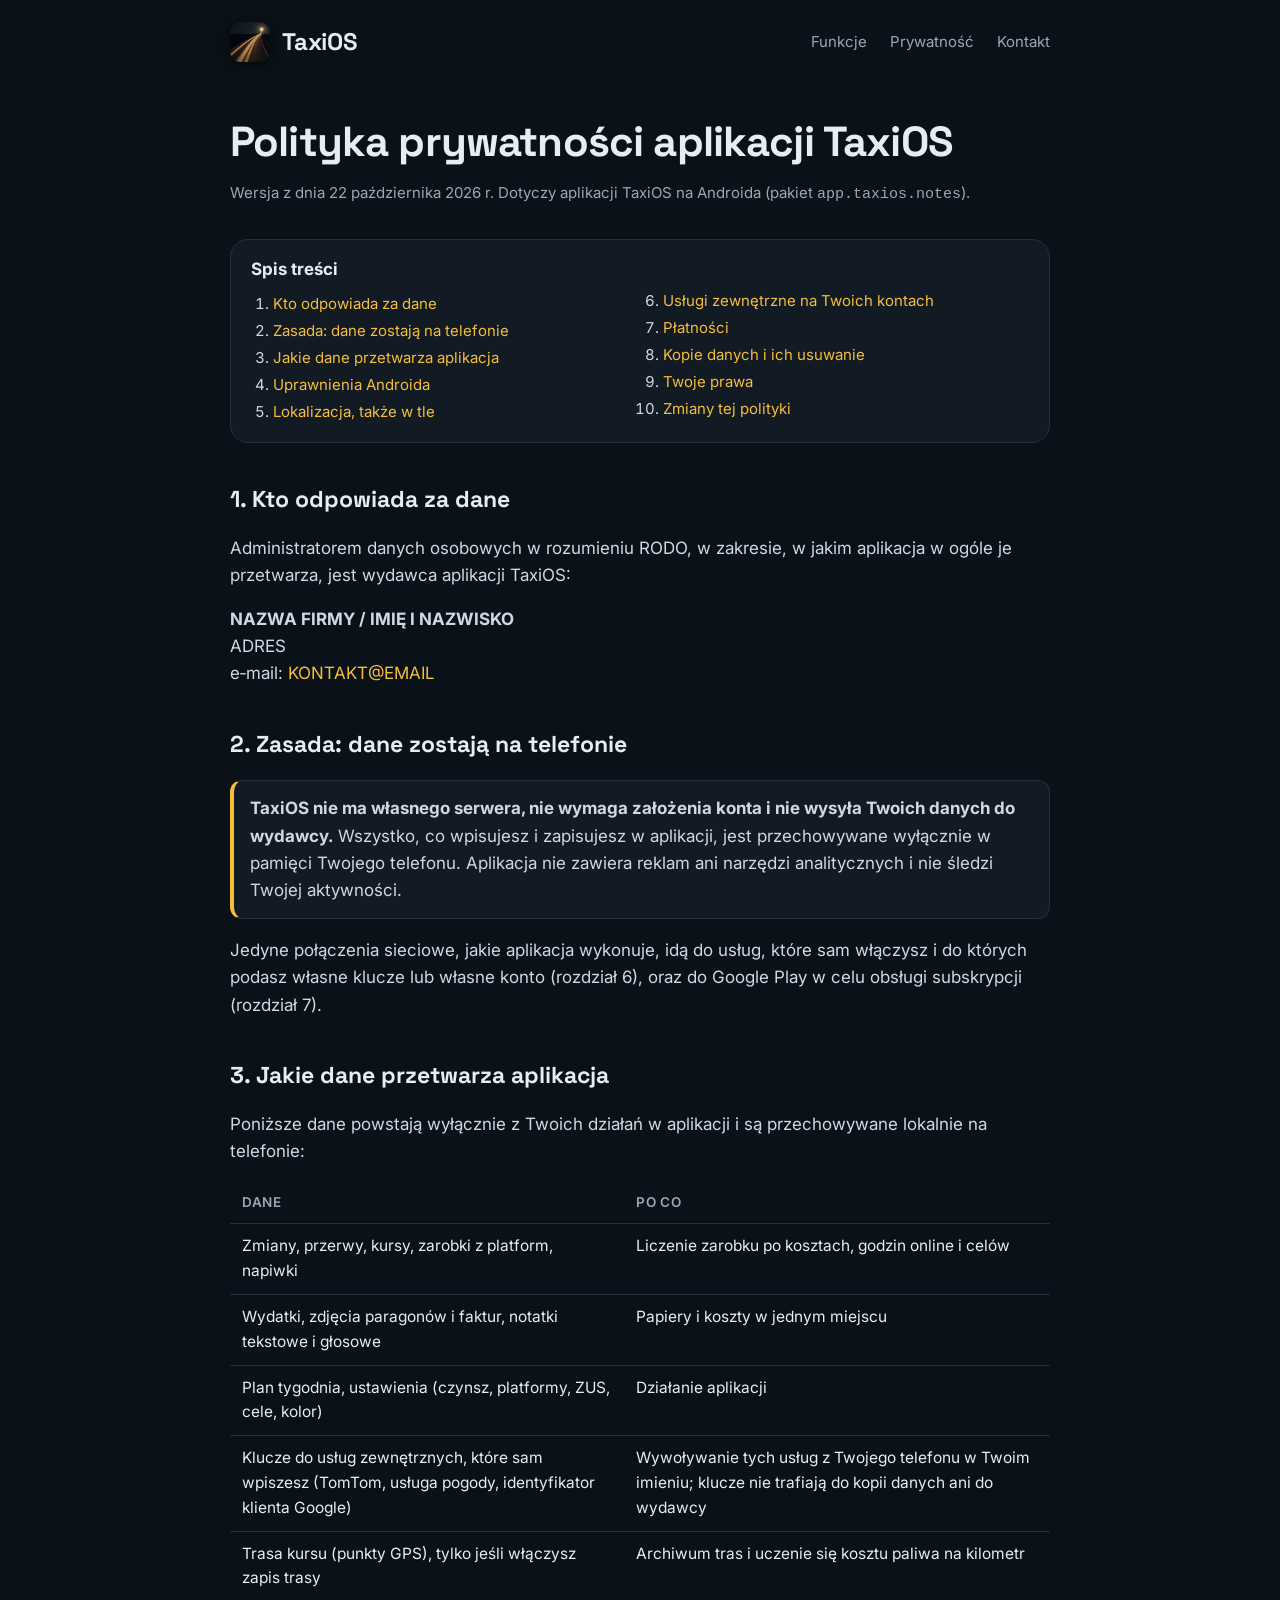
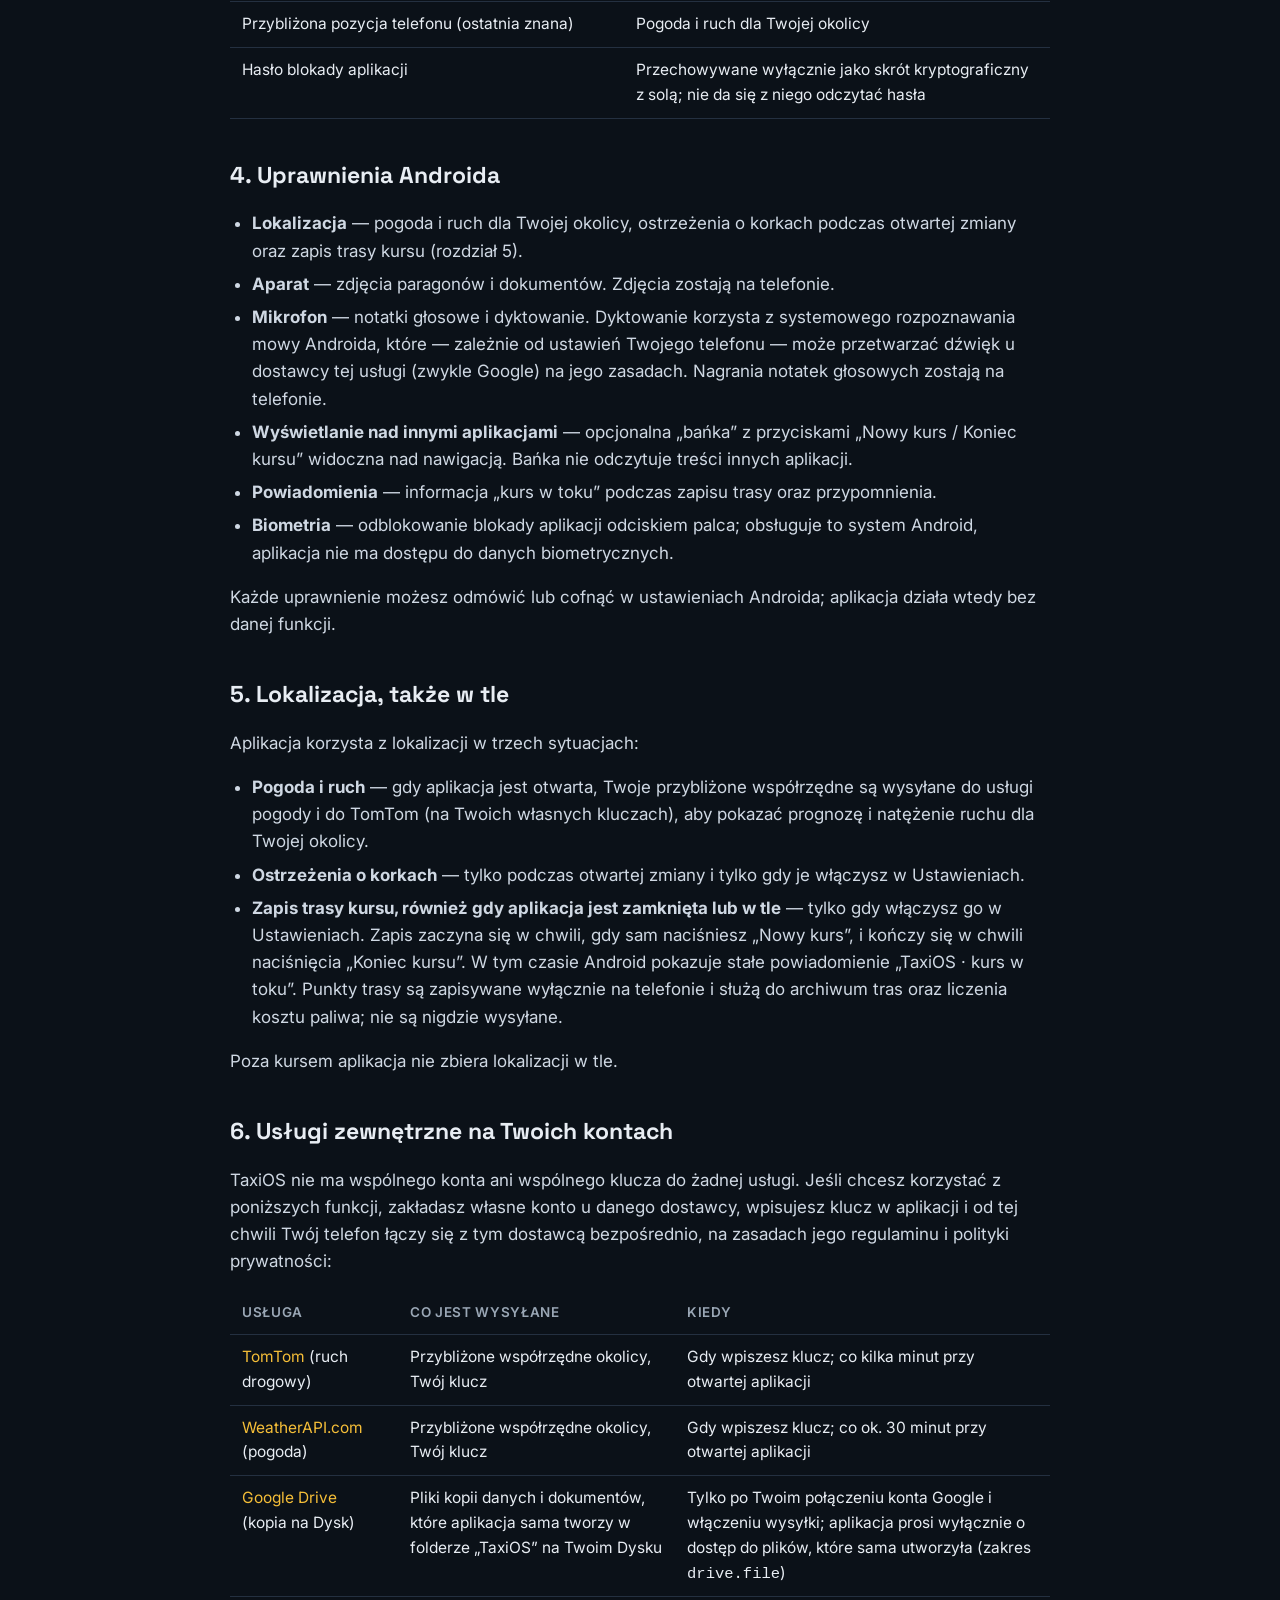
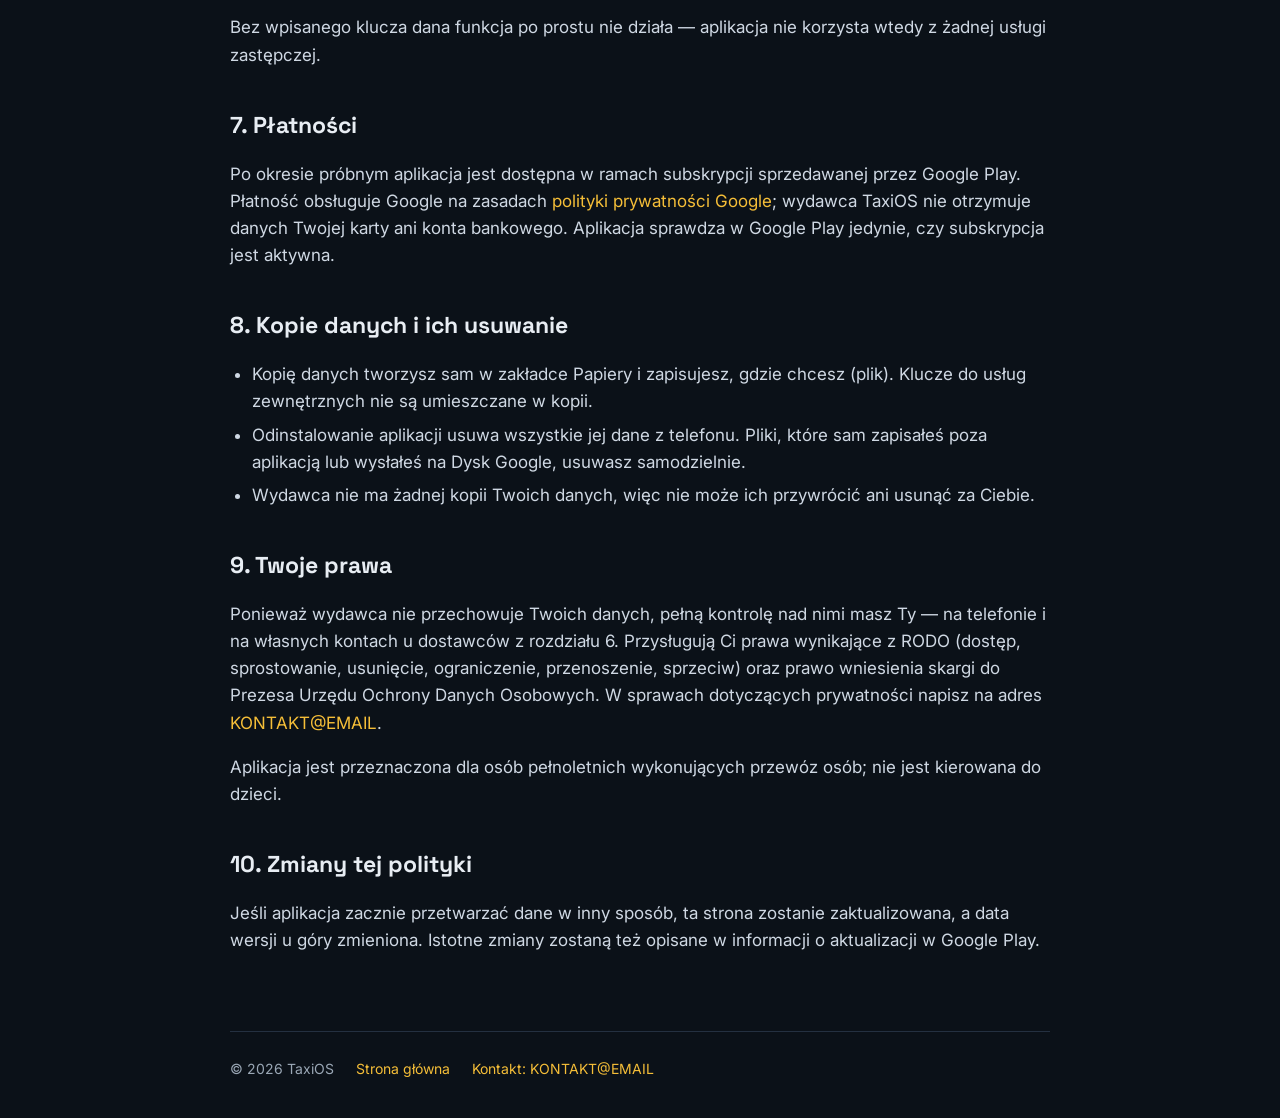
==== polityka-prywatnosci.html @ 8d8b5600 "TaxiOS site: landing page and privacy policy" ====
<!doctype html>
<html lang="pl">
<head>
  <meta charset="utf-8">
  <meta name="viewport" content="width=device-width, initial-scale=1">
  <title>Polityka prywatności — TaxiOS</title>
  <meta name="description" content="Polityka prywatności aplikacji TaxiOS: jakie dane przetwarza aplikacja, gdzie są przechowywane i z jakich usług zewnętrznych korzysta.">
  <link rel="icon" href="icon.png" type="image/png">
  <link rel="preconnect" href="https://fonts.googleapis.com">
  <link rel="preconnect" href="https://fonts.gstatic.com" crossorigin>
  <link href="https://fonts.googleapis.com/css2?family=Inter:wght@400;600&family=Space+Grotesk:wght@500;700&display=swap" rel="stylesheet">
  <link rel="stylesheet" href="style.css">
</head>
<body>
  <div class="wrap">
    <header class="top">
      <a class="brand" href="./"><img src="icon.png" alt="" width="40" height="40">TaxiOS</a>
      <nav>
        <a href="./#funkcje">Funkcje</a>
        <a href="polityka-prywatnosci.html">Prywatność</a>
        <a href="./#kontakt">Kontakt</a>
      </nav>
    </header>

    <article>
      <h1>Polityka prywatności aplikacji TaxiOS</h1>
      <p class="meta">Wersja z dnia 22 października 2026 r. Dotyczy aplikacji TaxiOS na Androida (pakiet <code>app.taxios.notes</code>).</p>

      <div class="toc">
        <strong>Spis treści</strong>
        <ol>
          <li><a href="#kto">Kto odpowiada za dane</a></li>
          <li><a href="#zasada">Zasada: dane zostają na telefonie</a></li>
          <li><a href="#jakie">Jakie dane przetwarza aplikacja</a></li>
          <li><a href="#uprawnienia">Uprawnienia Androida</a></li>
          <li><a href="#lokalizacja">Lokalizacja, także w tle</a></li>
          <li><a href="#uslugi">Usługi zewnętrzne na Twoich kontach</a></li>
          <li><a href="#platnosci">Płatności</a></li>
          <li><a href="#kopie">Kopie danych i ich usuwanie</a></li>
          <li><a href="#prawa">Twoje prawa</a></li>
          <li><a href="#zmiany">Zmiany tej polityki</a></li>
        </ol>
      </div>

      <h2 id="kto">1. Kto odpowiada za dane</h2>
      <p>Administratorem danych osobowych w rozumieniu RODO, w zakresie, w jakim aplikacja w ogóle je przetwarza, jest wydawca aplikacji TaxiOS:</p>
      <p><strong>NAZWA FIRMY / IMIĘ I NAZWISKO</strong><br>ADRES<br>e‑mail: <a href="mailto:KONTAKT@EMAIL">KONTAKT@EMAIL</a></p>

      <h2 id="zasada">2. Zasada: dane zostają na telefonie</h2>
      <div class="note">
        <p style="margin:0"><strong>TaxiOS nie ma własnego serwera, nie wymaga założenia konta i nie wysyła Twoich danych do wydawcy.</strong> Wszystko, co wpisujesz i zapisujesz w aplikacji, jest przechowywane wyłącznie w pamięci Twojego telefonu. Aplikacja nie zawiera reklam ani narzędzi analitycznych i nie śledzi Twojej aktywności.</p>
      </div>
      <p>Jedyne połączenia sieciowe, jakie aplikacja wykonuje, idą do usług, które sam włączysz i do których podasz własne klucze lub własne konto (rozdział 6), oraz do Google Play w celu obsługi subskrypcji (rozdział 7).</p>

      <h2 id="jakie">3. Jakie dane przetwarza aplikacja</h2>
      <p>Poniższe dane powstają wyłącznie z Twoich działań w aplikacji i są przechowywane lokalnie na telefonie:</p>
      <table>
        <tr><th>Dane</th><th>Po co</th></tr>
        <tr><td>Zmiany, przerwy, kursy, zarobki z platform, napiwki</td><td>Liczenie zarobku po kosztach, godzin online i celów</td></tr>
        <tr><td>Wydatki, zdjęcia paragonów i faktur, notatki tekstowe i głosowe</td><td>Papiery i koszty w jednym miejscu</td></tr>
        <tr><td>Plan tygodnia, ustawienia (czynsz, platformy, ZUS, cele, kolor)</td><td>Działanie aplikacji</td></tr>
        <tr><td>Klucze do usług zewnętrznych, które sam wpiszesz (TomTom, usługa pogody, identyfikator klienta Google)</td><td>Wywoływanie tych usług z Twojego telefonu w Twoim imieniu; klucze nie trafiają do kopii danych ani do wydawcy</td></tr>
        <tr><td>Trasa kursu (punkty GPS), tylko jeśli włączysz zapis trasy</td><td>Archiwum tras i uczenie się kosztu paliwa na kilometr</td></tr>
        <tr><td>Przybliżona pozycja telefonu (ostatnia znana)</td><td>Pogoda i ruch dla Twojej okolicy</td></tr>
        <tr><td>Hasło blokady aplikacji</td><td>Przechowywane wyłącznie jako skrót kryptograficzny z solą; nie da się z niego odczytać hasła</td></tr>
      </table>

      <h2 id="uprawnienia">4. Uprawnienia Androida</h2>
      <ul>
        <li><strong>Lokalizacja</strong> — pogoda i ruch dla Twojej okolicy, ostrzeżenia o korkach podczas otwartej zmiany oraz zapis trasy kursu (rozdział 5).</li>
        <li><strong>Aparat</strong> — zdjęcia paragonów i dokumentów. Zdjęcia zostają na telefonie.</li>
        <li><strong>Mikrofon</strong> — notatki głosowe i dyktowanie. Dyktowanie korzysta z systemowego rozpoznawania mowy Androida, które — zależnie od ustawień Twojego telefonu — może przetwarzać dźwięk u dostawcy tej usługi (zwykle Google) na jego zasadach. Nagrania notatek głosowych zostają na telefonie.</li>
        <li><strong>Wyświetlanie nad innymi aplikacjami</strong> — opcjonalna „bańka” z przyciskami „Nowy kurs / Koniec kursu” widoczna nad nawigacją. Bańka nie odczytuje treści innych aplikacji.</li>
        <li><strong>Powiadomienia</strong> — informacja „kurs w toku” podczas zapisu trasy oraz przypomnienia.</li>
        <li><strong>Biometria</strong> — odblokowanie blokady aplikacji odciskiem palca; obsługuje to system Android, aplikacja nie ma dostępu do danych biometrycznych.</li>
      </ul>
      <p>Każde uprawnienie możesz odmówić lub cofnąć w ustawieniach Androida; aplikacja działa wtedy bez danej funkcji.</p>

      <h2 id="lokalizacja">5. Lokalizacja, także w tle</h2>
      <p>Aplikacja korzysta z lokalizacji w trzech sytuacjach:</p>
      <ul>
        <li><strong>Pogoda i ruch</strong> — gdy aplikacja jest otwarta, Twoje przybliżone współrzędne są wysyłane do usługi pogody i do TomTom (na Twoich własnych kluczach), aby pokazać prognozę i natężenie ruchu dla Twojej okolicy.</li>
        <li><strong>Ostrzeżenia o korkach</strong> — tylko podczas otwartej zmiany i tylko gdy je włączysz w Ustawieniach.</li>
        <li><strong>Zapis trasy kursu, również gdy aplikacja jest zamknięta lub w tle</strong> — tylko gdy włączysz go w Ustawieniach. Zapis zaczyna się w chwili, gdy sam naciśniesz „Nowy kurs”, i kończy się w chwili naciśnięcia „Koniec kursu”. W tym czasie Android pokazuje stałe powiadomienie „TaxiOS · kurs w toku”. Punkty trasy są zapisywane wyłącznie na telefonie i służą do archiwum tras oraz liczenia kosztu paliwa; nie są nigdzie wysyłane.</li>
      </ul>
      <p>Poza kursem aplikacja nie zbiera lokalizacji w tle.</p>

      <h2 id="uslugi">6. Usługi zewnętrzne na Twoich kontach</h2>
      <p>TaxiOS nie ma wspólnego konta ani wspólnego klucza do żadnej usługi. Jeśli chcesz korzystać z poniższych funkcji, zakładasz własne konto u danego dostawcy, wpisujesz klucz w aplikacji i od tej chwili Twój telefon łączy się z tym dostawcą bezpośrednio, na zasadach jego regulaminu i polityki prywatności:</p>
      <table>
        <tr><th>Usługa</th><th>Co jest wysyłane</th><th>Kiedy</th></tr>
        <tr><td><a href="https://www.tomtom.com/privacy/" rel="noopener">TomTom</a> (ruch drogowy)</td><td>Przybliżone współrzędne okolicy, Twój klucz</td><td>Gdy wpiszesz klucz; co kilka minut przy otwartej aplikacji</td></tr>
        <tr><td><a href="https://www.weatherapi.com/privacy.aspx" rel="noopener">WeatherAPI.com</a> (pogoda)</td><td>Przybliżone współrzędne okolicy, Twój klucz</td><td>Gdy wpiszesz klucz; co ok. 30 minut przy otwartej aplikacji</td></tr>
        <tr><td><a href="https://policies.google.com/privacy" rel="noopener">Google Drive</a> (kopia na Dysk)</td><td>Pliki kopii danych i dokumentów, które aplikacja sama tworzy w folderze „TaxiOS” na Twoim Dysku</td><td>Tylko po Twoim połączeniu konta Google i włączeniu wysyłki; aplikacja prosi wyłącznie o dostęp do plików, które sama utworzyła (zakres <code>drive.file</code>)</td></tr>
      </table>
      <p>Bez wpisanego klucza dana funkcja po prostu nie działa — aplikacja nie korzysta wtedy z żadnej usługi zastępczej.</p>

      <h2 id="platnosci">7. Płatności</h2>
      <p>Po okresie próbnym aplikacja jest dostępna w ramach subskrypcji sprzedawanej przez Google Play. Płatność obsługuje Google na zasadach <a href="https://policies.google.com/privacy" rel="noopener">polityki prywatności Google</a>; wydawca TaxiOS nie otrzymuje danych Twojej karty ani konta bankowego. Aplikacja sprawdza w Google Play jedynie, czy subskrypcja jest aktywna.</p>

      <h2 id="kopie">8. Kopie danych i ich usuwanie</h2>
      <ul>
        <li>Kopię danych tworzysz sam w zakładce Papiery i zapisujesz, gdzie chcesz (plik). Klucze do usług zewnętrznych nie są umieszczane w kopii.</li>
        <li>Odinstalowanie aplikacji usuwa wszystkie jej dane z telefonu. Pliki, które sam zapisałeś poza aplikacją lub wysłałeś na Dysk Google, usuwasz samodzielnie.</li>
        <li>Wydawca nie ma żadnej kopii Twoich danych, więc nie może ich przywrócić ani usunąć za Ciebie.</li>
      </ul>

      <h2 id="prawa">9. Twoje prawa</h2>
      <p>Ponieważ wydawca nie przechowuje Twoich danych, pełną kontrolę nad nimi masz Ty — na telefonie i na własnych kontach u dostawców z rozdziału 6. Przysługują Ci prawa wynikające z RODO (dostęp, sprostowanie, usunięcie, ograniczenie, przenoszenie, sprzeciw) oraz prawo wniesienia skargi do Prezesa Urzędu Ochrony Danych Osobowych. W sprawach dotyczących prywatności napisz na adres <a href="mailto:KONTAKT@EMAIL">KONTAKT@EMAIL</a>.</p>
      <p>Aplikacja jest przeznaczona dla osób pełnoletnich wykonujących przewóz osób; nie jest kierowana do dzieci.</p>

      <h2 id="zmiany">10. Zmiany tej polityki</h2>
      <p>Jeśli aplikacja zacznie przetwarzać dane w inny sposób, ta strona zostanie zaktualizowana, a data wersji u góry zmieniona. Istotne zmiany zostaną też opisane w informacji o aktualizacji w Google Play.</p>
    </article>

    <footer>
      <span>© 2026 TaxiOS</span>
      <a href="./">Strona główna</a>
      <a href="mailto:KONTAKT@EMAIL">Kontakt: KONTAKT@EMAIL</a>
    </footer>
  </div>
</body>
</html>
---- style.css ----
:root {
  --bg: #0b1118;
  --surface: #121a24;
  --surface-2: #19232f;
  --line: #243040;
  --text: #e8edf3;
  --muted: #9aa7b5;
  --sign: #f5be38;
  --sign-ink: #0c131a;
  --green: #34d186;
  --radius: 18px;
  --display: 'Space Grotesk', 'Segoe UI', system-ui, sans-serif;
  --body: 'Inter', 'Segoe UI', system-ui, -apple-system, sans-serif;
}
* { box-sizing: border-box; }
html { color-scheme: dark; }
body {
  margin: 0;
  background: var(--bg);
  color: var(--text);
  font-family: var(--body);
  font-size: 17px;
  line-height: 1.6;
  -webkit-font-smoothing: antialiased;
}
a { color: var(--sign); text-decoration: none; }
a:hover { text-decoration: underline; }
.wrap { max-width: 860px; margin: 0 auto; padding: 0 20px; }
header.top { display: flex; align-items: center; justify-content: space-between; gap: 16px; padding: 22px 0; }
.brand { display: flex; align-items: center; gap: 12px; font-family: var(--display); font-weight: 700; font-size: 24px; color: var(--text); letter-spacing: -0.01em; }
.brand img { width: 40px; height: 40px; border-radius: 11px; box-shadow: 0 2px 12px rgba(0, 0, 0, 0.5); }
nav a { color: var(--muted); font-size: 15px; margin-left: 18px; }
nav a:hover { color: var(--text); text-decoration: none; }
.hero { padding: 48px 0 32px; display: grid; grid-template-columns: 1.3fr 1fr; gap: 32px; align-items: center; }
.hero h1 { font-family: var(--display); font-size: clamp(34px, 6vw, 54px); line-height: 1.05; margin: 0 0 18px; letter-spacing: -0.02em; }
.hero h1 em { font-style: normal; color: var(--sign); }
.hero p { color: var(--muted); font-size: 19px; margin: 0 0 26px; }
.hero img { width: 100%; max-width: 360px; border-radius: 28%; box-shadow: 0 20px 60px rgba(0, 0, 0, 0.6); justify-self: center; }
.btn { display: inline-flex; align-items: center; gap: 10px; padding: 14px 22px; border-radius: 999px; background: var(--sign); color: var(--sign-ink); font-weight: 700; font-family: var(--display); font-size: 17px; }
.btn:hover { text-decoration: none; filter: brightness(1.06); }
.btn.ghost { background: transparent; color: var(--text); border: 1.5px solid var(--line); }
.pill { display: inline-block; padding: 5px 12px; border-radius: 999px; background: rgba(245, 190, 56, 0.12); color: var(--sign); font-size: 13px; font-weight: 600; letter-spacing: 0.06em; text-transform: uppercase; margin-bottom: 16px; }
.grid { display: grid; grid-template-columns: repeat(auto-fit, minmax(230px, 1fr)); gap: 14px; margin: 24px 0 48px; }
.card { background: var(--surface); border: 1.5px solid var(--line); border-radius: var(--radius); padding: 20px 20px 18px; }
.card h3 { font-family: var(--display); margin: 10px 0 6px; font-size: 19px; }
.card p { margin: 0; color: var(--muted); font-size: 15.5px; }
.card .ico { width: 42px; height: 42px; border-radius: 12px; display: grid; place-items: center; background: rgba(245, 190, 56, 0.12); color: var(--sign); }
.promise { background: linear-gradient(135deg, rgba(52, 209, 134, 0.12), rgba(245, 190, 56, 0.08)); border: 1.5px solid rgba(52, 209, 134, 0.35); border-radius: var(--radius); padding: 26px 24px; margin: 0 0 48px; }
.promise h2 { margin: 0 0 8px; font-family: var(--display); }
.promise p { margin: 0; color: var(--muted); }
footer { border-top: 1px solid var(--line); padding: 26px 0 40px; color: var(--muted); font-size: 14px; display: flex; flex-wrap: wrap; gap: 8px 22px; }
article { padding: 24px 0 60px; }
article h1 { font-family: var(--display); font-size: clamp(30px, 5vw, 42px); letter-spacing: -0.02em; margin: 0 0 6px; }
article .meta { color: var(--muted); margin: 0 0 32px; font-size: 15px; }
article h2 { font-family: var(--display); font-size: 23px; margin: 38px 0 10px; }
article h3 { font-family: var(--display); font-size: 18px; margin: 22px 0 6px; }
article p, article li { color: #cfd8e3; }
article ul { padding-left: 22px; }
article li { margin: 6px 0; }
article table { width: 100%; border-collapse: collapse; font-size: 15.5px; margin: 14px 0; }
article th, article td { text-align: left; padding: 10px 12px; border-bottom: 1px solid var(--line); vertical-align: top; }
article th { color: var(--muted); font-weight: 600; font-size: 13.5px; letter-spacing: 0.05em; text-transform: uppercase; }
article .note { background: var(--surface); border: 1.5px solid var(--line); border-left: 4px solid var(--sign); border-radius: 12px; padding: 14px 16px; margin: 18px 0; }
.toc { background: var(--surface); border: 1.5px solid var(--line); border-radius: var(--radius); padding: 16px 20px; margin: 0 0 8px; }
.toc ol { margin: 6px 0 0; padding-left: 22px; columns: 2; column-gap: 24px; }
.toc li { margin: 3px 0; font-size: 15px; }
@media (max-width: 720px) {
  .hero { grid-template-columns: 1fr; padding-top: 24px; }
  .hero img { max-width: 220px; order: -1; }
  .toc ol { columns: 1; }
  nav a { margin-left: 12px; }
}
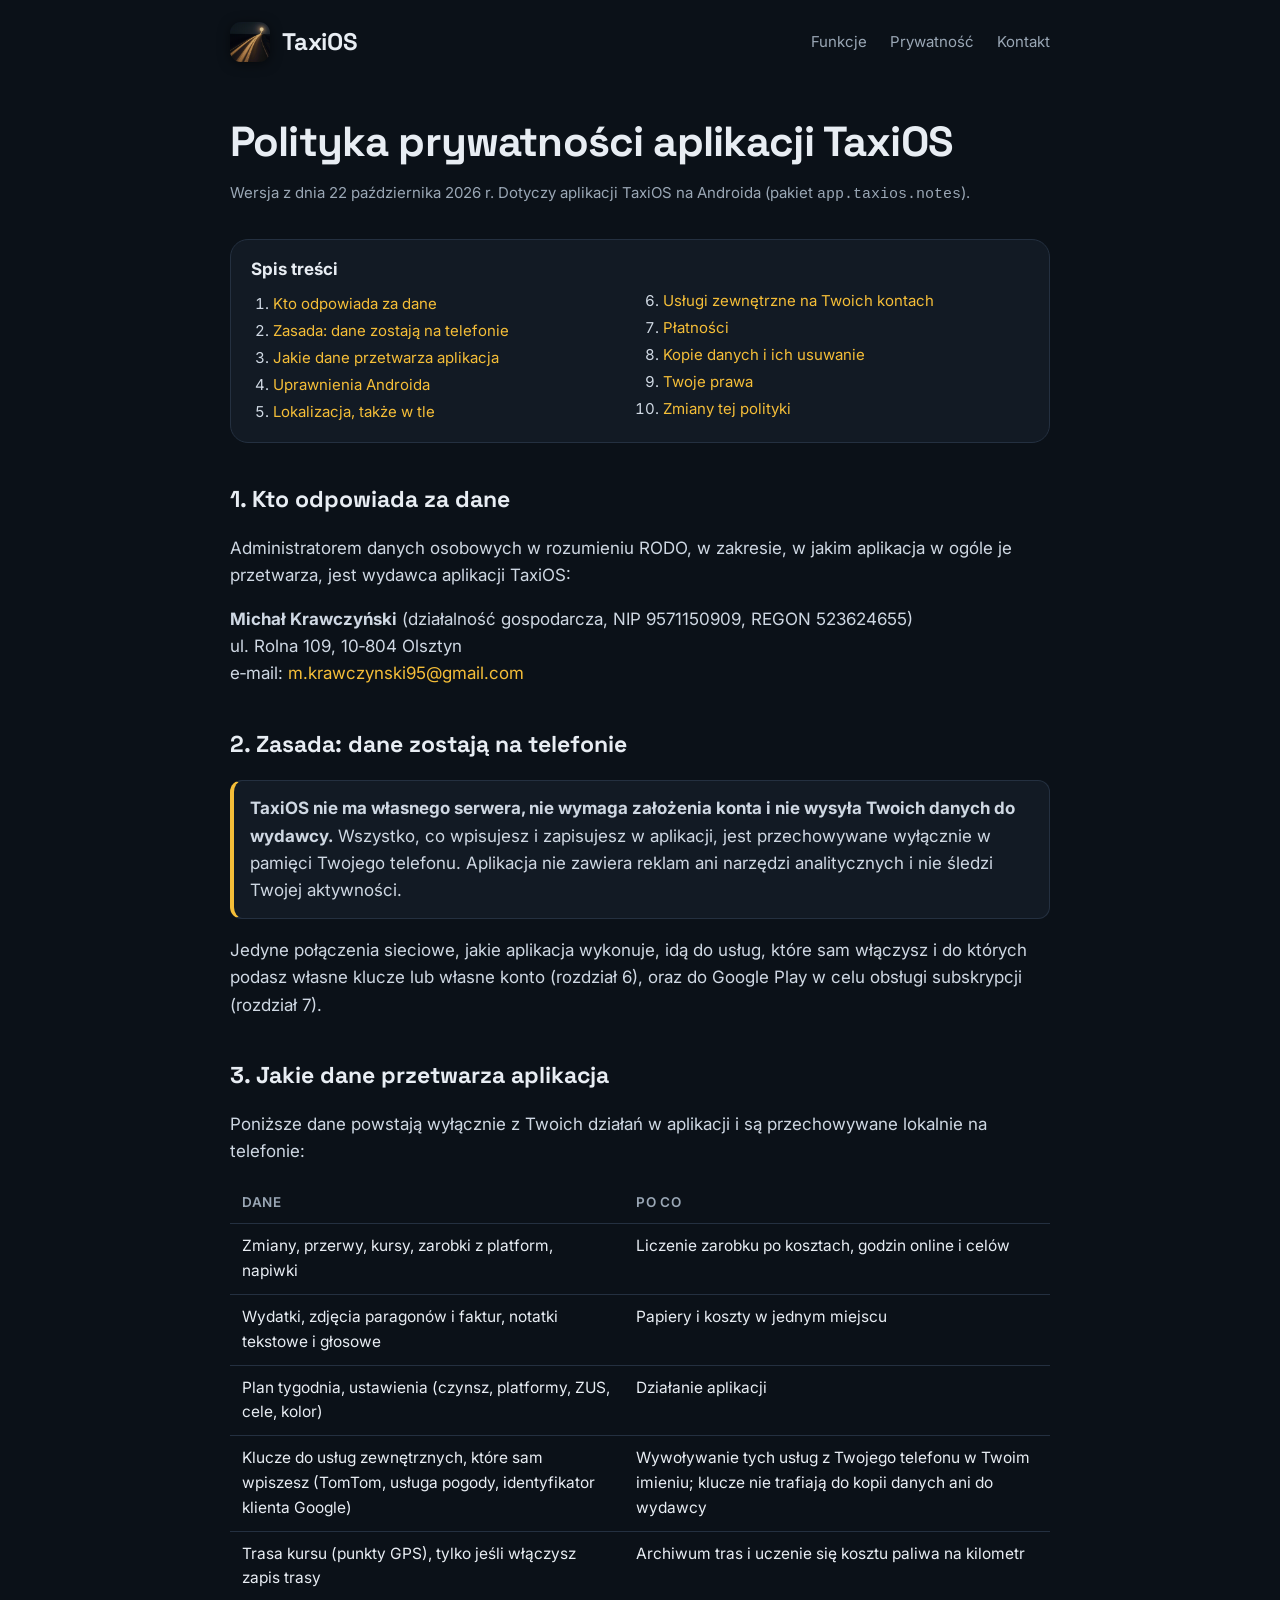
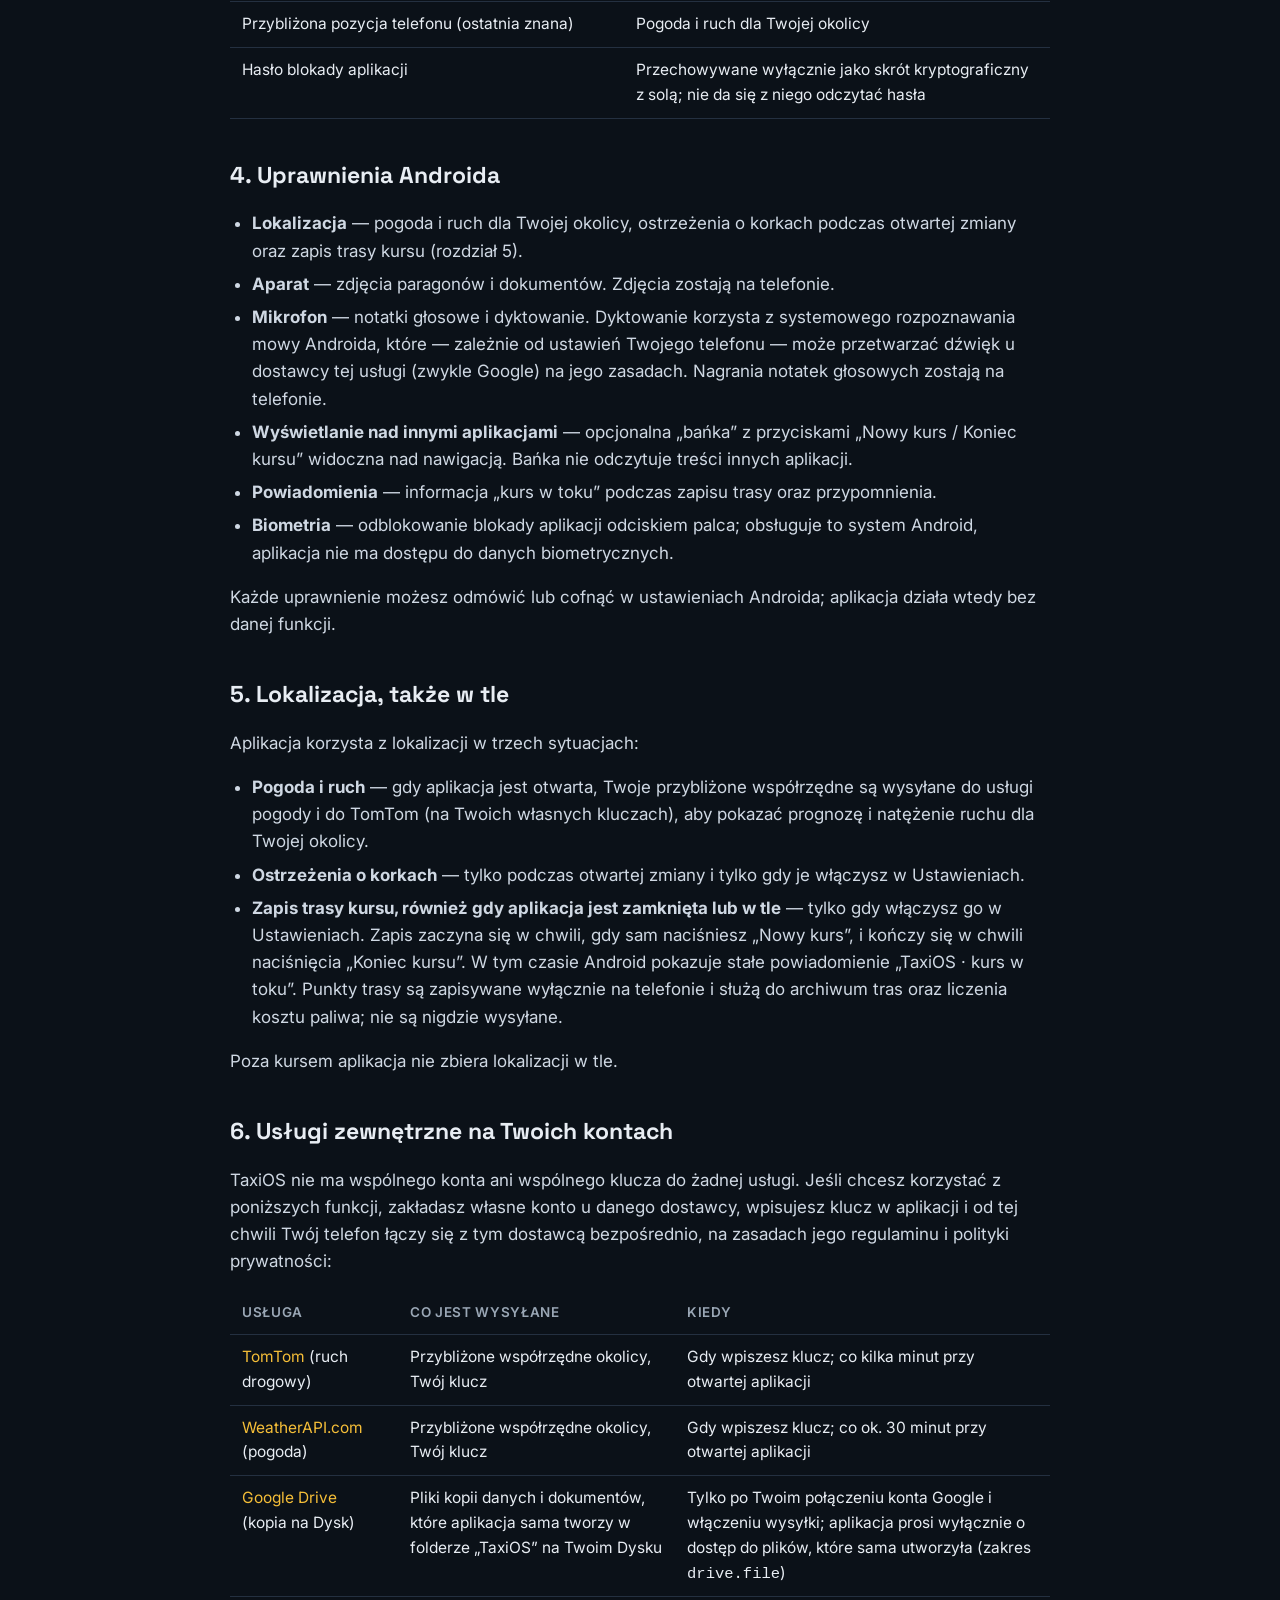
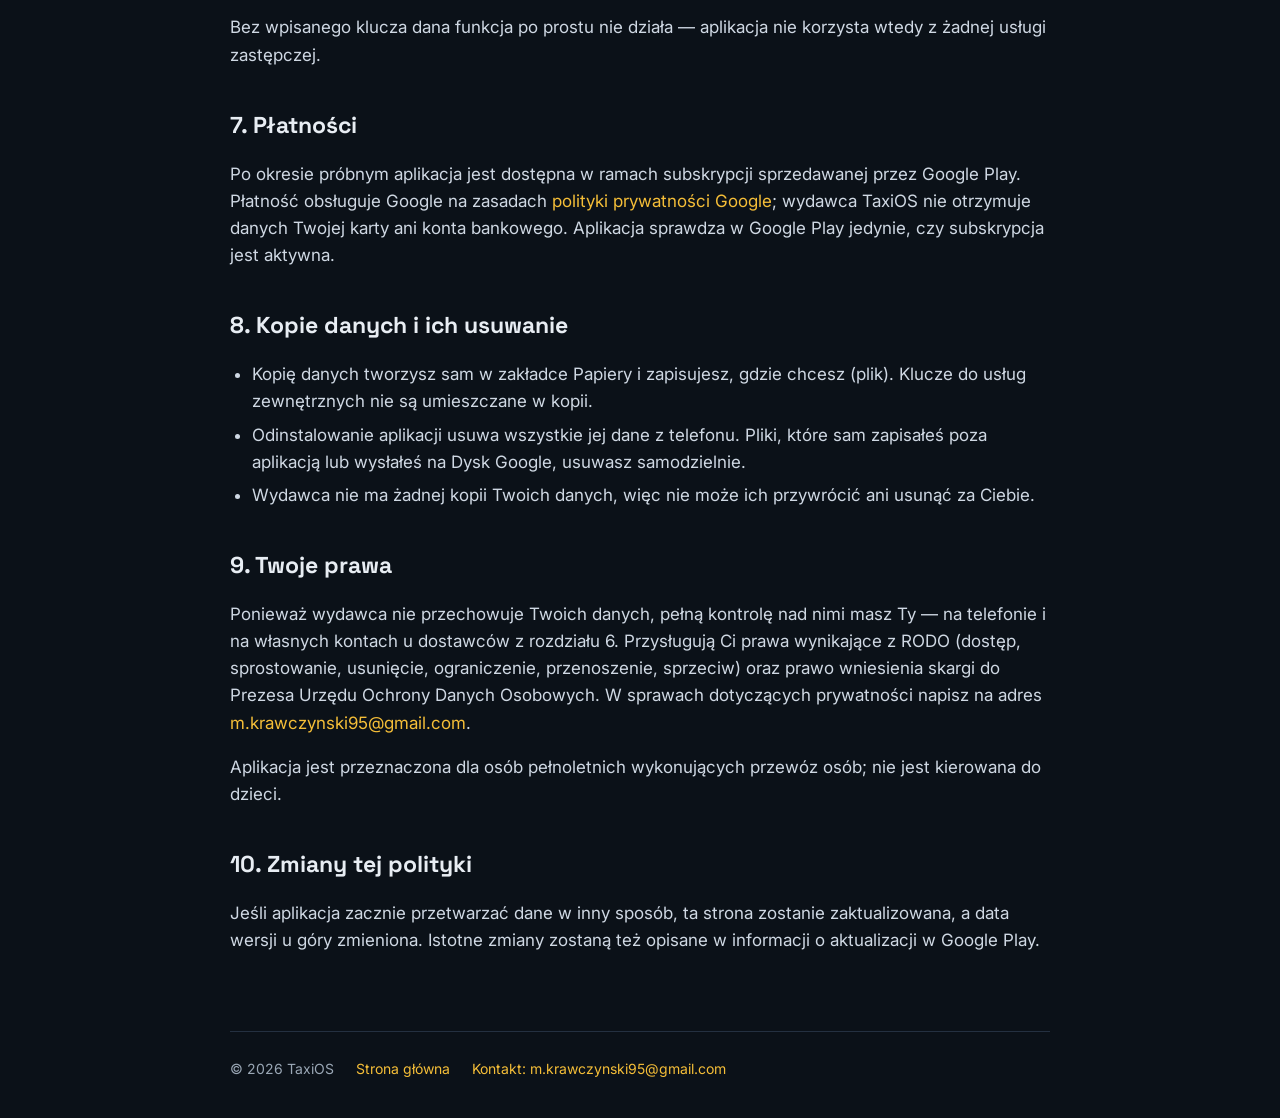
==== commit 607c0a82: "Dane wydawcy i e-mail kontaktowy" ====
--- a/polityka-prywatnosci.html
+++ b/polityka-prywatnosci.html
@@ -44,7 +44,7 @@
 
       <h2 id="kto">1. Kto odpowiada za dane</h2>
       <p>Administratorem danych osobowych w rozumieniu RODO, w zakresie, w jakim aplikacja w ogóle je przetwarza, jest wydawca aplikacji TaxiOS:</p>
-      <p><strong>NAZWA FIRMY / IMIĘ I NAZWISKO</strong><br>ADRES<br>e‑mail: <a href="mailto:KONTAKT@EMAIL">KONTAKT@EMAIL</a></p>
+      <p><strong>Michał Krawczyński</strong> (działalność gospodarcza, NIP 9571150909, REGON 523624655)<br>ul. Rolna 109, 10‑804 Olsztyn<br>e‑mail: <a href="mailto:m.krawczynski95@gmail.com">m.krawczynski95@gmail.com</a></p>
 
       <h2 id="zasada">2. Zasada: dane zostają na telefonie</h2>
       <div class="note">
@@ -106,7 +106,7 @@
       </ul>
 
       <h2 id="prawa">9. Twoje prawa</h2>
-      <p>Ponieważ wydawca nie przechowuje Twoich danych, pełną kontrolę nad nimi masz Ty — na telefonie i na własnych kontach u dostawców z rozdziału 6. Przysługują Ci prawa wynikające z RODO (dostęp, sprostowanie, usunięcie, ograniczenie, przenoszenie, sprzeciw) oraz prawo wniesienia skargi do Prezesa Urzędu Ochrony Danych Osobowych. W sprawach dotyczących prywatności napisz na adres <a href="mailto:KONTAKT@EMAIL">KONTAKT@EMAIL</a>.</p>
+      <p>Ponieważ wydawca nie przechowuje Twoich danych, pełną kontrolę nad nimi masz Ty — na telefonie i na własnych kontach u dostawców z rozdziału 6. Przysługują Ci prawa wynikające z RODO (dostęp, sprostowanie, usunięcie, ograniczenie, przenoszenie, sprzeciw) oraz prawo wniesienia skargi do Prezesa Urzędu Ochrony Danych Osobowych. W sprawach dotyczących prywatności napisz na adres <a href="mailto:m.krawczynski95@gmail.com">m.krawczynski95@gmail.com</a>.</p>
       <p>Aplikacja jest przeznaczona dla osób pełnoletnich wykonujących przewóz osób; nie jest kierowana do dzieci.</p>
 
       <h2 id="zmiany">10. Zmiany tej polityki</h2>
@@ -116,7 +116,7 @@
     <footer>
       <span>© 2026 TaxiOS</span>
       <a href="./">Strona główna</a>
-      <a href="mailto:KONTAKT@EMAIL">Kontakt: KONTAKT@EMAIL</a>
+      <a href="mailto:m.krawczynski95@gmail.com">Kontakt: m.krawczynski95@gmail.com</a>
     </footer>
   </div>
 </body>
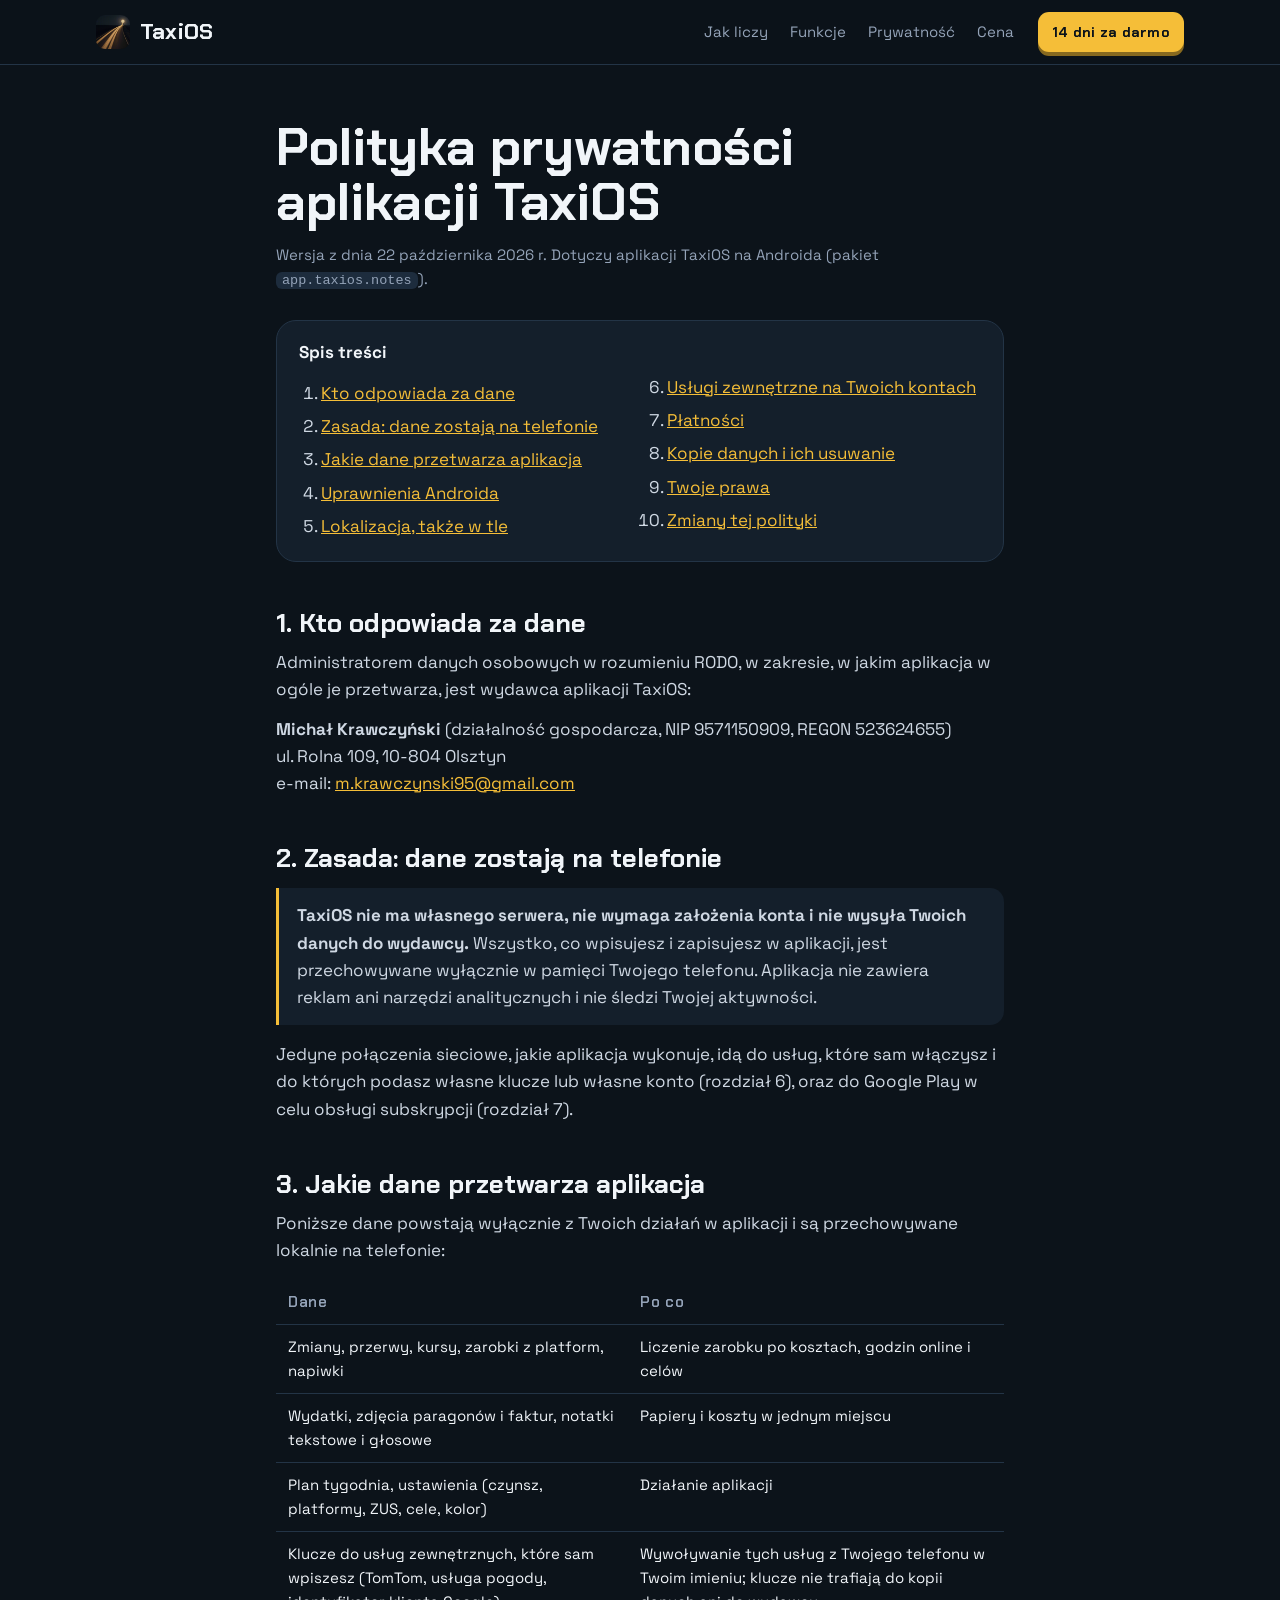
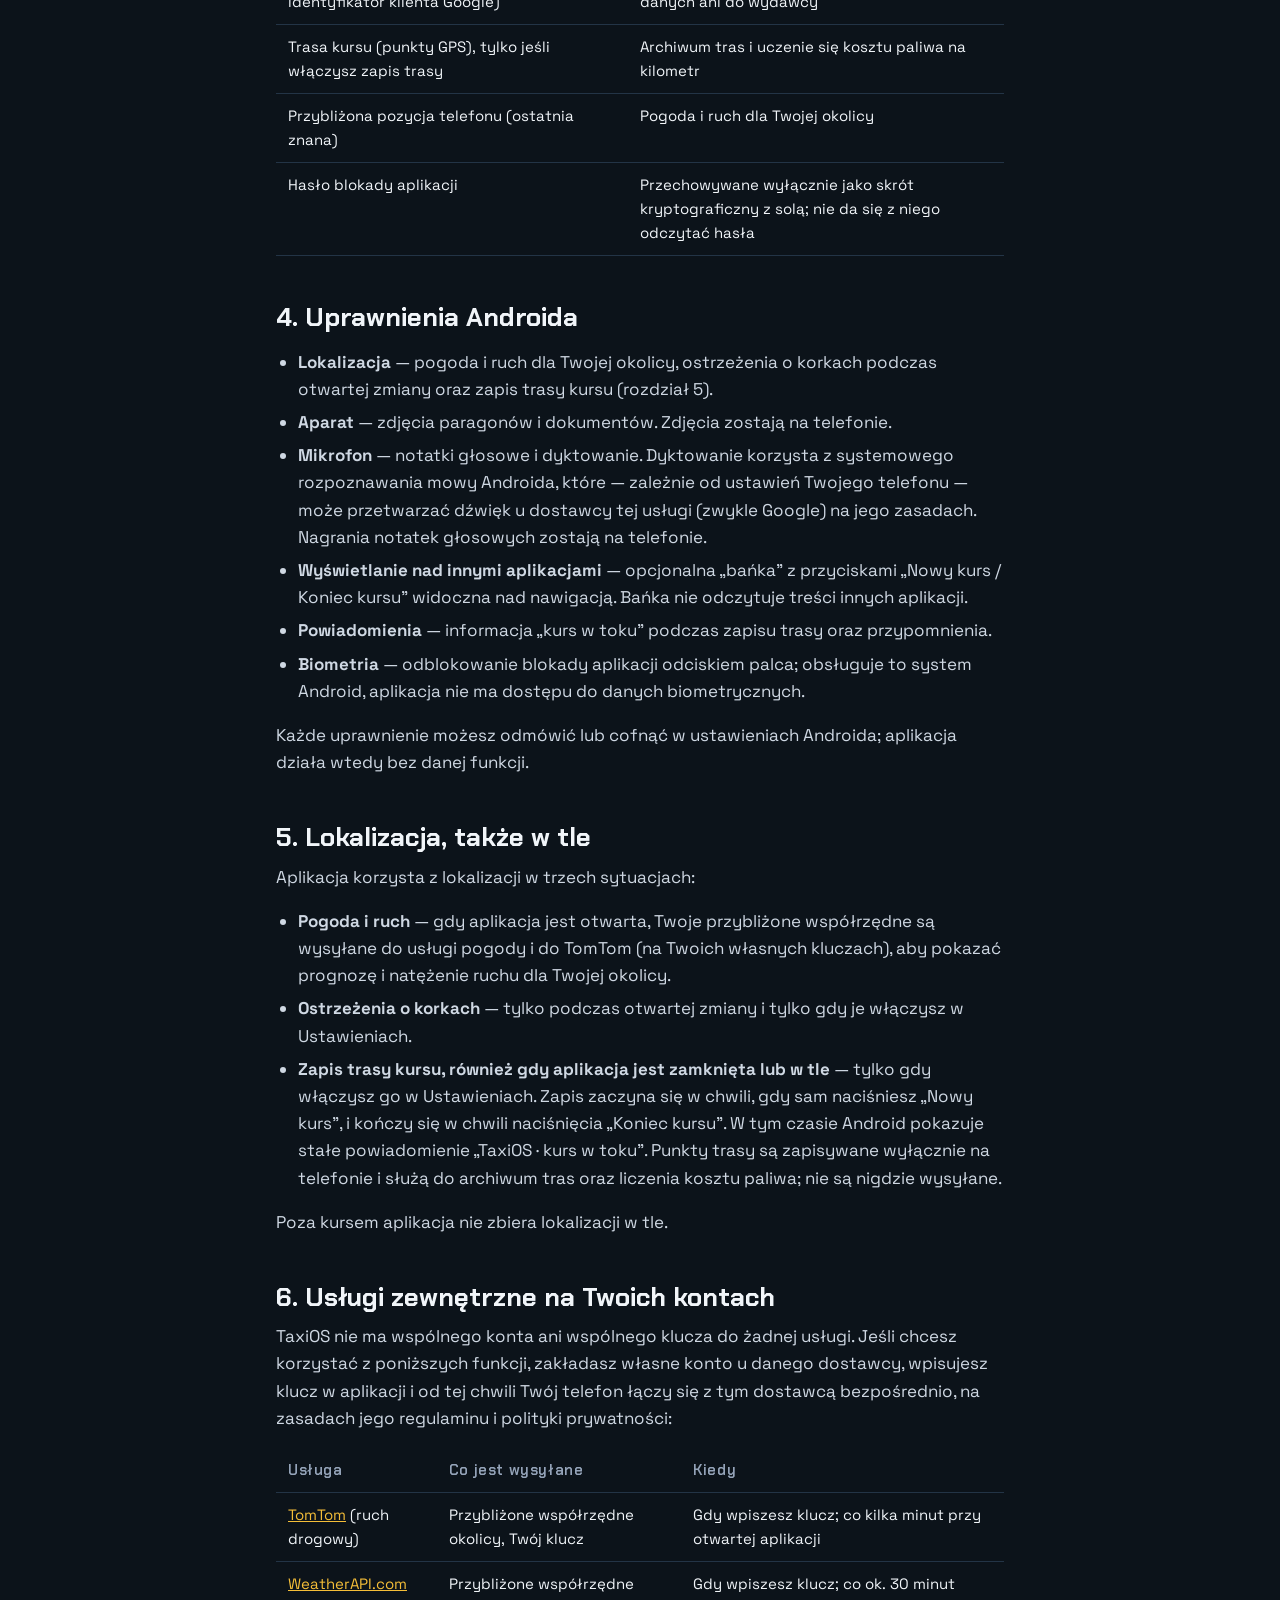
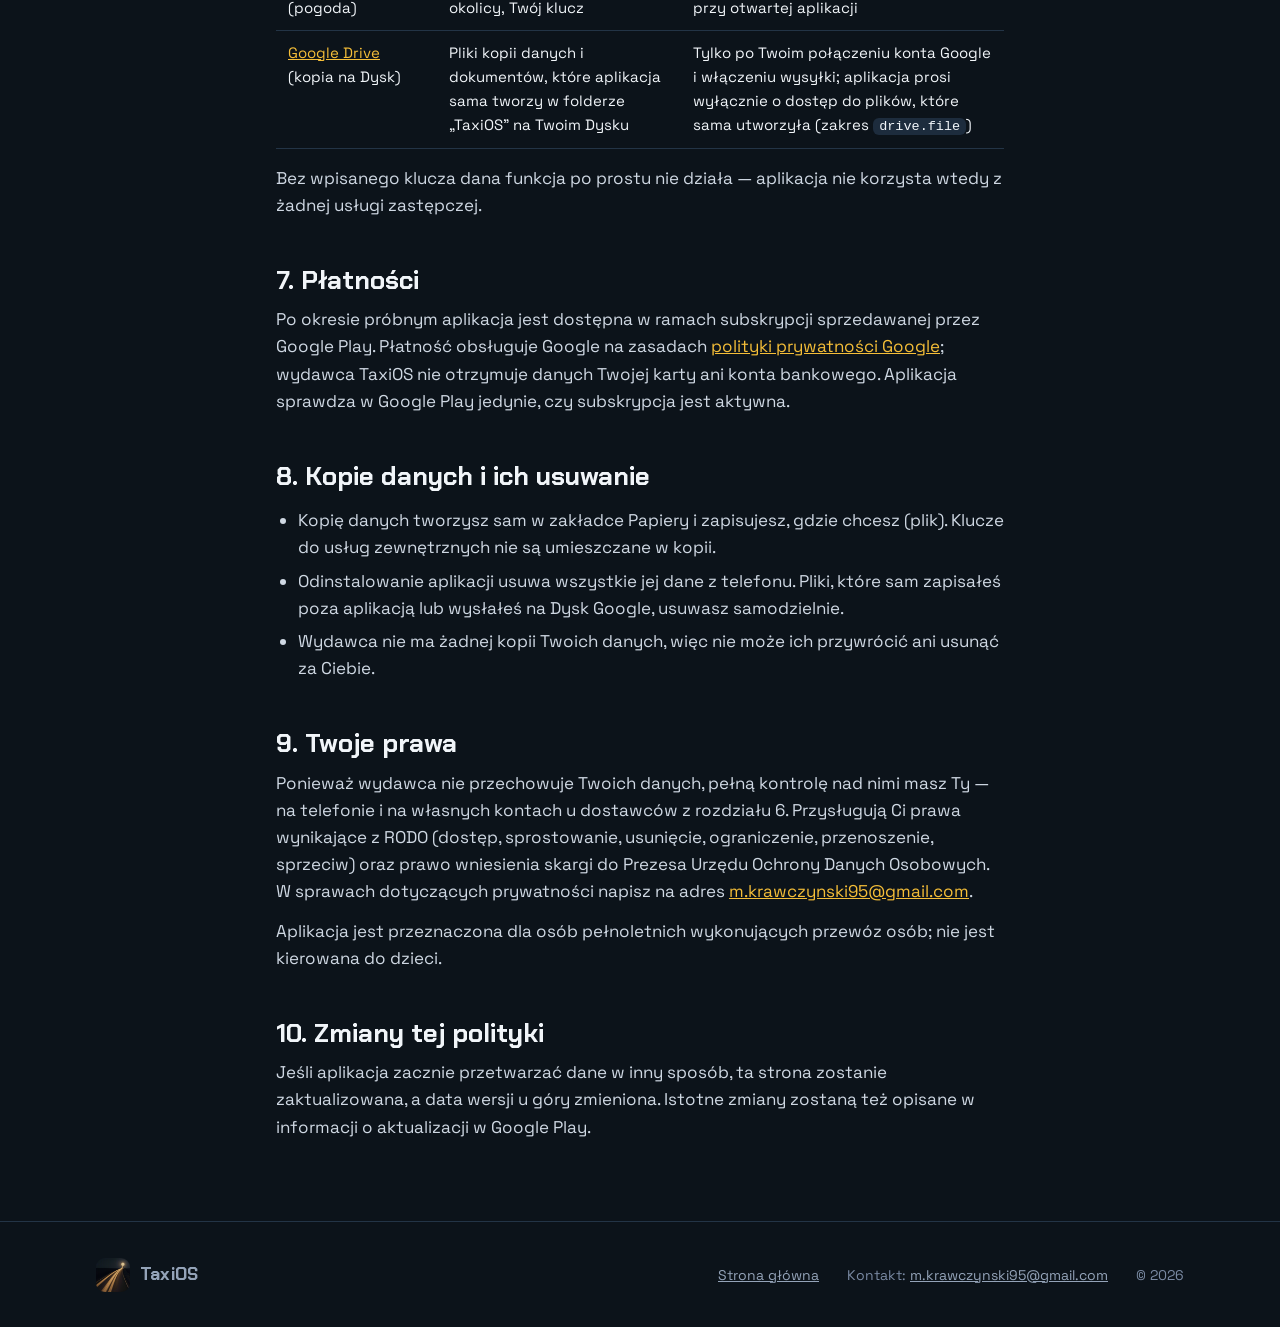
==== commit 9c2479c5: "Nowa strona: przewijane sceny (nocna droga, licznik, funkcje, bańka), polityka w nowym wyglądzie Co-" ====
--- a/polityka-prywatnosci.html
+++ b/polityka-prywatnosci.html
@@ -2,27 +2,31 @@
 <html lang="pl">
 <head>
   <meta charset="utf-8">
-  <meta name="viewport" content="width=device-width, initial-scale=1">
+  <meta name="viewport" content="width=device-width, initial-scale=1, viewport-fit=cover">
   <title>Polityka prywatności — TaxiOS</title>
   <meta name="description" content="Polityka prywatności aplikacji TaxiOS: jakie dane przetwarza aplikacja, gdzie są przechowywane i z jakich usług zewnętrznych korzysta.">
-  <link rel="icon" href="icon.png" type="image/png">
+  <meta name="theme-color" content="#0c131a">
+  <link rel="icon" href="img/favicon.png" type="image/png">
   <link rel="preconnect" href="https://fonts.googleapis.com">
   <link rel="preconnect" href="https://fonts.gstatic.com" crossorigin>
-  <link href="https://fonts.googleapis.com/css2?family=Inter:wght@400;600&family=Space+Grotesk:wght@500;700&display=swap" rel="stylesheet">
+  <link href="https://fonts.googleapis.com/css2?family=Chakra+Petch:wght@500;600;700&family=Space+Grotesk:wght@400;500;700&display=swap" rel="stylesheet">
   <link rel="stylesheet" href="style.css">
 </head>
 <body>
-  <div class="wrap">
-    <header class="top">
-      <a class="brand" href="./"><img src="icon.png" alt="" width="40" height="40">TaxiOS</a>
-      <nav>
+  <header class="top solid" id="top">
+    <div class="wrap">
+      <a class="brand" href="./"><img src="img/favicon.png" alt="" width="34" height="34">TaxiOS</a>
+      <nav aria-label="Strona główna">
+        <a href="./#licznik">Jak liczy</a>
         <a href="./#funkcje">Funkcje</a>
-        <a href="polityka-prywatnosci.html">Prywatność</a>
-        <a href="./#kontakt">Kontakt</a>
+        <a href="./#prywatnosc">Prywatność</a>
+        <a href="./#cena">Cena</a>
       </nav>
-    </header>
+      <a class="btn small" href="./#cena">14 dni za darmo</a>
+    </div>
+  </header>
 
-    <article>
+    <article class="doc">
       <h1>Polityka prywatności aplikacji TaxiOS</h1>
       <p class="meta">Wersja z dnia 22 października 2026 r. Dotyczy aplikacji TaxiOS na Androida (pakiet <code>app.taxios.notes</code>).</p>
 
@@ -54,7 +58,7 @@
 
       <h2 id="jakie">3. Jakie dane przetwarza aplikacja</h2>
       <p>Poniższe dane powstają wyłącznie z Twoich działań w aplikacji i są przechowywane lokalnie na telefonie:</p>
-      <table>
+      <div class="tbl"><table>
         <tr><th>Dane</th><th>Po co</th></tr>
         <tr><td>Zmiany, przerwy, kursy, zarobki z platform, napiwki</td><td>Liczenie zarobku po kosztach, godzin online i celów</td></tr>
         <tr><td>Wydatki, zdjęcia paragonów i faktur, notatki tekstowe i głosowe</td><td>Papiery i koszty w jednym miejscu</td></tr>
@@ -63,7 +67,7 @@
         <tr><td>Trasa kursu (punkty GPS), tylko jeśli włączysz zapis trasy</td><td>Archiwum tras i uczenie się kosztu paliwa na kilometr</td></tr>
         <tr><td>Przybliżona pozycja telefonu (ostatnia znana)</td><td>Pogoda i ruch dla Twojej okolicy</td></tr>
         <tr><td>Hasło blokady aplikacji</td><td>Przechowywane wyłącznie jako skrót kryptograficzny z solą; nie da się z niego odczytać hasła</td></tr>
-      </table>
+      </table></div>
 
       <h2 id="uprawnienia">4. Uprawnienia Androida</h2>
       <ul>
@@ -87,12 +91,12 @@
 
       <h2 id="uslugi">6. Usługi zewnętrzne na Twoich kontach</h2>
       <p>TaxiOS nie ma wspólnego konta ani wspólnego klucza do żadnej usługi. Jeśli chcesz korzystać z poniższych funkcji, zakładasz własne konto u danego dostawcy, wpisujesz klucz w aplikacji i od tej chwili Twój telefon łączy się z tym dostawcą bezpośrednio, na zasadach jego regulaminu i polityki prywatności:</p>
-      <table>
+      <div class="tbl"><table>
         <tr><th>Usługa</th><th>Co jest wysyłane</th><th>Kiedy</th></tr>
         <tr><td><a href="https://www.tomtom.com/privacy/" rel="noopener">TomTom</a> (ruch drogowy)</td><td>Przybliżone współrzędne okolicy, Twój klucz</td><td>Gdy wpiszesz klucz; co kilka minut przy otwartej aplikacji</td></tr>
         <tr><td><a href="https://www.weatherapi.com/privacy.aspx" rel="noopener">WeatherAPI.com</a> (pogoda)</td><td>Przybliżone współrzędne okolicy, Twój klucz</td><td>Gdy wpiszesz klucz; co ok. 30 minut przy otwartej aplikacji</td></tr>
         <tr><td><a href="https://policies.google.com/privacy" rel="noopener">Google Drive</a> (kopia na Dysk)</td><td>Pliki kopii danych i dokumentów, które aplikacja sama tworzy w folderze „TaxiOS” na Twoim Dysku</td><td>Tylko po Twoim połączeniu konta Google i włączeniu wysyłki; aplikacja prosi wyłącznie o dostęp do plików, które sama utworzyła (zakres <code>drive.file</code>)</td></tr>
-      </table>
+      </table></div>
       <p>Bez wpisanego klucza dana funkcja po prostu nie działa — aplikacja nie korzysta wtedy z żadnej usługi zastępczej.</p>
 
       <h2 id="platnosci">7. Płatności</h2>
@@ -113,11 +117,13 @@
       <p>Jeśli aplikacja zacznie przetwarzać dane w inny sposób, ta strona zostanie zaktualizowana, a data wersji u góry zmieniona. Istotne zmiany zostaną też opisane w informacji o aktualizacji w Google Play.</p>
     </article>
 
-    <footer>
-      <span>© 2026 TaxiOS</span>
+    <footer class="foot" id="kontakt">
+    <div class="wrap">
+      <a class="brand" href="./"><img src="img/favicon.png" alt="" width="28" height="28">TaxiOS</a>
       <a href="./">Strona główna</a>
-      <a href="mailto:m.krawczynski95@gmail.com">Kontakt: m.krawczynski95@gmail.com</a>
-    </footer>
-  </div>
+      <span>Kontakt: <a href="mailto:m.krawczynski95@gmail.com">m.krawczynski95@gmail.com</a></span>
+      <span>© 2026</span>
+    </div>
+  </footer>
 </body>
 </html>
--- a/style.css
+++ b/style.css
@@ -1,19 +1,33 @@
+/* Układ: nocna jazda. Sekcje „przypięte” (sticky) i sterowane przewijaniem, jedna kolumna treści 1120 px.
+   Kolory i kroje z systemu aplikacji (DESIGN.md w repo TaxiOS). Strona celowo tylko ciemna. */
 :root {
-  --bg: #0b1118;
-  --surface: #121a24;
-  --surface-2: #19232f;
-  --line: #243040;
-  --text: #e8edf3;
-  --muted: #9aa7b5;
+  --bg: #0c131a;
+  --bg-deep: #070c11;
+  --surface: #141f2b;
+  --surface-2: #1d2c3d;
+  --line: #233446;
+  --line-strong: #56708a;
+  --text: #f1f5f9;
+  --muted: #94a3b8;
+  --faint: #7a8aa3;
   --sign: #f5be38;
   --sign-ink: #0c131a;
-  --green: #34d186;
-  --radius: 18px;
-  --display: 'Space Grotesk', 'Segoe UI', system-ui, sans-serif;
-  --body: 'Inter', 'Segoe UI', system-ui, -apple-system, sans-serif;
-}
+  --meter: #72f0c6;
+  --meter-bg: #08100f;
+  --green: #34d399;
+  --red: #f87171;
+  --blue: #7cb8ff;
+  --display: 'Chakra Petch', 'Barlow Condensed', system-ui, sans-serif;
+  --body: 'Space Grotesk', system-ui, sans-serif;
+  --radius: 20px;
+  --max: 1120px;
+  --gutter-l: max(16px, env(safe-area-inset-left, 0px));
+  --gutter-r: max(16px, env(safe-area-inset-right, 0px));
+  color-scheme: dark;
+}
+
 * { box-sizing: border-box; }
-html { color-scheme: dark; }
+html { -webkit-text-size-adjust: 100%; }
 body {
   margin: 0;
   background: var(--bg);
@@ -21,52 +35,251 @@
   font-family: var(--body);
   font-size: 17px;
   line-height: 1.6;
-  -webkit-font-smoothing: antialiased;
-}
-a { color: var(--sign); text-decoration: none; }
-a:hover { text-decoration: underline; }
-.wrap { max-width: 860px; margin: 0 auto; padding: 0 20px; }
-header.top { display: flex; align-items: center; justify-content: space-between; gap: 16px; padding: 22px 0; }
-.brand { display: flex; align-items: center; gap: 12px; font-family: var(--display); font-weight: 700; font-size: 24px; color: var(--text); letter-spacing: -0.01em; }
-.brand img { width: 40px; height: 40px; border-radius: 11px; box-shadow: 0 2px 12px rgba(0, 0, 0, 0.5); }
-nav a { color: var(--muted); font-size: 15px; margin-left: 18px; }
-nav a:hover { color: var(--text); text-decoration: none; }
-.hero { padding: 48px 0 32px; display: grid; grid-template-columns: 1.3fr 1fr; gap: 32px; align-items: center; }
-.hero h1 { font-family: var(--display); font-size: clamp(34px, 6vw, 54px); line-height: 1.05; margin: 0 0 18px; letter-spacing: -0.02em; }
-.hero h1 em { font-style: normal; color: var(--sign); }
-.hero p { color: var(--muted); font-size: 19px; margin: 0 0 26px; }
-.hero img { width: 100%; max-width: 360px; border-radius: 28%; box-shadow: 0 20px 60px rgba(0, 0, 0, 0.6); justify-self: center; }
-.btn { display: inline-flex; align-items: center; gap: 10px; padding: 14px 22px; border-radius: 999px; background: var(--sign); color: var(--sign-ink); font-weight: 700; font-family: var(--display); font-size: 17px; }
-.btn:hover { text-decoration: none; filter: brightness(1.06); }
-.btn.ghost { background: transparent; color: var(--text); border: 1.5px solid var(--line); }
-.pill { display: inline-block; padding: 5px 12px; border-radius: 999px; background: rgba(245, 190, 56, 0.12); color: var(--sign); font-size: 13px; font-weight: 600; letter-spacing: 0.06em; text-transform: uppercase; margin-bottom: 16px; }
-.grid { display: grid; grid-template-columns: repeat(auto-fit, minmax(230px, 1fr)); gap: 14px; margin: 24px 0 48px; }
-.card { background: var(--surface); border: 1.5px solid var(--line); border-radius: var(--radius); padding: 20px 20px 18px; }
-.card h3 { font-family: var(--display); margin: 10px 0 6px; font-size: 19px; }
-.card p { margin: 0; color: var(--muted); font-size: 15.5px; }
-.card .ico { width: 42px; height: 42px; border-radius: 12px; display: grid; place-items: center; background: rgba(245, 190, 56, 0.12); color: var(--sign); }
-.promise { background: linear-gradient(135deg, rgba(52, 209, 134, 0.12), rgba(245, 190, 56, 0.08)); border: 1.5px solid rgba(52, 209, 134, 0.35); border-radius: var(--radius); padding: 26px 24px; margin: 0 0 48px; }
-.promise h2 { margin: 0 0 8px; font-family: var(--display); }
-.promise p { margin: 0; color: var(--muted); }
-footer { border-top: 1px solid var(--line); padding: 26px 0 40px; color: var(--muted); font-size: 14px; display: flex; flex-wrap: wrap; gap: 8px 22px; }
-article { padding: 24px 0 60px; }
-article h1 { font-family: var(--display); font-size: clamp(30px, 5vw, 42px); letter-spacing: -0.02em; margin: 0 0 6px; }
-article .meta { color: var(--muted); margin: 0 0 32px; font-size: 15px; }
-article h2 { font-family: var(--display); font-size: 23px; margin: 38px 0 10px; }
-article h3 { font-family: var(--display); font-size: 18px; margin: 22px 0 6px; }
-article p, article li { color: #cfd8e3; }
-article ul { padding-left: 22px; }
-article li { margin: 6px 0; }
-article table { width: 100%; border-collapse: collapse; font-size: 15.5px; margin: 14px 0; }
-article th, article td { text-align: left; padding: 10px 12px; border-bottom: 1px solid var(--line); vertical-align: top; }
-article th { color: var(--muted); font-weight: 600; font-size: 13.5px; letter-spacing: 0.05em; text-transform: uppercase; }
-article .note { background: var(--surface); border: 1.5px solid var(--line); border-left: 4px solid var(--sign); border-radius: 12px; padding: 14px 16px; margin: 18px 0; }
-.toc { background: var(--surface); border: 1.5px solid var(--line); border-radius: var(--radius); padding: 16px 20px; margin: 0 0 8px; }
-.toc ol { margin: 6px 0 0; padding-left: 22px; columns: 2; column-gap: 24px; }
-.toc li { margin: 3px 0; font-size: 15px; }
-@media (max-width: 720px) {
-  .hero { grid-template-columns: 1fr; padding-top: 24px; }
-  .hero img { max-width: 220px; order: -1; }
-  .toc ol { columns: 1; }
-  nav a { margin-left: 12px; }
-}
+  overflow-x: hidden;
+  overflow-x: clip;
+}
+img { max-width: 100%; display: block; }
+[hidden] { display: none !important; }
+a { color: var(--sign); }
+:focus-visible { outline: 2px solid var(--sign); outline-offset: 3px; border-radius: 6px; }
+h1, h2, h3 { font-family: var(--display); line-height: 1.05; text-wrap: balance; margin: 0; }
+p { margin: 0; }
+.wrap { max-width: var(--max); margin: 0 auto; padding-left: var(--gutter-l); padding-right: var(--gutter-r); }
+.eyebrow {
+  font-family: var(--display); font-weight: 600; font-size: 13px;
+  letter-spacing: 0.16em; text-transform: uppercase; color: var(--sign);
+}
+.num { font-variant-numeric: tabular-nums; }
+
+/* ---------- Nagłówek ---------- */
+body::before { content: ""; position: fixed; inset: 0 0 auto; height: env(safe-area-inset-top, 0px); z-index: 60; background: var(--bg); }
+.top {
+  position: fixed; top: env(safe-area-inset-top, 0px); left: 0; right: 0; z-index: 50;
+  transition: background .3s, border-color .3s;
+  border-bottom: 1px solid transparent;
+}
+.top.solid { background: color-mix(in srgb, var(--bg) 88%, transparent); backdrop-filter: blur(12px); -webkit-backdrop-filter: blur(12px); border-color: var(--line); }
+.top .wrap { display: flex; align-items: center; gap: 24px; height: 64px; }
+.brand { display: flex; align-items: center; gap: 10px; color: var(--text); text-decoration: none; font-family: var(--display); font-weight: 700; font-size: 22px; letter-spacing: 0.01em; }
+.brand img { width: 34px; height: 34px; border-radius: 9px; }
+.top nav { display: flex; gap: 22px; margin-left: auto; }
+.top nav a { color: var(--muted); text-decoration: none; font-size: 15px; }
+.top nav a:hover { color: var(--text); }
+.btn {
+  display: inline-flex; align-items: center; gap: 10px;
+  font-family: var(--display); font-weight: 700; font-size: 17px; letter-spacing: 0.02em;
+  background: var(--sign); color: var(--sign-ink); text-decoration: none;
+  padding: 14px 22px; border-radius: 14px; border: 0;
+  box-shadow: 0 6px 0 color-mix(in srgb, var(--sign) 55%, black);
+  transition: transform .15s, box-shadow .15s;
+}
+.btn:hover { transform: translateY(2px); box-shadow: 0 4px 0 color-mix(in srgb, var(--sign) 55%, black); }
+.btn.ghost { background: transparent; color: var(--text); border: 1.5px solid var(--line-strong); box-shadow: none; }
+.btn.small { font-size: 14px; padding: 9px 14px; border-radius: 11px; box-shadow: 0 4px 0 color-mix(in srgb, var(--sign) 55%, black); }
+.btn .play { width: 18px; height: 18px; }
+@media (max-width: 760px) { .top nav { display: none; } .top .btn { margin-left: auto; } }
+
+/* ---------- Silnik przewijania ---------- */
+.scrolly { position: relative; }
+.sticky { position: sticky; top: 0; height: 100vh; height: 100svh; overflow: hidden; }
+.js [data-range] { opacity: var(--o, 0); transform: translateY(calc((1 - var(--o, 0)) * 24px)); will-change: opacity, transform; }
+.js [data-range][data-first] { --o: 1; }
+
+/* ---------- 1. Jazda (hero) ---------- */
+#jazda { height: 340vh; background: var(--bg-deep); }
+#jazda canvas { position: absolute; inset: 0; width: 100%; height: 100%; }
+#jazda .layer {
+  position: absolute; left: 0; right: 0; top: 0; bottom: 0;
+  display: flex; flex-direction: column; justify-content: center;
+  padding-top: 64px;
+}
+#jazda .layer .wrap { width: 100%; }
+.hero-title { font-size: clamp(44px, 7.4vw, 104px); font-weight: 700; letter-spacing: -0.01em; max-width: 11ch; }
+.hero-title em { font-style: normal; color: var(--sign); }
+.hero-sub { margin-top: 22px; font-size: clamp(17px, 1.6vw, 20px); color: var(--muted); max-width: 34ch; }
+.hero-cta { margin-top: 30px; display: flex; flex-wrap: wrap; gap: 12px; }
+.hero-hint { position: absolute; left: 50%; bottom: calc(22px + env(safe-area-inset-bottom, 0px)); transform: translateX(-50%); color: var(--faint); font-size: 13px; letter-spacing: .14em; text-transform: uppercase; display: flex; flex-direction: column; align-items: center; gap: 8px; }
+.hero-hint i { width: 1.5px; height: 34px; background: linear-gradient(var(--sign), transparent); animation: drip 1.8s ease-in-out infinite; }
+@keyframes drip { 0% { transform: scaleY(0); transform-origin: top; } 50% { transform: scaleY(1); transform-origin: top; } 51% { transform-origin: bottom; } 100% { transform: scaleY(0); transform-origin: bottom; } }
+.costs { display: flex; flex-direction: column; gap: 4px; font-size: clamp(38px, 6.4vw, 88px); font-weight: 700; }
+.costs span { display: block; opacity: var(--o, 0); transform: translateX(calc((1 - var(--o, 0)) * -40px)); }
+.costs span b { color: var(--sign); font-weight: 700; }
+.reveal-title { font-size: clamp(40px, 6vw, 84px); max-width: 13ch; }
+.reveal-title em { font-style: normal; color: var(--meter); }
+
+/* ---------- 2. Licznik ---------- */
+#licznik { height: 360vh; }
+#licznik .sticky { display: flex; align-items: center; }
+#licznik .grid { display: grid; grid-template-columns: minmax(0, 0.9fr) minmax(0, 1.1fr); gap: clamp(24px, 5vw, 72px); align-items: center; width: 100%; padding-top: 48px; }
+.phone {
+  --rot: -16deg;
+  position: relative; width: min(330px, 100%); margin-inline: auto;
+  aspect-ratio: 540 / 1100; max-height: 78vh;
+  border-radius: 46px; padding: 12px; background: #05090d;
+  border: 1.5px solid var(--line-strong);
+  box-shadow: 0 40px 80px -30px rgba(0,0,0,.8), inset 0 0 0 1px rgba(255,255,255,.04);
+  transform: perspective(1400px) rotateY(var(--rot)) rotateX(4deg);
+}
+.phone .screen { position: relative; height: 100%; border-radius: 36px; overflow: hidden; background: var(--bg); }
+.phone .screen img { width: 100%; height: 100%; object-fit: cover; object-position: top; }
+.phone .glow { position: absolute; left: 4%; right: 4%; top: 57.5%; height: 20.5%; border-radius: 22px; box-shadow: 0 0 0 2px var(--meter), 0 0 50px 4px rgba(114,240,198,.45); opacity: var(--g, 0); }
+.ledger h2 { font-size: clamp(32px, 4.2vw, 54px); margin-top: 10px; }
+.meter {
+  margin-top: 26px; background: var(--meter-bg); border: 1.5px solid #12302a; border-radius: var(--radius);
+  padding: 18px 22px 20px;
+}
+.meter .lbl { font-size: 15px; color: color-mix(in srgb, var(--meter) 70%, var(--muted)); min-height: 1.6em; }
+.meter .big { font-family: var(--display); font-weight: 700; font-size: clamp(56px, 7vw, 92px); line-height: 1; color: var(--text); font-variant-numeric: tabular-nums; transition: color .4s, text-shadow .4s; }
+.meter .big.done { color: var(--meter); text-shadow: 0 0 34px rgba(114,240,198,.35); }
+.meter .split { display: flex; gap: 22px; flex-wrap: wrap; margin-top: 10px; font-size: 15px; color: var(--muted); }
+.meter .split b { color: var(--text); font-family: var(--display); font-size: 18px; }
+.lines { list-style: none; margin: 18px 0 0; padding: 0; display: grid; gap: 2px; }
+.lines li {
+  display: flex; justify-content: space-between; gap: 16px; align-items: baseline;
+  padding: 9px 2px; border-bottom: 1px dashed var(--line);
+  opacity: .22; transition: opacity .35s, transform .35s; transform: translateX(-6px);
+}
+.lines li.on { opacity: 1; transform: none; }
+.lines li span { color: var(--muted); }
+.lines li b { font-family: var(--display); font-size: 20px; font-variant-numeric: tabular-nums; white-space: nowrap; }
+.lines li.minus b { color: var(--red); }
+.lines li.total { border-bottom: 0; }
+.lines li.total b { color: var(--meter); }
+.lines li.total span { color: var(--text); }
+.note-ex { margin-top: 12px; font-size: 13px; color: var(--faint); }
+@media (max-width: 760px) {
+  #licznik .grid { grid-template-columns: 1fr; padding-top: 72px; }
+  #licznik .phone { display: none; }
+  .meter .big { font-size: 60px; }
+  .lines li { padding: 6px 2px; }
+  .lines li b { font-size: 17px; }
+}
+
+/* ---------- 3. Funkcje (poziomo) ---------- */
+#funkcje .sticky { display: flex; align-items: center; }
+.track { display: flex; gap: clamp(28px, 4vw, 64px); align-items: center; padding-left: var(--gutter-l); padding-right: 12vw; will-change: transform; padding-top: 56px; }
+.intro { flex: 0 0 auto; width: min(420px, 82vw); padding-left: max(0px, calc((100vw - var(--max)) / 2)); box-sizing: content-box; }
+.intro h2 { font-size: clamp(40px, 5vw, 68px); margin-top: 12px; }
+.intro p { margin-top: 18px; color: var(--muted); max-width: 32ch; }
+.intro .arrow { margin-top: 26px; color: var(--sign); font-family: var(--display); font-weight: 600; letter-spacing: .1em; text-transform: uppercase; font-size: 13px; }
+.card { flex: 0 0 auto; display: grid; grid-template-columns: auto minmax(0, 260px); gap: 26px; align-items: end; }
+.card .shot { height: min(64vh, 600px); aspect-ratio: 540 / 1050; border-radius: 30px; border: 1.5px solid var(--line-strong); overflow: hidden; background: var(--bg); box-shadow: 0 30px 60px -30px rgba(0,0,0,.9); }
+.card .shot img { width: 100%; height: 100%; object-fit: cover; }
+.card h3 { font-size: 30px; }
+.card p { margin-top: 10px; color: var(--muted); font-size: 16px; }
+.card .tag { display: inline-block; margin-bottom: 12px; font-size: 12px; letter-spacing: .14em; text-transform: uppercase; color: var(--sign); border: 1px solid color-mix(in srgb, var(--sign) 45%, transparent); padding: 3px 10px; border-radius: 99px; font-family: var(--display); font-weight: 600; }
+@media (max-width: 760px) {
+  .card { grid-template-columns: 1fr; gap: 14px; align-items: start; }
+  .card .shot { height: min(52vh, 480px); }
+  .card .txt { max-width: 260px; }
+  .card h3 { font-size: 24px; }
+  .card p { font-size: 15px; }
+}
+
+/* ---------- 4. Bańka ---------- */
+#banka { height: 300vh; }
+#banka canvas { position: absolute; inset: 0; width: 100%; height: 100%; }
+#banka .copy { position: absolute; left: 0; right: 0; bottom: 0; padding-bottom: calc(48px + env(safe-area-inset-bottom, 0px)); background: linear-gradient(transparent, rgba(7,12,17,.92) 40%); padding-top: 120px; }
+#banka h2 { font-size: clamp(36px, 4.6vw, 64px); margin-top: 10px; max-width: 14ch; }
+#banka .copy p { margin-top: 14px; color: var(--muted); max-width: 46ch; }
+.bubble {
+  position: absolute; z-index: 2; left: var(--bx, 60%); top: var(--by, 30%);
+  transform: translate(-50%, -100%) translateY(-18px);
+  display: flex; align-items: center; gap: 10px;
+  font-family: var(--display); font-weight: 700; font-size: 17px; white-space: nowrap;
+  padding: 11px 16px; border-radius: 16px;
+  background: var(--sign); color: var(--sign-ink);
+  box-shadow: 0 10px 30px -8px rgba(0,0,0,.8), 0 0 0 6px rgba(245,190,56,.18);
+  transition: background .3s, color .3s, box-shadow .3s;
+}
+.bubble i { width: 10px; height: 10px; border-radius: 3px; background: currentColor; }
+.bubble.live { background: #2a1416; color: var(--red); box-shadow: 0 10px 30px -8px rgba(0,0,0,.8), 0 0 0 1.5px var(--red); }
+.bubble.live i { border-radius: 50%; animation: blink 1.2s steps(2) infinite; }
+.bubble.saved { background: var(--surface-2); color: var(--meter); box-shadow: 0 10px 30px -8px rgba(0,0,0,.8), 0 0 0 1.5px var(--meter); }
+.bubble.saved i { border-radius: 50%; }
+.bubble small { font-family: var(--body); font-weight: 500; font-size: 13px; opacity: .85; }
+@keyframes blink { 50% { opacity: .2; } }
+
+/* ---------- 5. Prywatność ---------- */
+.band { padding-block: clamp(90px, 14vw, 170px); }
+#prywatnosc { background: radial-gradient(1200px 600px at 70% 0%, #101b26, var(--bg) 70%); }
+#prywatnosc .head { display: grid; grid-template-columns: minmax(0, 1.1fr) minmax(0, 0.9fr); gap: 48px; align-items: end; }
+#prywatnosc h2 { font-size: clamp(40px, 5.6vw, 76px); margin-top: 12px; }
+#prywatnosc .head p { color: var(--muted); }
+.nos { margin-top: 56px; display: grid; grid-template-columns: repeat(4, minmax(0, 1fr)); border-top: 1.5px solid var(--line); }
+.nos div { padding: 22px 18px 0 0; }
+.nos b { display: block; font-family: var(--display); font-size: 26px; }
+.nos b s { text-decoration-color: var(--red); text-decoration-thickness: 3px; color: var(--muted); }
+.nos span { display: block; margin-top: 6px; color: var(--muted); font-size: 15px; }
+.yours { margin-top: 56px; display: grid; grid-template-columns: repeat(3, minmax(0, 1fr)); gap: 12px; }
+.yours div { background: var(--surface); border: 1.5px solid var(--line); border-radius: var(--radius); padding: 18px 20px; }
+.yours b { font-family: var(--display); font-size: 19px; }
+.yours span { display: block; margin-top: 4px; font-size: 15px; color: var(--muted); }
+.yours .k { font-size: 12px; letter-spacing: .14em; text-transform: uppercase; color: var(--blue); font-family: var(--display); font-weight: 600; }
+.more { margin-top: 28px; }
+@media (max-width: 860px) {
+  #prywatnosc .head { grid-template-columns: 1fr; gap: 18px; }
+  .nos { grid-template-columns: repeat(2, minmax(0, 1fr)); }
+  .yours { grid-template-columns: 1fr; }
+}
+
+/* ---------- 6. Cena ---------- */
+#cena .ticket {
+  position: relative; display: grid; grid-template-columns: minmax(0, 1fr) auto; gap: 40px; align-items: center;
+  background: var(--sign); color: var(--sign-ink); border-radius: 28px; padding: clamp(28px, 5vw, 56px);
+  overflow: hidden;
+}
+#cena .ticket::after { content: ""; position: absolute; right: -60px; top: -60px; width: 260px; height: 260px; background: repeating-linear-gradient(45deg, rgba(12,19,26,.09) 0 14px, transparent 14px 28px); border-radius: 50%; }
+#cena .eyebrow { color: var(--sign-ink); opacity: .7; }
+#cena h2 { font-size: clamp(44px, 6.4vw, 92px); margin-top: 10px; }
+#cena ul { margin: 20px 0 0; padding: 0; list-style: none; display: flex; flex-wrap: wrap; gap: 8px 22px; font-weight: 500; }
+#cena li::before { content: "✓ "; font-weight: 700; }
+.price { text-align: right; position: relative; z-index: 1; }
+.price .p { font-family: var(--display); font-weight: 700; font-size: clamp(64px, 8vw, 110px); line-height: .9; }
+.price .p small { font-size: .32em; }
+.price .s { font-size: 15px; margin-top: 6px; }
+.store { margin-top: 18px; display: inline-flex; align-items: center; gap: 10px; background: var(--sign-ink); color: var(--text); padding: 12px 18px; border-radius: 14px; font-family: var(--display); font-weight: 600; text-decoration: none; }
+.store svg { width: 20px; height: 20px; }
+@media (max-width: 760px) {
+  #cena .ticket { grid-template-columns: 1fr; gap: 24px; }
+  .price { text-align: left; }
+}
+
+/* ---------- Stopka ---------- */
+.foot { border-top: 1.5px solid var(--line); padding-block: 36px calc(36px + env(safe-area-inset-bottom, 0px)); color: var(--faint); font-size: 14px; }
+.foot .wrap { display: flex; flex-wrap: wrap; gap: 12px 28px; align-items: center; }
+.foot a { color: var(--muted); }
+.foot .brand { font-size: 18px; margin-right: auto; }
+
+/* ---------- Polityka prywatności (dokument) ---------- */
+.doc { max-width: 760px; margin: 0 auto; padding-block: 120px 80px; padding-left: var(--gutter-l); padding-right: var(--gutter-r); }
+.doc h1 { font-size: clamp(34px, 5vw, 52px); }
+.doc h2 { font-size: 26px; margin: 48px 0 12px; color: var(--text); }
+.doc p, .doc li { color: #cfd8e3; }
+.doc p + p { margin-top: 12px; }
+.doc .meta { margin-top: 14px; color: var(--muted); font-size: 15px; }
+.doc .toc { margin-top: 28px; background: var(--surface); border: 1.5px solid var(--line); border-radius: var(--radius); padding: 18px 22px; }
+.doc .toc ol { margin: 8px 0 0; padding-left: 22px; columns: 2; column-gap: 32px; }
+.doc .note { background: var(--surface); border-left: 3px solid var(--sign); border-radius: 0 14px 14px 0; padding: 14px 18px; margin: 16px 0; }
+.doc ul, .doc ol { padding-left: 22px; }
+.doc li { margin: 6px 0; }
+.doc code { font-size: .9em; background: var(--surface-2); padding: 1px 6px; border-radius: 6px; }
+.doc .tbl { overflow-x: auto; margin: 16px 0; }
+.doc table { border-collapse: collapse; width: 100%; font-size: 15px; min-width: 520px; }
+.doc th, .doc td { text-align: left; vertical-align: top; padding: 10px 12px; border-bottom: 1px solid var(--line); }
+.doc th { font-family: var(--display); color: var(--muted); font-weight: 600; letter-spacing: .04em; }
+@media (max-width: 640px) { .doc .toc ol { columns: 1; } }
+
+/* ---------- Mniej ruchu ---------- */
+@media (prefers-reduced-motion: reduce) {
+  * { animation: none !important; transition: none !important; }
+}
+.rm #jazda, .rm #licznik, .rm #banka { height: auto; }
+.rm .sticky { position: relative; height: auto; min-height: 100svh; }
+.rm #funkcje .sticky { min-height: 0; overflow-x: auto; padding-block: 60px; }
+.rm #funkcje { height: auto !important; }
+.rm .track { transform: none !important; }
+.rm #jazda .layer { position: relative; min-height: 70svh; }
+.rm [data-range], .rm .costs span { --o: 1 !important; }
+.rm .lines li { opacity: 1; transform: none; }
+.rm .hero-hint { display: none; }
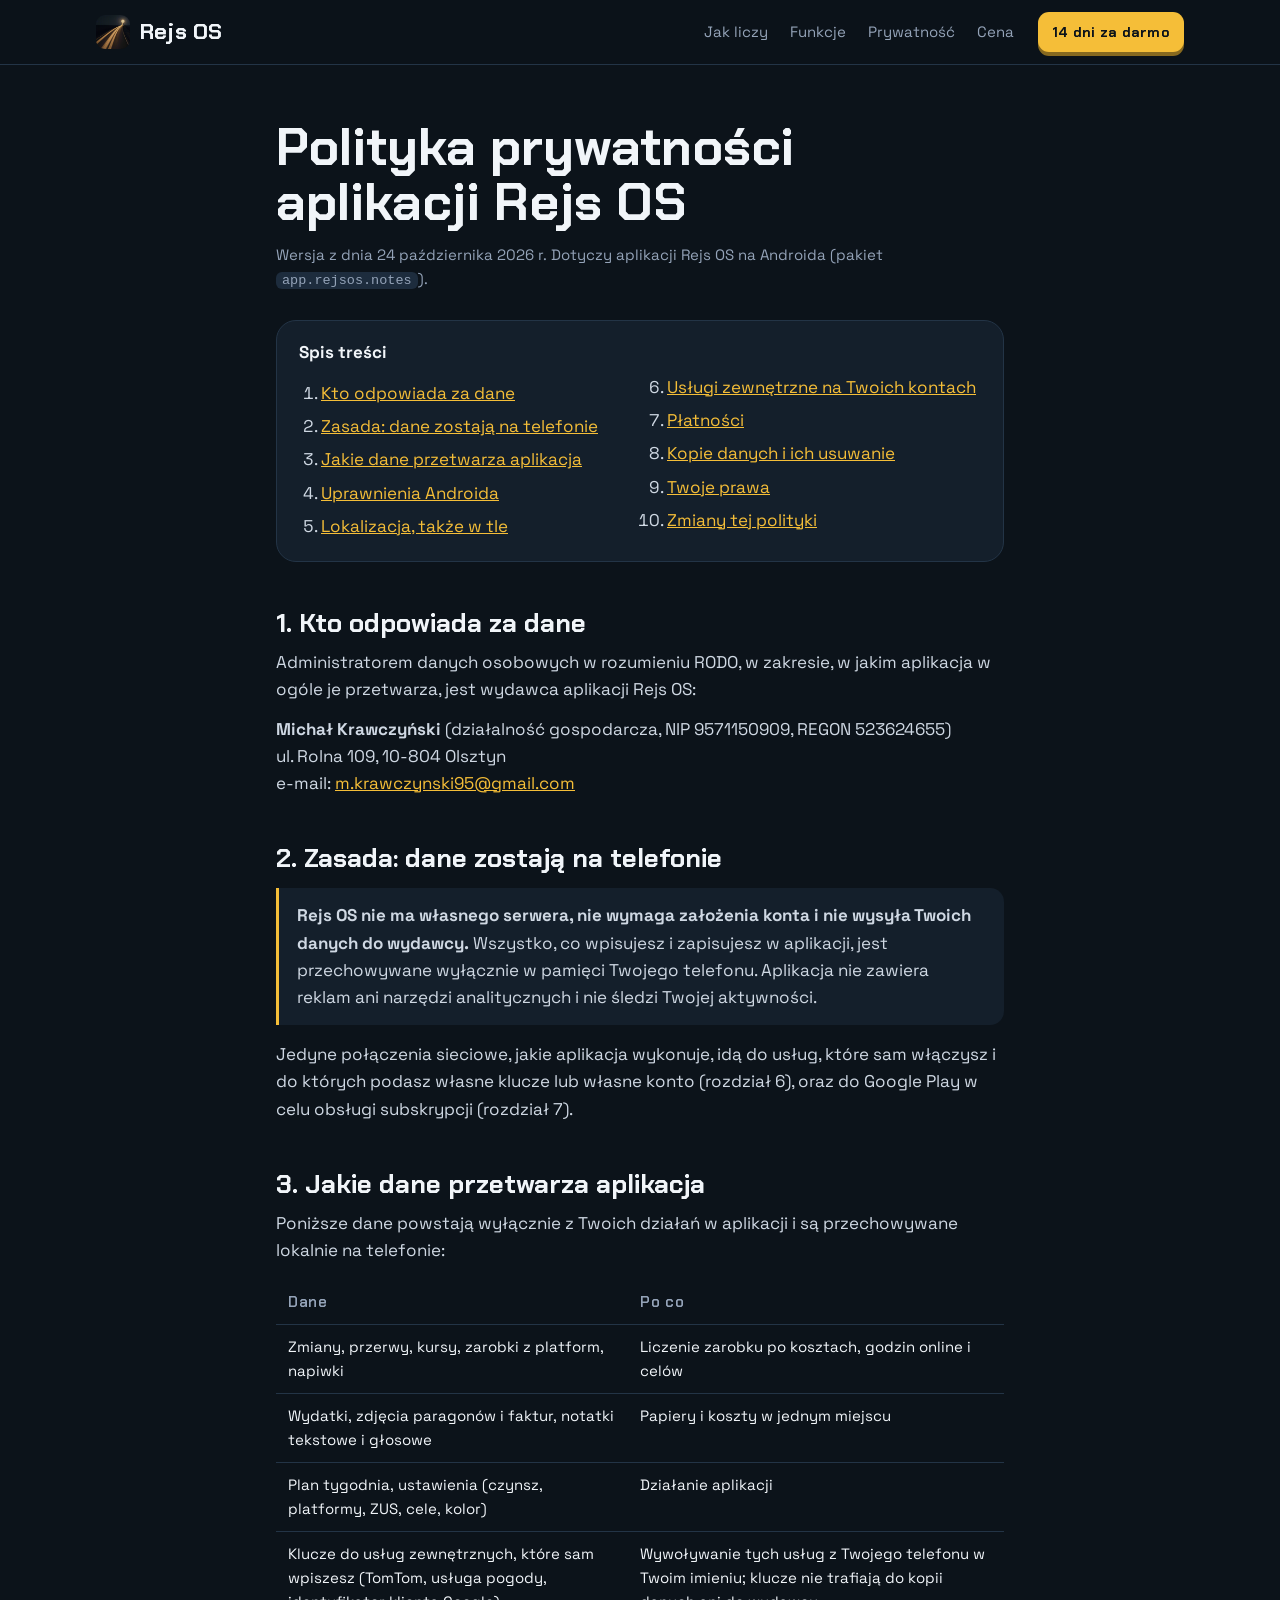
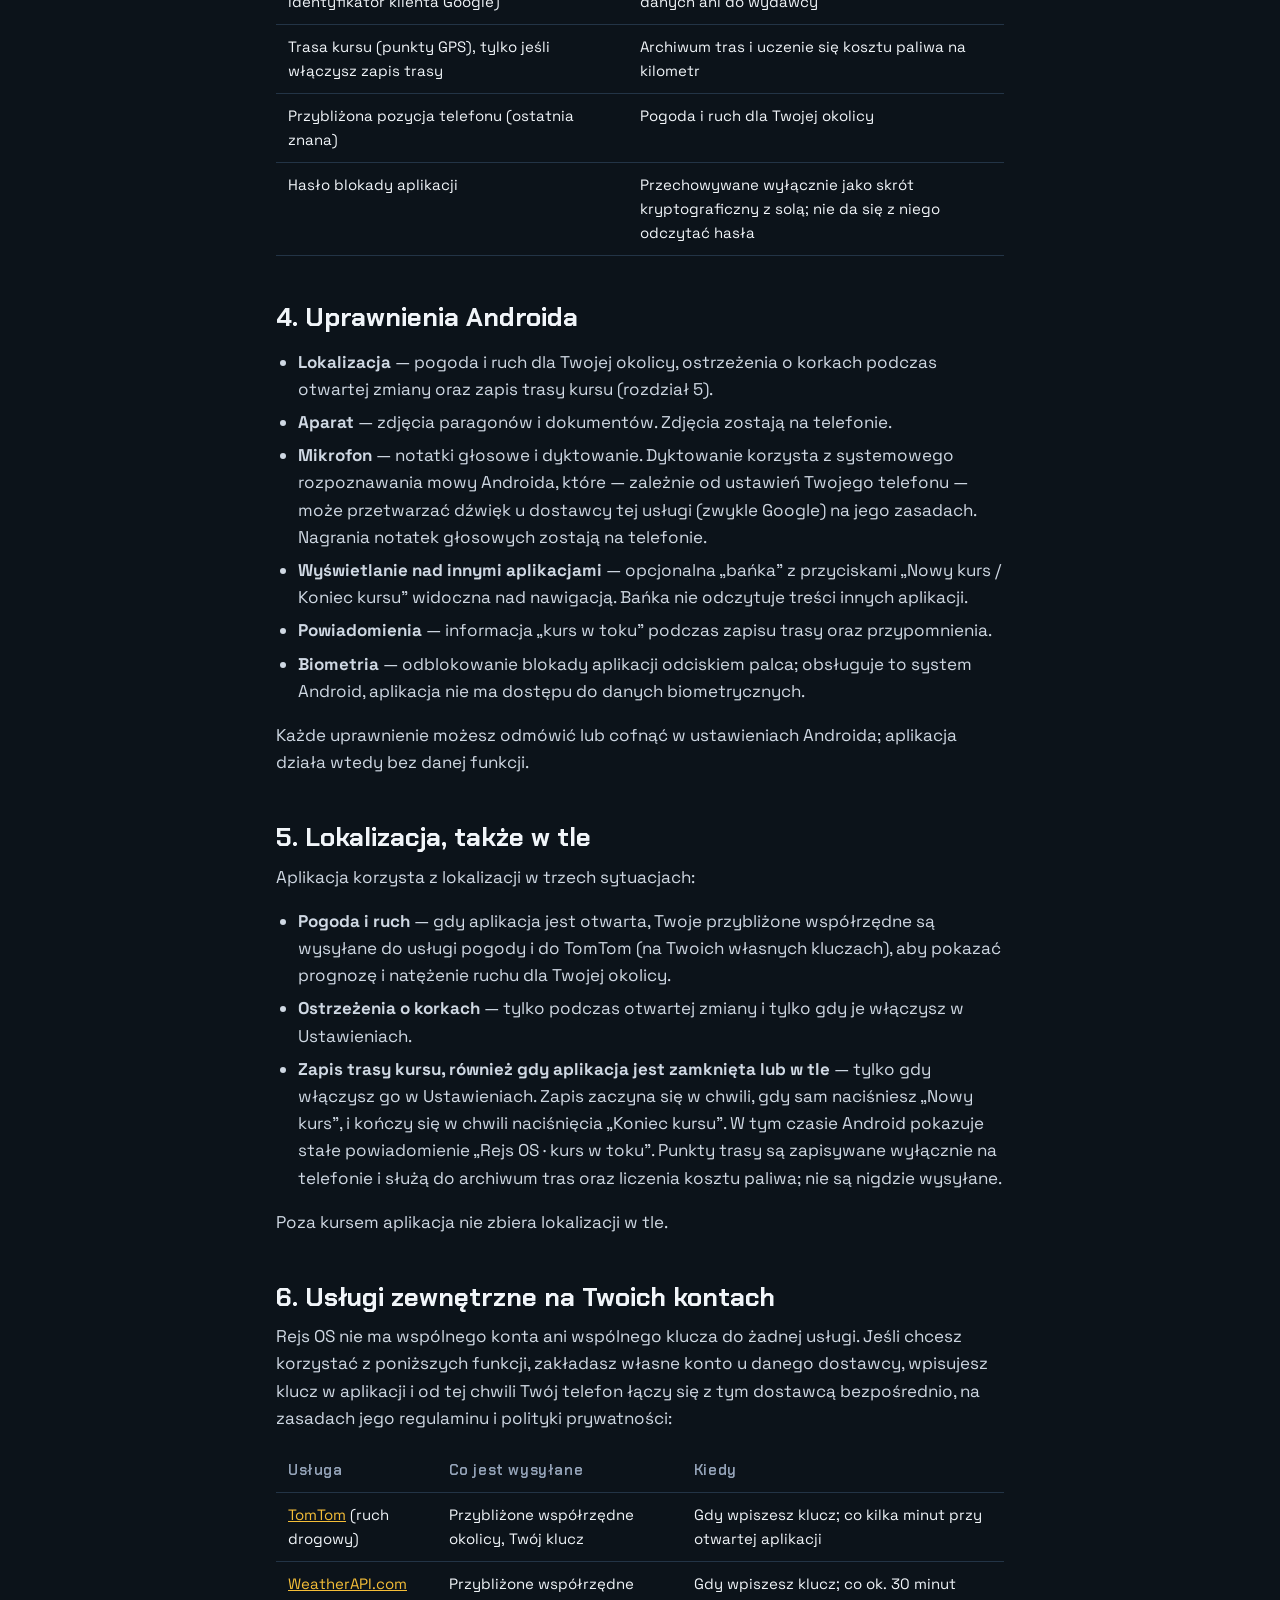
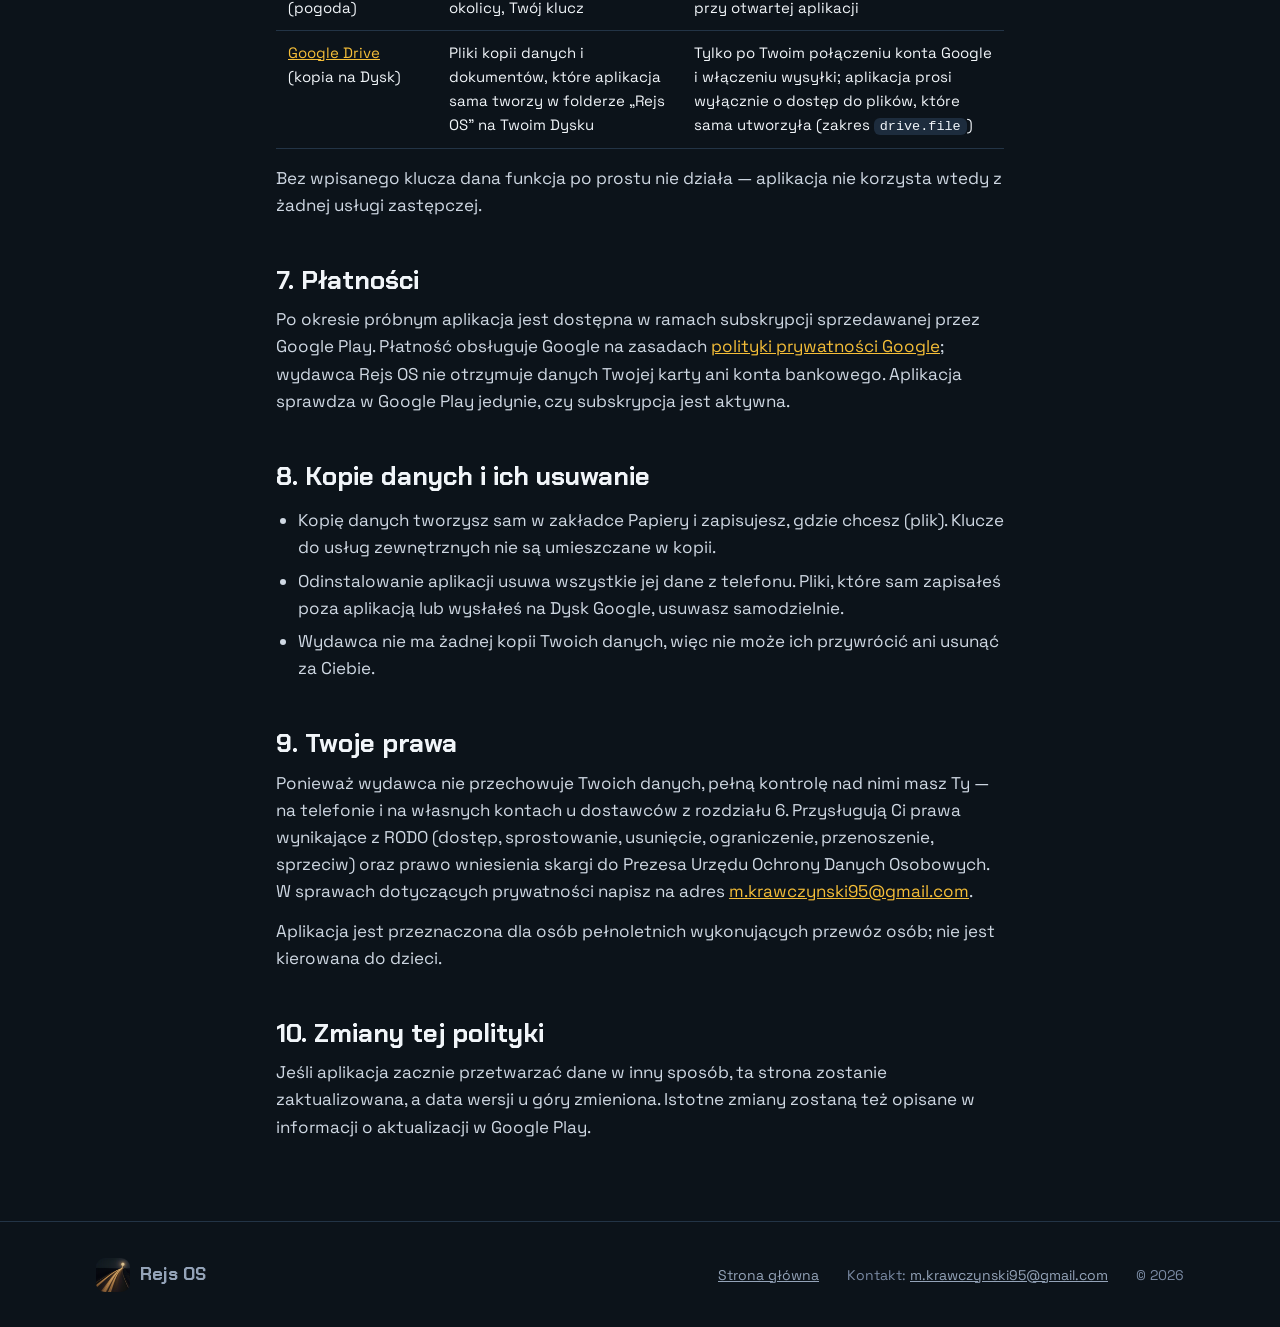
==== commit 2c391b81: "Nazwa: TaxiOS → Rejs OS na stronie i w polityce prywatności (pakiet app.rejsos.notes) Co-Authored-By" ====
--- a/polityka-prywatnosci.html
+++ b/polityka-prywatnosci.html
@@ -3,8 +3,8 @@
 <head>
   <meta charset="utf-8">
   <meta name="viewport" content="width=device-width, initial-scale=1, viewport-fit=cover">
-  <title>Polityka prywatności — TaxiOS</title>
-  <meta name="description" content="Polityka prywatności aplikacji TaxiOS: jakie dane przetwarza aplikacja, gdzie są przechowywane i z jakich usług zewnętrznych korzysta.">
+  <title>Polityka prywatności — Rejs OS</title>
+  <meta name="description" content="Polityka prywatności aplikacji Rejs OS: jakie dane przetwarza aplikacja, gdzie są przechowywane i z jakich usług zewnętrznych korzysta.">
   <meta name="theme-color" content="#0c131a">
   <link rel="icon" href="img/favicon.png" type="image/png">
   <link rel="preconnect" href="https://fonts.googleapis.com">
@@ -15,7 +15,7 @@
 <body>
   <header class="top solid" id="top">
     <div class="wrap">
-      <a class="brand" href="./"><img src="img/favicon.png" alt="" width="34" height="34">TaxiOS</a>
+      <a class="brand" href="./"><img src="img/favicon.png" alt="" width="34" height="34">Rejs OS</a>
       <nav aria-label="Strona główna">
         <a href="./#licznik">Jak liczy</a>
         <a href="./#funkcje">Funkcje</a>
@@ -27,8 +27,8 @@
   </header>
 
     <article class="doc">
-      <h1>Polityka prywatności aplikacji TaxiOS</h1>
-      <p class="meta">Wersja z dnia 22 października 2026 r. Dotyczy aplikacji TaxiOS na Androida (pakiet <code>app.taxios.notes</code>).</p>
+      <h1>Polityka prywatności aplikacji Rejs OS</h1>
+      <p class="meta">Wersja z dnia 24 października 2026 r. Dotyczy aplikacji Rejs OS na Androida (pakiet <code>app.rejsos.notes</code>).</p>
 
       <div class="toc">
         <strong>Spis treści</strong>
@@ -47,12 +47,12 @@
       </div>
 
       <h2 id="kto">1. Kto odpowiada za dane</h2>
-      <p>Administratorem danych osobowych w rozumieniu RODO, w zakresie, w jakim aplikacja w ogóle je przetwarza, jest wydawca aplikacji TaxiOS:</p>
+      <p>Administratorem danych osobowych w rozumieniu RODO, w zakresie, w jakim aplikacja w ogóle je przetwarza, jest wydawca aplikacji Rejs OS:</p>
       <p><strong>Michał Krawczyński</strong> (działalność gospodarcza, NIP 9571150909, REGON 523624655)<br>ul. Rolna 109, 10‑804 Olsztyn<br>e‑mail: <a href="mailto:m.krawczynski95@gmail.com">m.krawczynski95@gmail.com</a></p>
 
       <h2 id="zasada">2. Zasada: dane zostają na telefonie</h2>
       <div class="note">
-        <p style="margin:0"><strong>TaxiOS nie ma własnego serwera, nie wymaga założenia konta i nie wysyła Twoich danych do wydawcy.</strong> Wszystko, co wpisujesz i zapisujesz w aplikacji, jest przechowywane wyłącznie w pamięci Twojego telefonu. Aplikacja nie zawiera reklam ani narzędzi analitycznych i nie śledzi Twojej aktywności.</p>
+        <p style="margin:0"><strong>Rejs OS nie ma własnego serwera, nie wymaga założenia konta i nie wysyła Twoich danych do wydawcy.</strong> Wszystko, co wpisujesz i zapisujesz w aplikacji, jest przechowywane wyłącznie w pamięci Twojego telefonu. Aplikacja nie zawiera reklam ani narzędzi analitycznych i nie śledzi Twojej aktywności.</p>
       </div>
       <p>Jedyne połączenia sieciowe, jakie aplikacja wykonuje, idą do usług, które sam włączysz i do których podasz własne klucze lub własne konto (rozdział 6), oraz do Google Play w celu obsługi subskrypcji (rozdział 7).</p>
 
@@ -85,22 +85,22 @@
       <ul>
         <li><strong>Pogoda i ruch</strong> — gdy aplikacja jest otwarta, Twoje przybliżone współrzędne są wysyłane do usługi pogody i do TomTom (na Twoich własnych kluczach), aby pokazać prognozę i natężenie ruchu dla Twojej okolicy.</li>
         <li><strong>Ostrzeżenia o korkach</strong> — tylko podczas otwartej zmiany i tylko gdy je włączysz w Ustawieniach.</li>
-        <li><strong>Zapis trasy kursu, również gdy aplikacja jest zamknięta lub w tle</strong> — tylko gdy włączysz go w Ustawieniach. Zapis zaczyna się w chwili, gdy sam naciśniesz „Nowy kurs”, i kończy się w chwili naciśnięcia „Koniec kursu”. W tym czasie Android pokazuje stałe powiadomienie „TaxiOS · kurs w toku”. Punkty trasy są zapisywane wyłącznie na telefonie i służą do archiwum tras oraz liczenia kosztu paliwa; nie są nigdzie wysyłane.</li>
+        <li><strong>Zapis trasy kursu, również gdy aplikacja jest zamknięta lub w tle</strong> — tylko gdy włączysz go w Ustawieniach. Zapis zaczyna się w chwili, gdy sam naciśniesz „Nowy kurs”, i kończy się w chwili naciśnięcia „Koniec kursu”. W tym czasie Android pokazuje stałe powiadomienie „Rejs OS · kurs w toku”. Punkty trasy są zapisywane wyłącznie na telefonie i służą do archiwum tras oraz liczenia kosztu paliwa; nie są nigdzie wysyłane.</li>
       </ul>
       <p>Poza kursem aplikacja nie zbiera lokalizacji w tle.</p>
 
       <h2 id="uslugi">6. Usługi zewnętrzne na Twoich kontach</h2>
-      <p>TaxiOS nie ma wspólnego konta ani wspólnego klucza do żadnej usługi. Jeśli chcesz korzystać z poniższych funkcji, zakładasz własne konto u danego dostawcy, wpisujesz klucz w aplikacji i od tej chwili Twój telefon łączy się z tym dostawcą bezpośrednio, na zasadach jego regulaminu i polityki prywatności:</p>
+      <p>Rejs OS nie ma wspólnego konta ani wspólnego klucza do żadnej usługi. Jeśli chcesz korzystać z poniższych funkcji, zakładasz własne konto u danego dostawcy, wpisujesz klucz w aplikacji i od tej chwili Twój telefon łączy się z tym dostawcą bezpośrednio, na zasadach jego regulaminu i polityki prywatności:</p>
       <div class="tbl"><table>
         <tr><th>Usługa</th><th>Co jest wysyłane</th><th>Kiedy</th></tr>
         <tr><td><a href="https://www.tomtom.com/privacy/" rel="noopener">TomTom</a> (ruch drogowy)</td><td>Przybliżone współrzędne okolicy, Twój klucz</td><td>Gdy wpiszesz klucz; co kilka minut przy otwartej aplikacji</td></tr>
         <tr><td><a href="https://www.weatherapi.com/privacy.aspx" rel="noopener">WeatherAPI.com</a> (pogoda)</td><td>Przybliżone współrzędne okolicy, Twój klucz</td><td>Gdy wpiszesz klucz; co ok. 30 minut przy otwartej aplikacji</td></tr>
-        <tr><td><a href="https://policies.google.com/privacy" rel="noopener">Google Drive</a> (kopia na Dysk)</td><td>Pliki kopii danych i dokumentów, które aplikacja sama tworzy w folderze „TaxiOS” na Twoim Dysku</td><td>Tylko po Twoim połączeniu konta Google i włączeniu wysyłki; aplikacja prosi wyłącznie o dostęp do plików, które sama utworzyła (zakres <code>drive.file</code>)</td></tr>
+        <tr><td><a href="https://policies.google.com/privacy" rel="noopener">Google Drive</a> (kopia na Dysk)</td><td>Pliki kopii danych i dokumentów, które aplikacja sama tworzy w folderze „Rejs OS” na Twoim Dysku</td><td>Tylko po Twoim połączeniu konta Google i włączeniu wysyłki; aplikacja prosi wyłącznie o dostęp do plików, które sama utworzyła (zakres <code>drive.file</code>)</td></tr>
       </table></div>
       <p>Bez wpisanego klucza dana funkcja po prostu nie działa — aplikacja nie korzysta wtedy z żadnej usługi zastępczej.</p>
 
       <h2 id="platnosci">7. Płatności</h2>
-      <p>Po okresie próbnym aplikacja jest dostępna w ramach subskrypcji sprzedawanej przez Google Play. Płatność obsługuje Google na zasadach <a href="https://policies.google.com/privacy" rel="noopener">polityki prywatności Google</a>; wydawca TaxiOS nie otrzymuje danych Twojej karty ani konta bankowego. Aplikacja sprawdza w Google Play jedynie, czy subskrypcja jest aktywna.</p>
+      <p>Po okresie próbnym aplikacja jest dostępna w ramach subskrypcji sprzedawanej przez Google Play. Płatność obsługuje Google na zasadach <a href="https://policies.google.com/privacy" rel="noopener">polityki prywatności Google</a>; wydawca Rejs OS nie otrzymuje danych Twojej karty ani konta bankowego. Aplikacja sprawdza w Google Play jedynie, czy subskrypcja jest aktywna.</p>
 
       <h2 id="kopie">8. Kopie danych i ich usuwanie</h2>
       <ul>
@@ -119,7 +119,7 @@
 
     <footer class="foot" id="kontakt">
     <div class="wrap">
-      <a class="brand" href="./"><img src="img/favicon.png" alt="" width="28" height="28">TaxiOS</a>
+      <a class="brand" href="./"><img src="img/favicon.png" alt="" width="28" height="28">Rejs OS</a>
       <a href="./">Strona główna</a>
       <span>Kontakt: <a href="mailto:m.krawczynski95@gmail.com">m.krawczynski95@gmail.com</a></span>
       <span>© 2026</span>
--- a/style.css
+++ b/style.css
@@ -1,5 +1,5 @@
 /* Układ: nocna jazda. Sekcje „przypięte” (sticky) i sterowane przewijaniem, jedna kolumna treści 1120 px.
-   Kolory i kroje z systemu aplikacji (DESIGN.md w repo TaxiOS). Strona celowo tylko ciemna. */
+   Kolory i kroje z systemu aplikacji (DESIGN.md w repo Rejs OS). Strona celowo tylko ciemna. */
 :root {
   --bg: #0c131a;
   --bg-deep: #070c11;
@@ -114,7 +114,7 @@
 .phone {
   --rot: -16deg;
   position: relative; width: min(330px, 100%); margin-inline: auto;
-  aspect-ratio: 540 / 1100; max-height: 78vh;
+  aspect-ratio: 540 / 1100; max-height: 78vh; max-height: 78svh;
   border-radius: 46px; padding: 12px; background: #05090d;
   border: 1.5px solid var(--line-strong);
   box-shadow: 0 40px 80px -30px rgba(0,0,0,.8), inset 0 0 0 1px rgba(255,255,255,.04);
@@ -163,17 +163,19 @@
 .intro p { margin-top: 18px; color: var(--muted); max-width: 32ch; }
 .intro .arrow { margin-top: 26px; color: var(--sign); font-family: var(--display); font-weight: 600; letter-spacing: .1em; text-transform: uppercase; font-size: 13px; }
 .card { flex: 0 0 auto; display: grid; grid-template-columns: auto minmax(0, 260px); gap: 26px; align-items: end; }
-.card .shot { height: min(64vh, 600px); aspect-ratio: 540 / 1050; border-radius: 30px; border: 1.5px solid var(--line-strong); overflow: hidden; background: var(--bg); box-shadow: 0 30px 60px -30px rgba(0,0,0,.9); }
+.card .shot { height: min(64vh, 600px); height: min(64svh, calc(100svh - 170px), 600px); aspect-ratio: 540 / 1050; border-radius: 30px; border: 1.5px solid var(--line-strong); overflow: hidden; background: var(--bg); box-shadow: 0 30px 60px -30px rgba(0,0,0,.9); }
 .card .shot img { width: 100%; height: 100%; object-fit: cover; }
 .card h3 { font-size: 30px; }
 .card p { margin-top: 10px; color: var(--muted); font-size: 16px; }
 .card .tag { display: inline-block; margin-bottom: 12px; font-size: 12px; letter-spacing: .14em; text-transform: uppercase; color: var(--sign); border: 1px solid color-mix(in srgb, var(--sign) 45%, transparent); padding: 3px 10px; border-radius: 99px; font-family: var(--display); font-weight: 600; }
 @media (max-width: 760px) {
   .card { grid-template-columns: 1fr; gap: 14px; align-items: start; }
-  .card .shot { height: min(52vh, 480px); }
-  .card .txt { max-width: 260px; }
+  .card .shot { height: min(calc(100vh - 330px), 460px); height: min(calc(100svh - 330px), 460px); }
+  .track { padding-top: 64px; }
+  .card .tag { margin-bottom: 8px; }
+  .card .txt { width: min(300px, 78vw); }
   .card h3 { font-size: 24px; }
-  .card p { font-size: 15px; }
+  .card p { font-size: 15px; line-height: 1.5; margin-top: 6px; }
 }
 
 /* ---------- 4. Bańka ---------- */
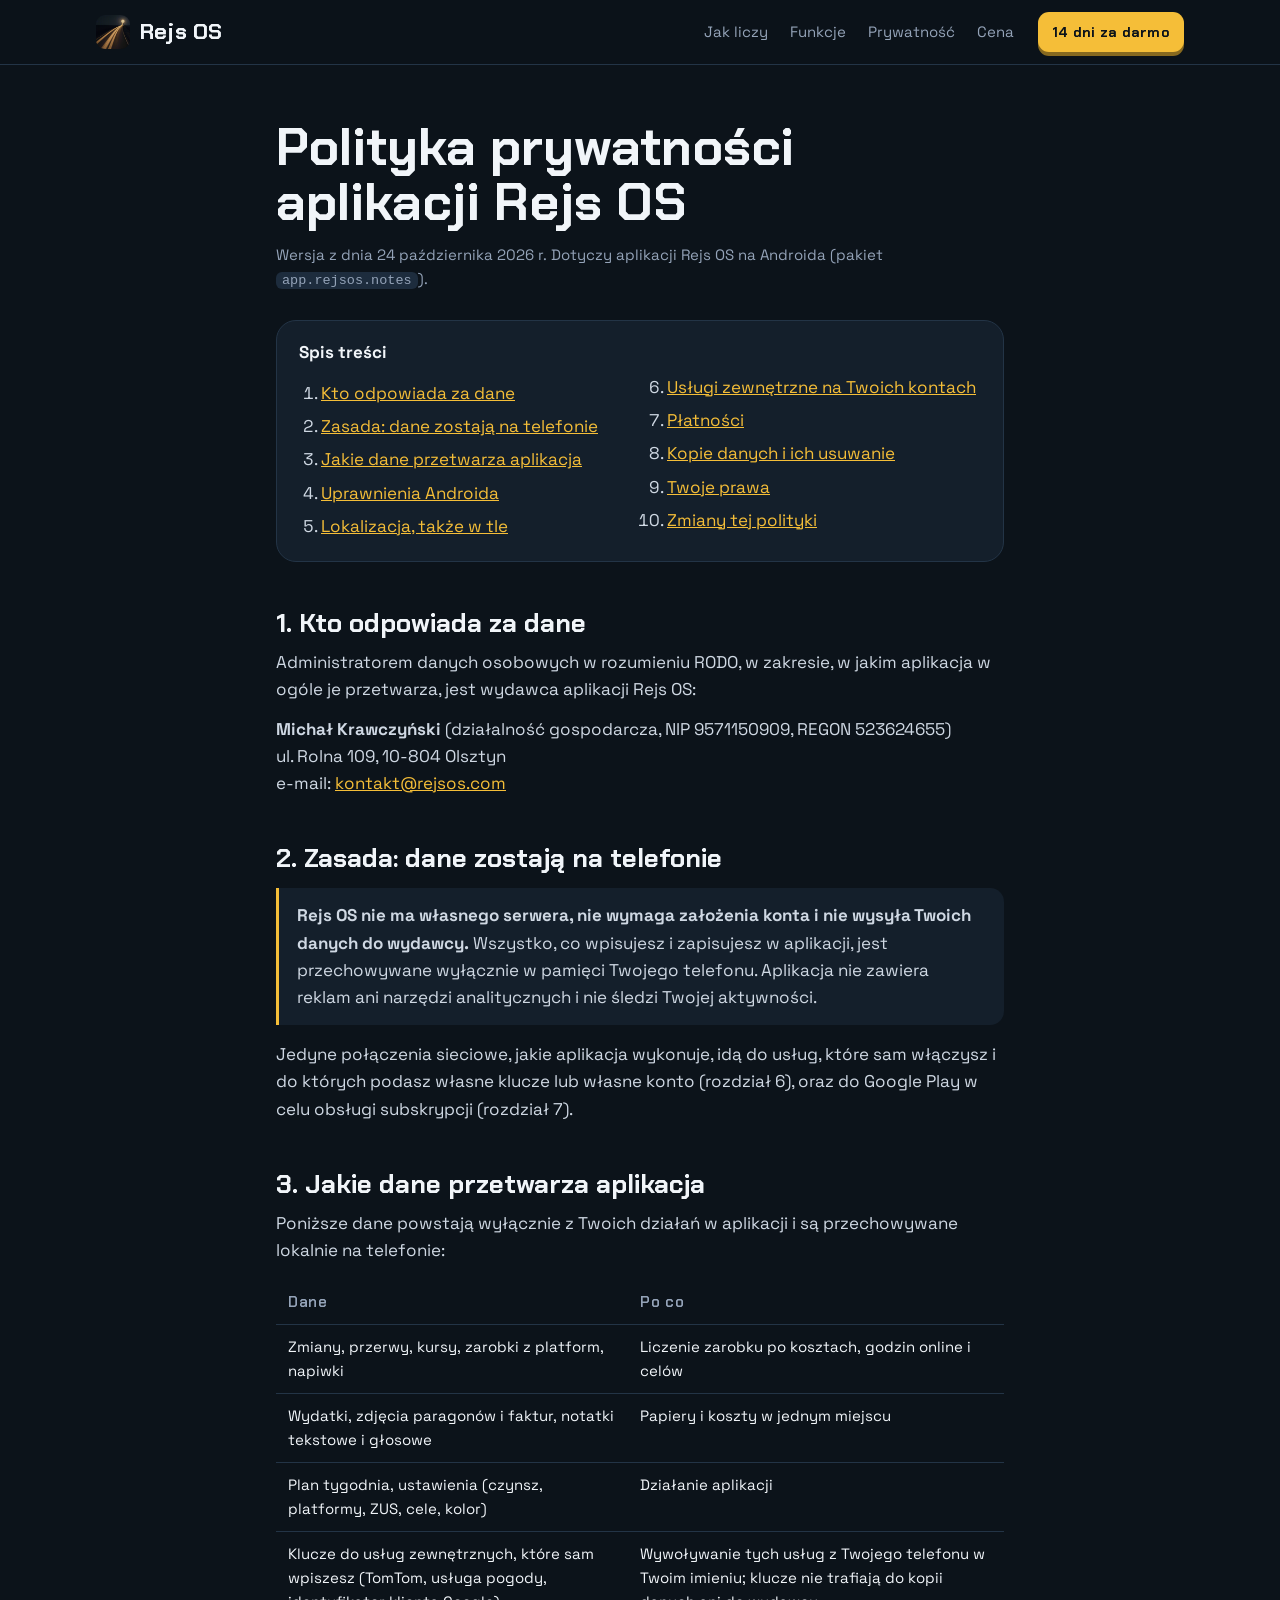
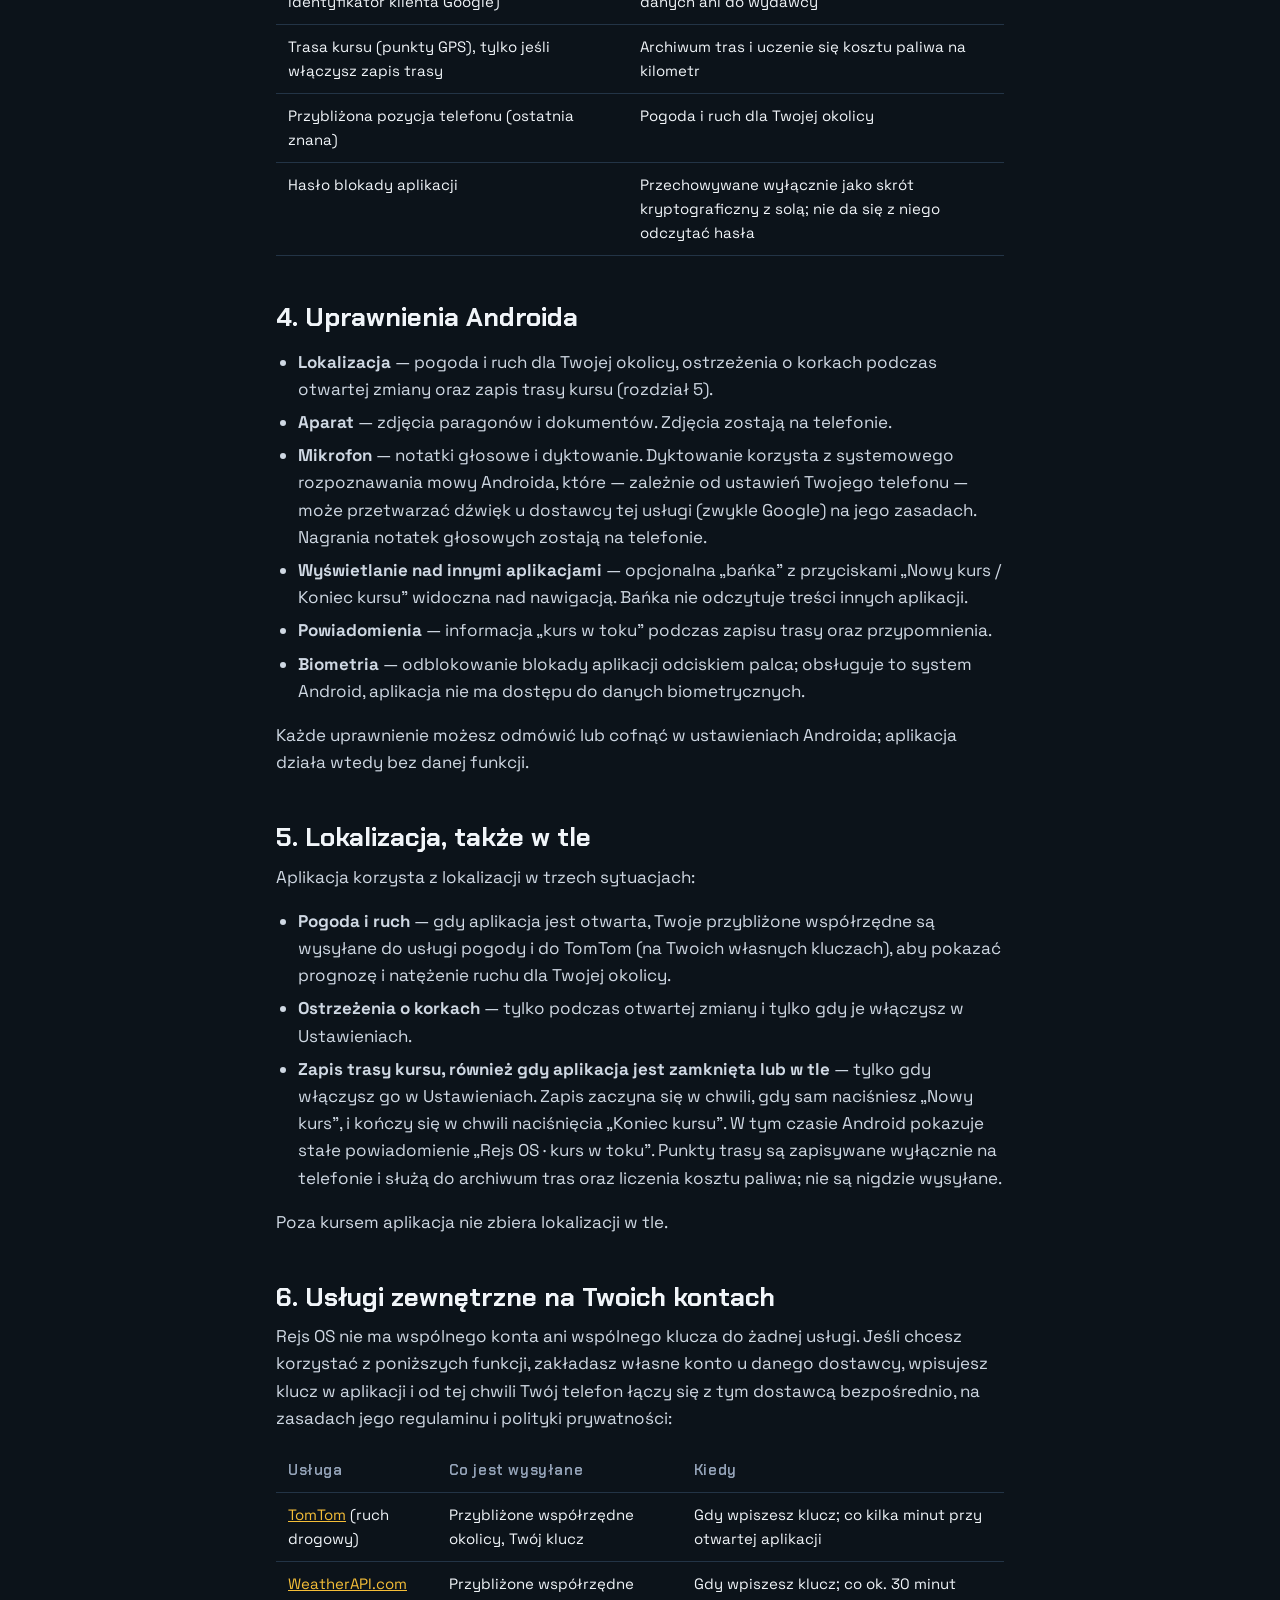
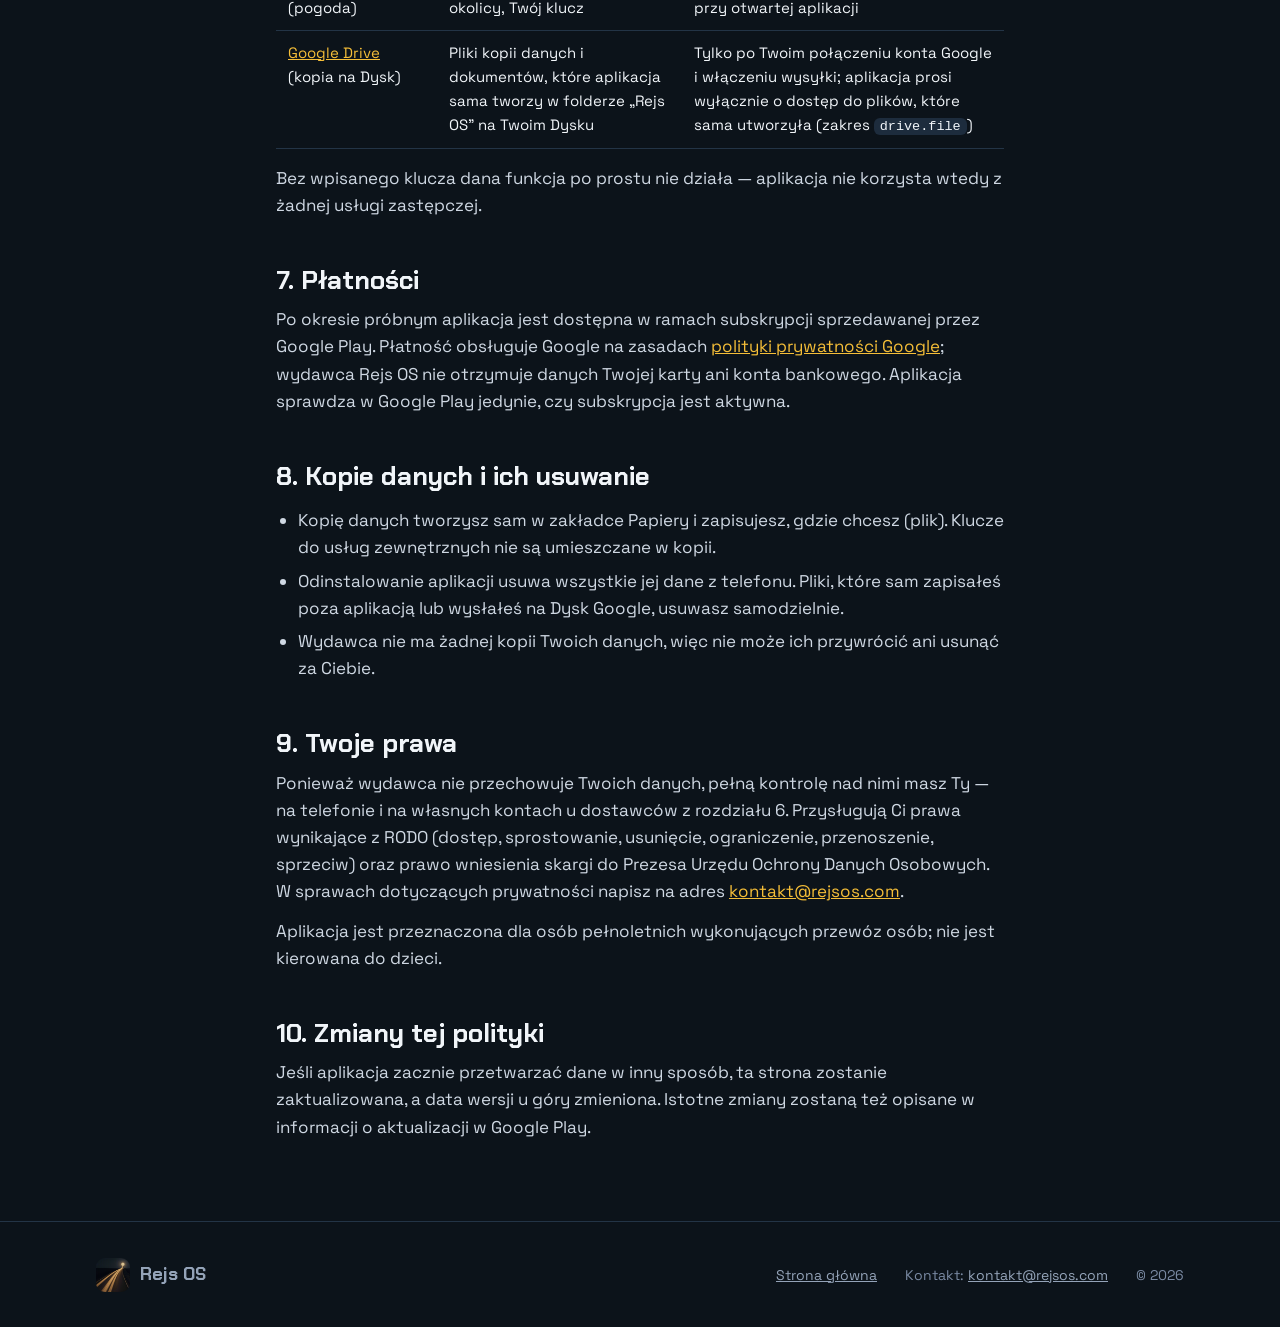
==== commit 18224f47: "Funkcje: płynne przewijanie, ostatnia karta dochodzi do prawej krawędzi i ekran chwilę stoi; kontakt" ====
--- a/polityka-prywatnosci.html
+++ b/polityka-prywatnosci.html
@@ -48,7 +48,7 @@
 
       <h2 id="kto">1. Kto odpowiada za dane</h2>
       <p>Administratorem danych osobowych w rozumieniu RODO, w zakresie, w jakim aplikacja w ogóle je przetwarza, jest wydawca aplikacji Rejs OS:</p>
-      <p><strong>Michał Krawczyński</strong> (działalność gospodarcza, NIP 9571150909, REGON 523624655)<br>ul. Rolna 109, 10‑804 Olsztyn<br>e‑mail: <a href="mailto:m.krawczynski95@gmail.com">m.krawczynski95@gmail.com</a></p>
+      <p><strong>Michał Krawczyński</strong> (działalność gospodarcza, NIP 9571150909, REGON 523624655)<br>ul. Rolna 109, 10‑804 Olsztyn<br>e‑mail: <a href="mailto:kontakt@rejsos.com">kontakt@rejsos.com</a></p>
 
       <h2 id="zasada">2. Zasada: dane zostają na telefonie</h2>
       <div class="note">
@@ -110,7 +110,7 @@
       </ul>
 
       <h2 id="prawa">9. Twoje prawa</h2>
-      <p>Ponieważ wydawca nie przechowuje Twoich danych, pełną kontrolę nad nimi masz Ty — na telefonie i na własnych kontach u dostawców z rozdziału 6. Przysługują Ci prawa wynikające z RODO (dostęp, sprostowanie, usunięcie, ograniczenie, przenoszenie, sprzeciw) oraz prawo wniesienia skargi do Prezesa Urzędu Ochrony Danych Osobowych. W sprawach dotyczących prywatności napisz na adres <a href="mailto:m.krawczynski95@gmail.com">m.krawczynski95@gmail.com</a>.</p>
+      <p>Ponieważ wydawca nie przechowuje Twoich danych, pełną kontrolę nad nimi masz Ty — na telefonie i na własnych kontach u dostawców z rozdziału 6. Przysługują Ci prawa wynikające z RODO (dostęp, sprostowanie, usunięcie, ograniczenie, przenoszenie, sprzeciw) oraz prawo wniesienia skargi do Prezesa Urzędu Ochrony Danych Osobowych. W sprawach dotyczących prywatności napisz na adres <a href="mailto:kontakt@rejsos.com">kontakt@rejsos.com</a>.</p>
       <p>Aplikacja jest przeznaczona dla osób pełnoletnich wykonujących przewóz osób; nie jest kierowana do dzieci.</p>
 
       <h2 id="zmiany">10. Zmiany tej polityki</h2>
@@ -121,7 +121,7 @@
     <div class="wrap">
       <a class="brand" href="./"><img src="img/favicon.png" alt="" width="28" height="28">Rejs OS</a>
       <a href="./">Strona główna</a>
-      <span>Kontakt: <a href="mailto:m.krawczynski95@gmail.com">m.krawczynski95@gmail.com</a></span>
+      <span>Kontakt: <a href="mailto:kontakt@rejsos.com">kontakt@rejsos.com</a></span>
       <span>© 2026</span>
     </div>
   </footer>
--- a/style.css
+++ b/style.css
@@ -111,18 +111,8 @@
 #licznik { height: 360vh; }
 #licznik .sticky { display: flex; align-items: center; }
 #licznik .grid { display: grid; grid-template-columns: minmax(0, 0.9fr) minmax(0, 1.1fr); gap: clamp(24px, 5vw, 72px); align-items: center; width: 100%; padding-top: 48px; }
-.phone {
-  --rot: -16deg;
-  position: relative; width: min(330px, 100%); margin-inline: auto;
-  aspect-ratio: 540 / 1100; max-height: 78vh; max-height: 78svh;
-  border-radius: 46px; padding: 12px; background: #05090d;
-  border: 1.5px solid var(--line-strong);
-  box-shadow: 0 40px 80px -30px rgba(0,0,0,.8), inset 0 0 0 1px rgba(255,255,255,.04);
-  transform: perspective(1400px) rotateY(var(--rot)) rotateX(4deg);
-}
-.phone .screen { position: relative; height: 100%; border-radius: 36px; overflow: hidden; background: var(--bg); }
-.phone .screen img { width: 100%; height: 100%; object-fit: cover; object-position: top; }
-.phone .glow { position: absolute; left: 4%; right: 4%; top: 57.5%; height: 20.5%; border-radius: 22px; box-shadow: 0 0 0 2px var(--meter), 0 0 50px 4px rgba(114,240,198,.45); opacity: var(--g, 0); }
+.phone { --rot: -16deg; width: min(330px, 100%); max-height: 80vh; max-height: 80svh; margin-inline: auto; transform: perspective(1400px) rotateY(var(--rot)) rotateX(4deg); }
+.phone .glow { position: absolute; left: 2.2%; right: 2%; top: 65.7%; height: 18.3%; border-radius: 20px; box-shadow: 0 0 0 2px var(--meter), 0 0 50px 4px rgba(114,240,198,.45); opacity: var(--g, 0); }
 .ledger h2 { font-size: clamp(32px, 4.2vw, 54px); margin-top: 10px; }
 .meter {
   margin-top: 26px; background: var(--meter-bg); border: 1.5px solid #12302a; border-radius: var(--radius);
@@ -155,16 +145,59 @@
   .lines li b { font-size: 17px; }
 }
 
+/* ---------- Telefon (makieta urządzenia) ---------- */
+.device {
+  --ar: 9 / 19.5;
+  position: relative; aspect-ratio: var(--ar); padding: 1.9%;
+  border-radius: 13% / 6%;
+  background: linear-gradient(160deg, #161b21 0%, #0a0d10 50%, #12161b 100%);
+  box-shadow:
+    inset 0 0 0 1px rgba(255,255,255,.14),
+    0 60px 90px -40px rgba(0,0,0,.95),
+    0 24px 40px -24px rgba(0,0,0,.7);
+}
+.device::before, .device::after {
+  content: ""; position: absolute; right: -1.2%; width: 1.3%; border-radius: 0 3px 3px 0;
+  background: linear-gradient(90deg, #0d1014, #262d35);
+}
+.device::before { top: 20%; height: 7%; }
+.device::after { top: 31%; height: 13%; }
+.device-screen {
+  position: relative; height: 100%; display: flex; flex-direction: column;
+  border-radius: 11.5% / 5.3%; overflow: hidden; background: var(--bg); padding-bottom: 5.5%;
+  box-shadow: none;
+}
+.device-screen img { flex: 1 1 auto; min-height: 0; width: 100%; height: 100%; object-fit: cover; object-position: center top; }
+.device-screen::before { /* pasek gestów Androida */
+  content: ""; position: absolute; left: 50%; bottom: 1.4%; width: 30%; height: 4px; transform: translateX(-50%);
+  border-radius: 4px; background: rgba(232,238,245,.55); z-index: 1;
+}
+.device-screen::after { /* odbicie światła na szkle */
+  content: ""; position: absolute; inset: 0; pointer-events: none;
+  background: linear-gradient(118deg, rgba(255,255,255,.13) 0%, rgba(255,255,255,.04) 26%, rgba(255,255,255,0) 42%, rgba(255,255,255,0) 78%, rgba(255,255,255,.05) 100%);
+}
+.sbar {
+  flex: 0 0 auto; position: relative; height: 0; padding-top: 7.5%;
+  display: block; color: #e8eef5; font-family: var(--body); font-weight: 600;
+}
+.sbar b { position: absolute; left: 9%; top: 50%; transform: translateY(-38%); font-size: clamp(6px, 1.1vw, 11px); letter-spacing: .02em; }
+.sbar::before { /* aparat w ekranie */
+  content: ""; position: absolute; left: 50%; top: 50%; width: 4.4%; aspect-ratio: 1; transform: translate(-50%, -42%);
+  border-radius: 50%; background: radial-gradient(circle at 35% 35%, #2c3a4c 0 18%, #05070a 46%); box-shadow: 0 0 0 1.5px #000;
+}
+.sbar .sig, .sbar .bat { position: absolute; top: 50%; transform: translateY(-38%); }
+.sbar .sig { right: 19%; width: 4%; aspect-ratio: 1; background: linear-gradient(135deg, transparent 50%, #e8eef5 50%); }
+.sbar .bat { right: 10%; width: 6.5%; aspect-ratio: 2.1; border: 1.2px solid #e8eef5; border-radius: 2.5px; background: linear-gradient(90deg, #e8eef5 72%, transparent 72%) content-box; padding: 1px; }
+
 /* ---------- 3. Funkcje (poziomo) ---------- */
 #funkcje .sticky { display: flex; align-items: center; }
-.track { display: flex; gap: clamp(28px, 4vw, 64px); align-items: center; padding-left: var(--gutter-l); padding-right: 12vw; will-change: transform; padding-top: 56px; }
+.track { display: flex; gap: clamp(28px, 4vw, 64px); align-items: center; padding-left: var(--gutter-l); padding-right: max(24px, calc((100vw - var(--max)) / 2)); will-change: transform; padding-top: 56px; }
 .intro { flex: 0 0 auto; width: min(420px, 82vw); padding-left: max(0px, calc((100vw - var(--max)) / 2)); box-sizing: content-box; }
 .intro h2 { font-size: clamp(40px, 5vw, 68px); margin-top: 12px; }
 .intro p { margin-top: 18px; color: var(--muted); max-width: 32ch; }
 .intro .arrow { margin-top: 26px; color: var(--sign); font-family: var(--display); font-weight: 600; letter-spacing: .1em; text-transform: uppercase; font-size: 13px; }
 .card { flex: 0 0 auto; display: grid; grid-template-columns: auto minmax(0, 260px); gap: 26px; align-items: end; }
-.card .shot { height: min(64vh, 600px); height: min(64svh, calc(100svh - 170px), 600px); aspect-ratio: 540 / 1050; border-radius: 30px; border: 1.5px solid var(--line-strong); overflow: hidden; background: var(--bg); box-shadow: 0 30px 60px -30px rgba(0,0,0,.9); }
-.card .shot img { width: 100%; height: 100%; object-fit: cover; }
+.card .shot { height: min(64vh, 600px); height: min(64svh, calc(100svh - 170px), 600px); width: auto; }
 .card h3 { font-size: 30px; }
 .card p { margin-top: 10px; color: var(--muted); font-size: 16px; }
 .card .tag { display: inline-block; margin-bottom: 12px; font-size: 12px; letter-spacing: .14em; text-transform: uppercase; color: var(--sign); border: 1px solid color-mix(in srgb, var(--sign) 45%, transparent); padding: 3px 10px; border-radius: 99px; font-family: var(--display); font-weight: 600; }
@@ -204,26 +237,74 @@
 
 /* ---------- 5. Prywatność ---------- */
 .band { padding-block: clamp(90px, 14vw, 170px); }
-#prywatnosc { background: radial-gradient(1200px 600px at 70% 0%, #101b26, var(--bg) 70%); }
-#prywatnosc .head { display: grid; grid-template-columns: minmax(0, 1.1fr) minmax(0, 0.9fr); gap: 48px; align-items: end; }
-#prywatnosc h2 { font-size: clamp(40px, 5.6vw, 76px); margin-top: 12px; }
-#prywatnosc .head p { color: var(--muted); }
-.nos { margin-top: 56px; display: grid; grid-template-columns: repeat(4, minmax(0, 1fr)); border-top: 1.5px solid var(--line); }
-.nos div { padding: 22px 18px 0 0; }
-.nos b { display: block; font-family: var(--display); font-size: 26px; }
-.nos b s { text-decoration-color: var(--red); text-decoration-thickness: 3px; color: var(--muted); }
-.nos span { display: block; margin-top: 6px; color: var(--muted); font-size: 15px; }
-.yours { margin-top: 56px; display: grid; grid-template-columns: repeat(3, minmax(0, 1fr)); gap: 12px; }
-.yours div { background: var(--surface); border: 1.5px solid var(--line); border-radius: var(--radius); padding: 18px 20px; }
-.yours b { font-family: var(--display); font-size: 19px; }
-.yours span { display: block; margin-top: 4px; font-size: 15px; color: var(--muted); }
-.yours .k { font-size: 12px; letter-spacing: .14em; text-transform: uppercase; color: var(--blue); font-family: var(--display); font-weight: 600; }
-.more { margin-top: 28px; }
+/* Prywatność: scena „sejf” */
+#prywatnosc { height: 320vh; background: radial-gradient(1200px 700px at 75% 30%, #0f1b27, var(--bg) 70%); }
+#prywatnosc .sticky { display: flex; align-items: center; }
+.vault-grid { display: grid; grid-template-columns: minmax(0, 1fr) minmax(0, 1fr); gap: clamp(24px, 5vw, 72px); align-items: center; width: 100%; padding-top: 56px; }
+.vault-copy h2 { font-size: clamp(36px, 4.6vw, 64px); margin-top: 10px; }
+.vault-copy .lede { margin-top: 16px; color: var(--muted); max-width: 44ch; }
+.pillars { list-style: none; margin: 22px 0 0; padding: 0; display: grid; gap: 2px; }
+.pillars li { display: grid; grid-template-columns: 20px 1fr; column-gap: 12px; padding: 10px 0; border-bottom: 1px dashed var(--line); opacity: .25; transform: translateX(-8px); transition: opacity .4s, transform .4s; }
+.pillars li::before { content: ""; grid-row: span 2; width: 12px; height: 12px; margin-top: 7px; border-radius: 4px; background: var(--meter); box-shadow: 0 0 14px rgba(114,240,198,.6); }
+.pillars li.on { opacity: 1; transform: none; }
+.pillars b { font-family: var(--display); font-size: 19px; }
+.pillars span { color: var(--muted); font-size: 15px; }
+.more { margin-top: 18px; }
+.vault-stage { position: relative; width: min(540px, 100%); aspect-ratio: 1; margin-inline: auto; }
+.vault-phone { position: absolute; left: 50%; top: 50%; width: 30%; transform: translate(-50%, -50%); }
+.vault-phone .lock { position: absolute; left: 50%; top: 50%; width: 34%; aspect-ratio: 1; transform: translate(-50%, -50%) scale(var(--ls, 0)); display: grid; place-items: center; border-radius: 50%; color: var(--meter-bg); background: var(--meter); box-shadow: 0 0 0 8px rgba(114,240,198,.18), 0 0 60px rgba(114,240,198,.55); }
+.vault-phone .lock svg { width: 56%; height: 56%; }
+.vault-phone { filter: drop-shadow(0 0 calc(var(--pg, 0) * 36px) rgba(114,240,198,.55)); }
+.chip { position: absolute; left: 50%; top: 50%; padding: 7px 13px; border-radius: 99px; font-family: var(--display); font-weight: 600; font-size: 14px; white-space: nowrap; background: var(--surface-2); border: 1.5px solid var(--line-strong); color: var(--text); transform: translate(-50%, -50%); will-change: transform, opacity; }
+.chip:nth-of-type(odd) { border-color: color-mix(in srgb, var(--sign) 60%, transparent); }
+.vlines { position: absolute; inset: 0; width: 100%; height: 100%; overflow: visible; }
+.ln { fill: none; stroke-width: 2; vector-effect: non-scaling-stroke; opacity: calc(1 - var(--d, 1)); }
+.ln-server { stroke: var(--red); stroke-dasharray: 5 5; }
+.ln-svc { stroke: var(--blue); stroke-dasharray: 2 6; stroke-linecap: round; }
+.node { position: absolute; display: grid; gap: 2px; padding: 10px 14px; border-radius: 14px; background: var(--surface); border: 1.5px solid var(--line); opacity: var(--o, 0); transform: translateY(calc((1 - var(--o, 0)) * 12px)); }
+.node b { font-family: var(--display); font-size: 15px; }
+.node b i { font-style: normal; }
+.node span { font-size: 12.5px; color: var(--muted); }
+.node.server { right: 0; top: 2%; border-color: color-mix(in srgb, var(--red) 55%, transparent); }
+.node.server b { text-decoration: line-through; text-decoration-color: var(--red); text-decoration-thickness: 2px; }
+.node.server em { position: absolute; left: -14px; top: 50%; width: 26px; height: 26px; margin-top: -13px; display: grid; place-items: center; border-radius: 50%; background: var(--red); color: var(--bg); font-style: normal; font-weight: 700; transform: scale(var(--x, 0)); }
+.node.svc { bottom: 0; border-color: color-mix(in srgb, var(--blue) 45%, transparent); }
+.node.s1 { left: 0; } .node.s2 { left: 50%; translate: -50% 0; } .node.s3 { right: 0; }
+.rm .pillars li { opacity: 1; transform: none; }
+.rm .node { --o: 1; } .rm .ln { --d: 0; } .rm .vault-phone .lock { --ls: 1; } .rm .chip { display: none; } .rm #prywatnosc { height: auto; }
 @media (max-width: 860px) {
-  #prywatnosc .head { grid-template-columns: 1fr; gap: 18px; }
-  .nos { grid-template-columns: repeat(2, minmax(0, 1fr)); }
-  .yours { grid-template-columns: 1fr; }
-}
+  .vault-grid { grid-template-columns: 1fr; gap: 8px; padding-top: 64px; }
+  .vault-stage { order: -1; width: min(300px, 74vw, 34svh); }
+  .vault-copy h2 { font-size: 28px; }
+  .vault-copy .lede { display: none; }
+  .pillars { margin-top: 10px; }
+  .pillars li { padding: 6px 0; }
+  .pillars b { font-size: 16px; }
+  .pillars span { font-size: 13.5px; line-height: 1.4; }
+  .node { padding: 6px 9px; border-radius: 10px; }
+  .node b { font-size: 11.5px; } .node span, .node b i { display: none; }
+  .node.s2 b::first-letter { text-transform: uppercase; }
+  .node.server { top: 7%; }
+  .chip { font-size: 11px; padding: 4px 8px; }
+  .more { margin-top: 8px; font-size: 15px; }
+}
+
+/* Atuty */
+.atuty-title { font-size: clamp(34px, 4.6vw, 62px); margin-top: 12px; max-width: 18ch; }
+.perks { margin-top: 44px; display: grid; grid-template-columns: repeat(3, minmax(0, 1fr)); gap: 14px; }
+.perk { position: relative; overflow: hidden; background: var(--surface); border: 1.5px solid var(--line); border-radius: var(--radius); padding: 22px 22px 24px; transition: transform .7s cubic-bezier(.2,.7,.2,1), opacity .7s, border-color .3s; transition-delay: calc(var(--i) * 90ms); }
+.js .perks:not(.in) .perk { opacity: 0; transform: translateY(30px); }
+.perk:hover { border-color: color-mix(in srgb, var(--sign) 55%, var(--line)); }
+.perk::before { content: ""; position: absolute; inset: -40% -40% auto auto; width: 70%; aspect-ratio: 1; border-radius: 50%; background: radial-gradient(closest-side, rgba(245,190,56,.14), transparent); transition: transform .6s; }
+.perk:hover::before { transform: translate(-12%, 12%) scale(1.15); }
+.pi { width: 44px; height: 44px; display: grid; place-items: center; border-radius: 13px; background: color-mix(in srgb, var(--sign) 16%, var(--surface-2)); color: var(--sign); }
+.pi svg { width: 22px; height: 22px; }
+.perks.in .pi svg { animation: pop .8s cubic-bezier(.3,1.6,.5,1) both; animation-delay: calc(var(--i) * 90ms + 250ms); }
+@keyframes pop { from { transform: scale(.3) rotate(-20deg); opacity: 0; } to { transform: none; opacity: 1; } }
+.perk h3 { margin-top: 16px; font-size: 22px; }
+.perk p { margin-top: 8px; color: var(--muted); font-size: 15.5px; }
+@media (max-width: 860px) { .perks { grid-template-columns: 1fr; } }
+@media (max-width: 1100px) and (min-width: 861px) { .perks { grid-template-columns: repeat(2, minmax(0, 1fr)); } }
 
 /* ---------- 6. Cena ---------- */
 #cena .ticket {
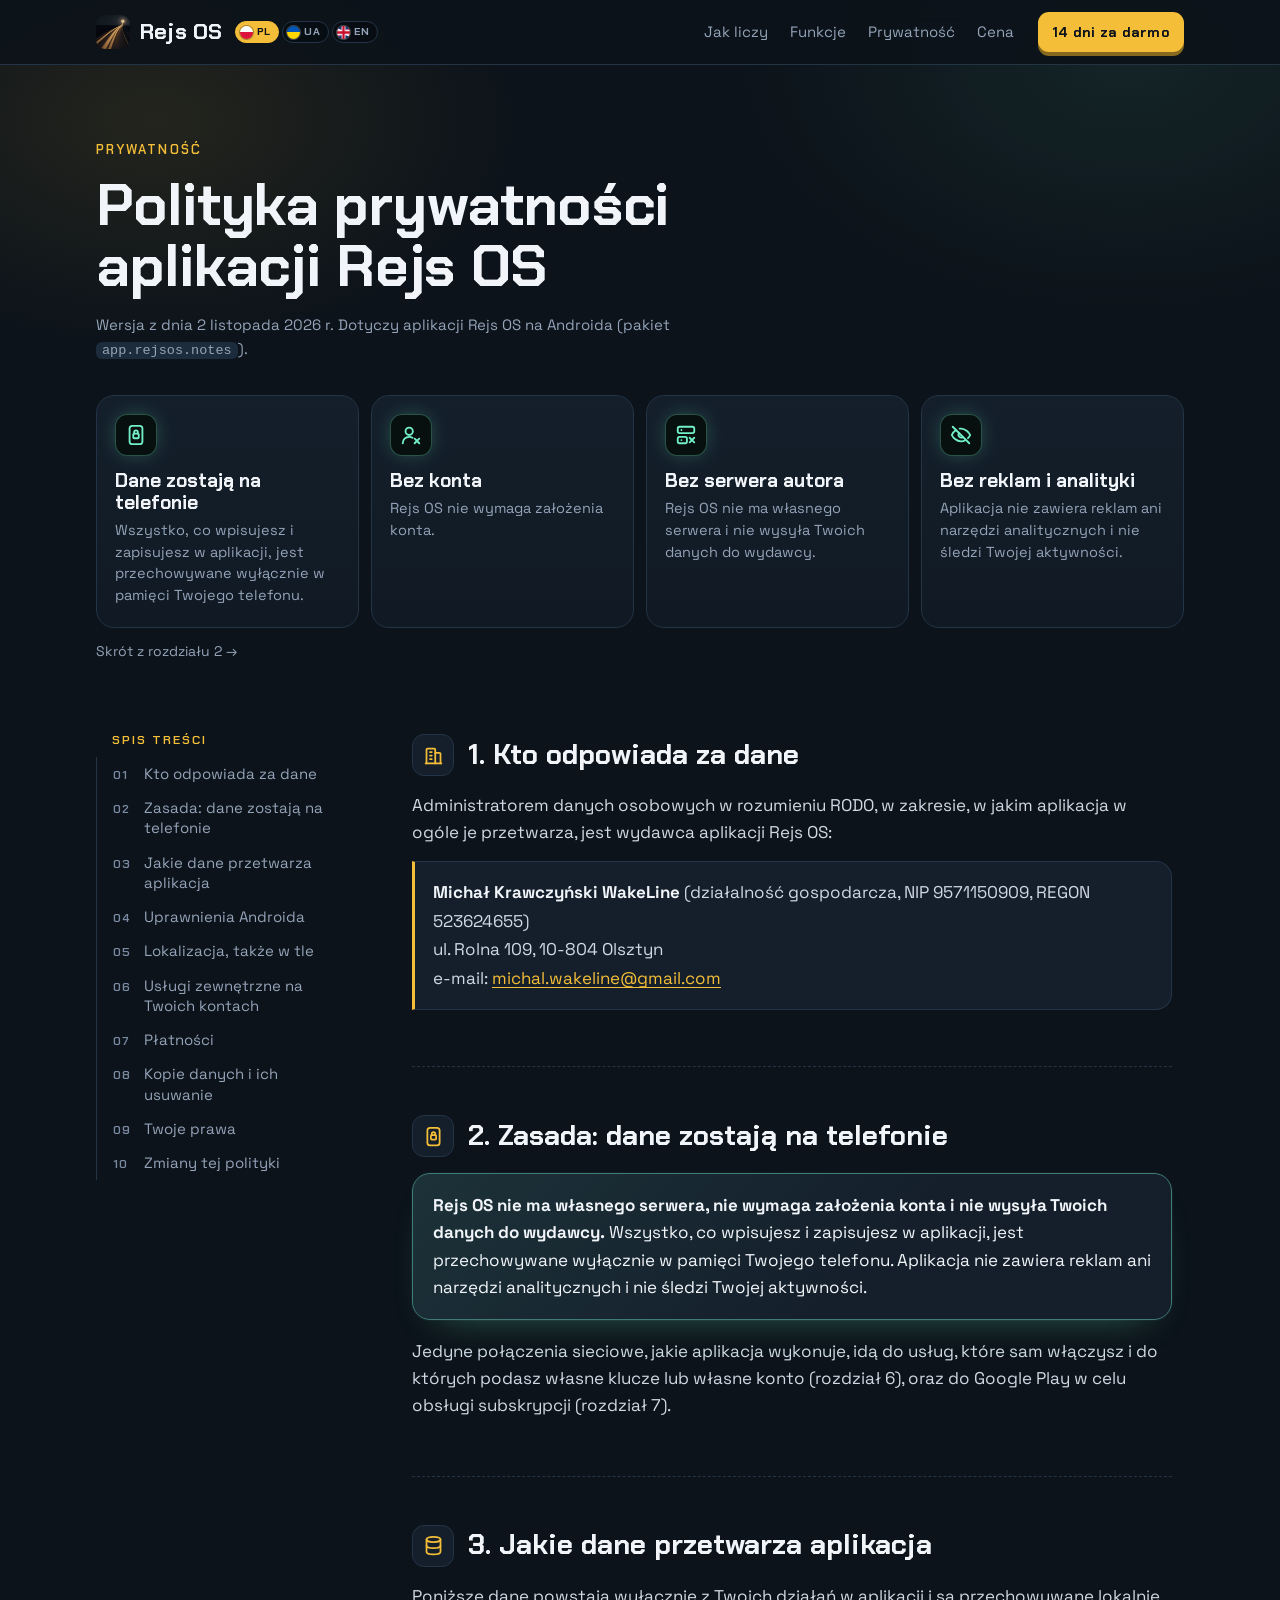
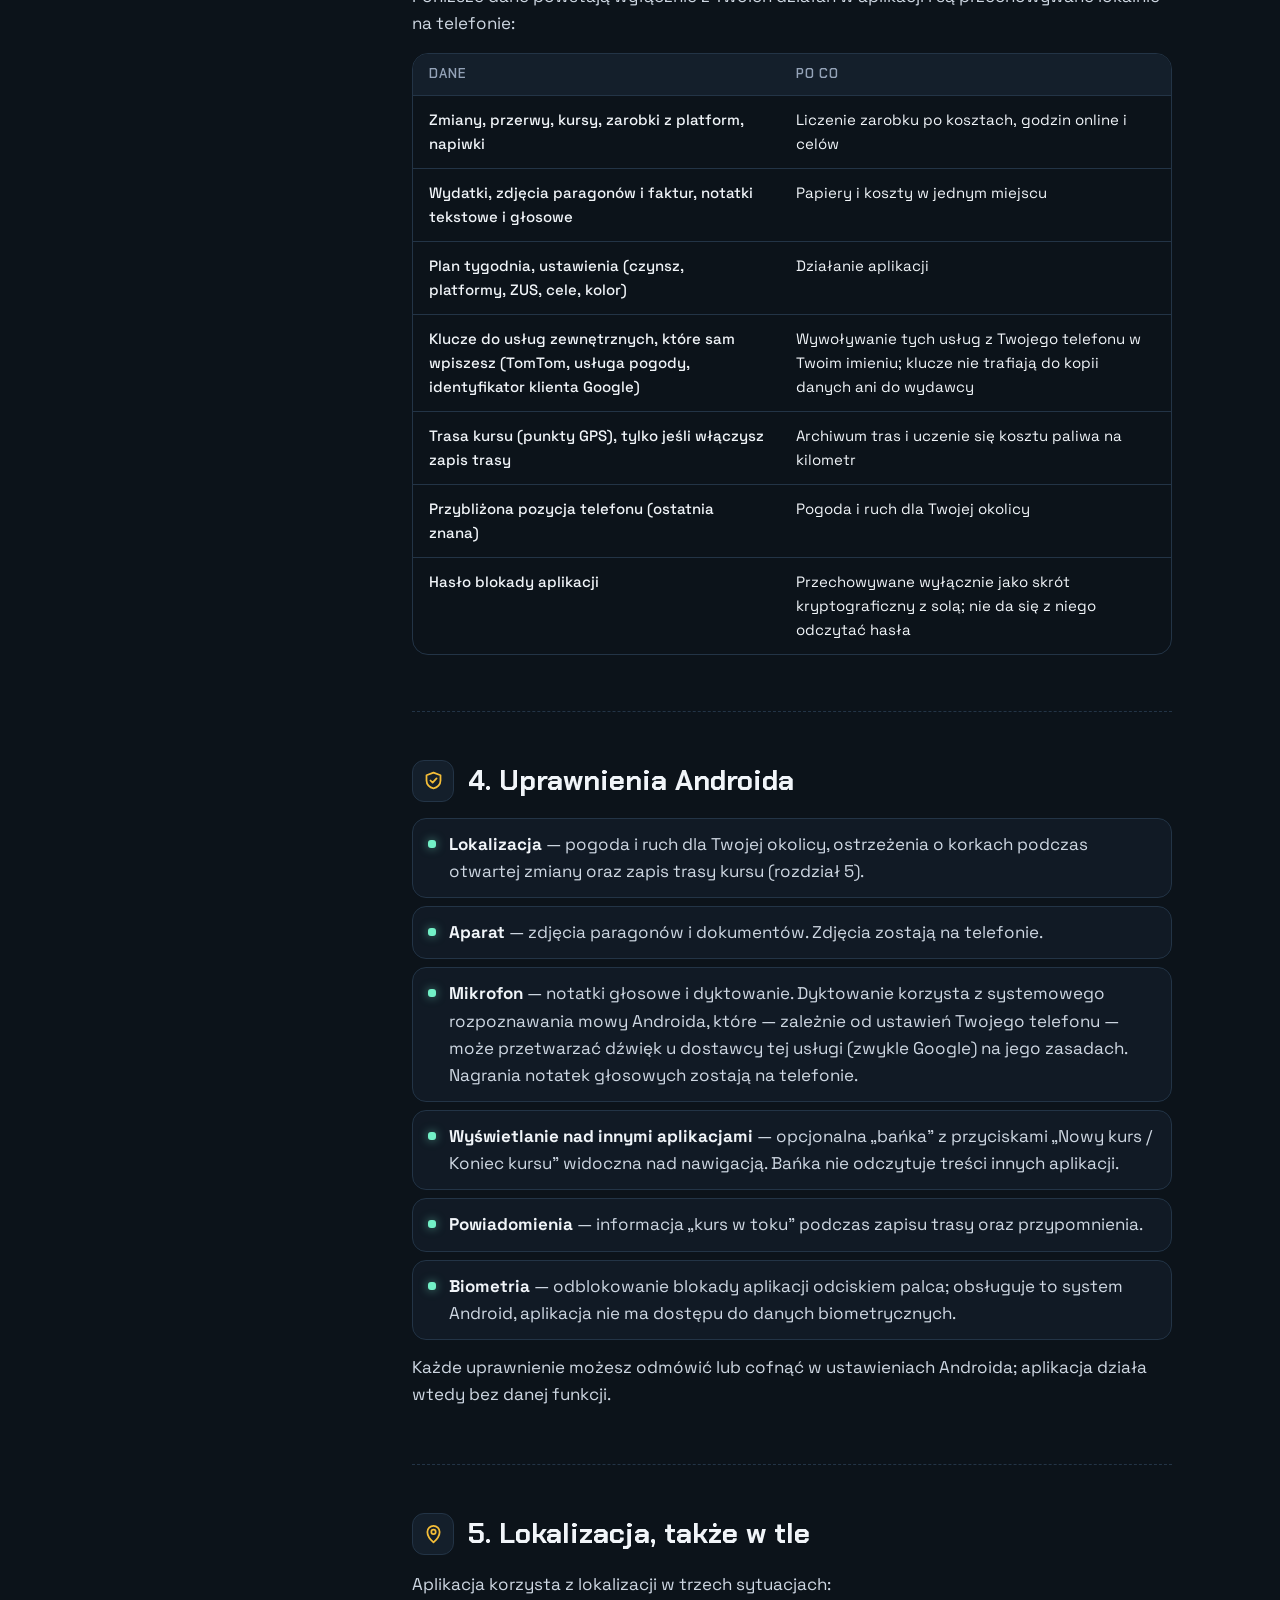
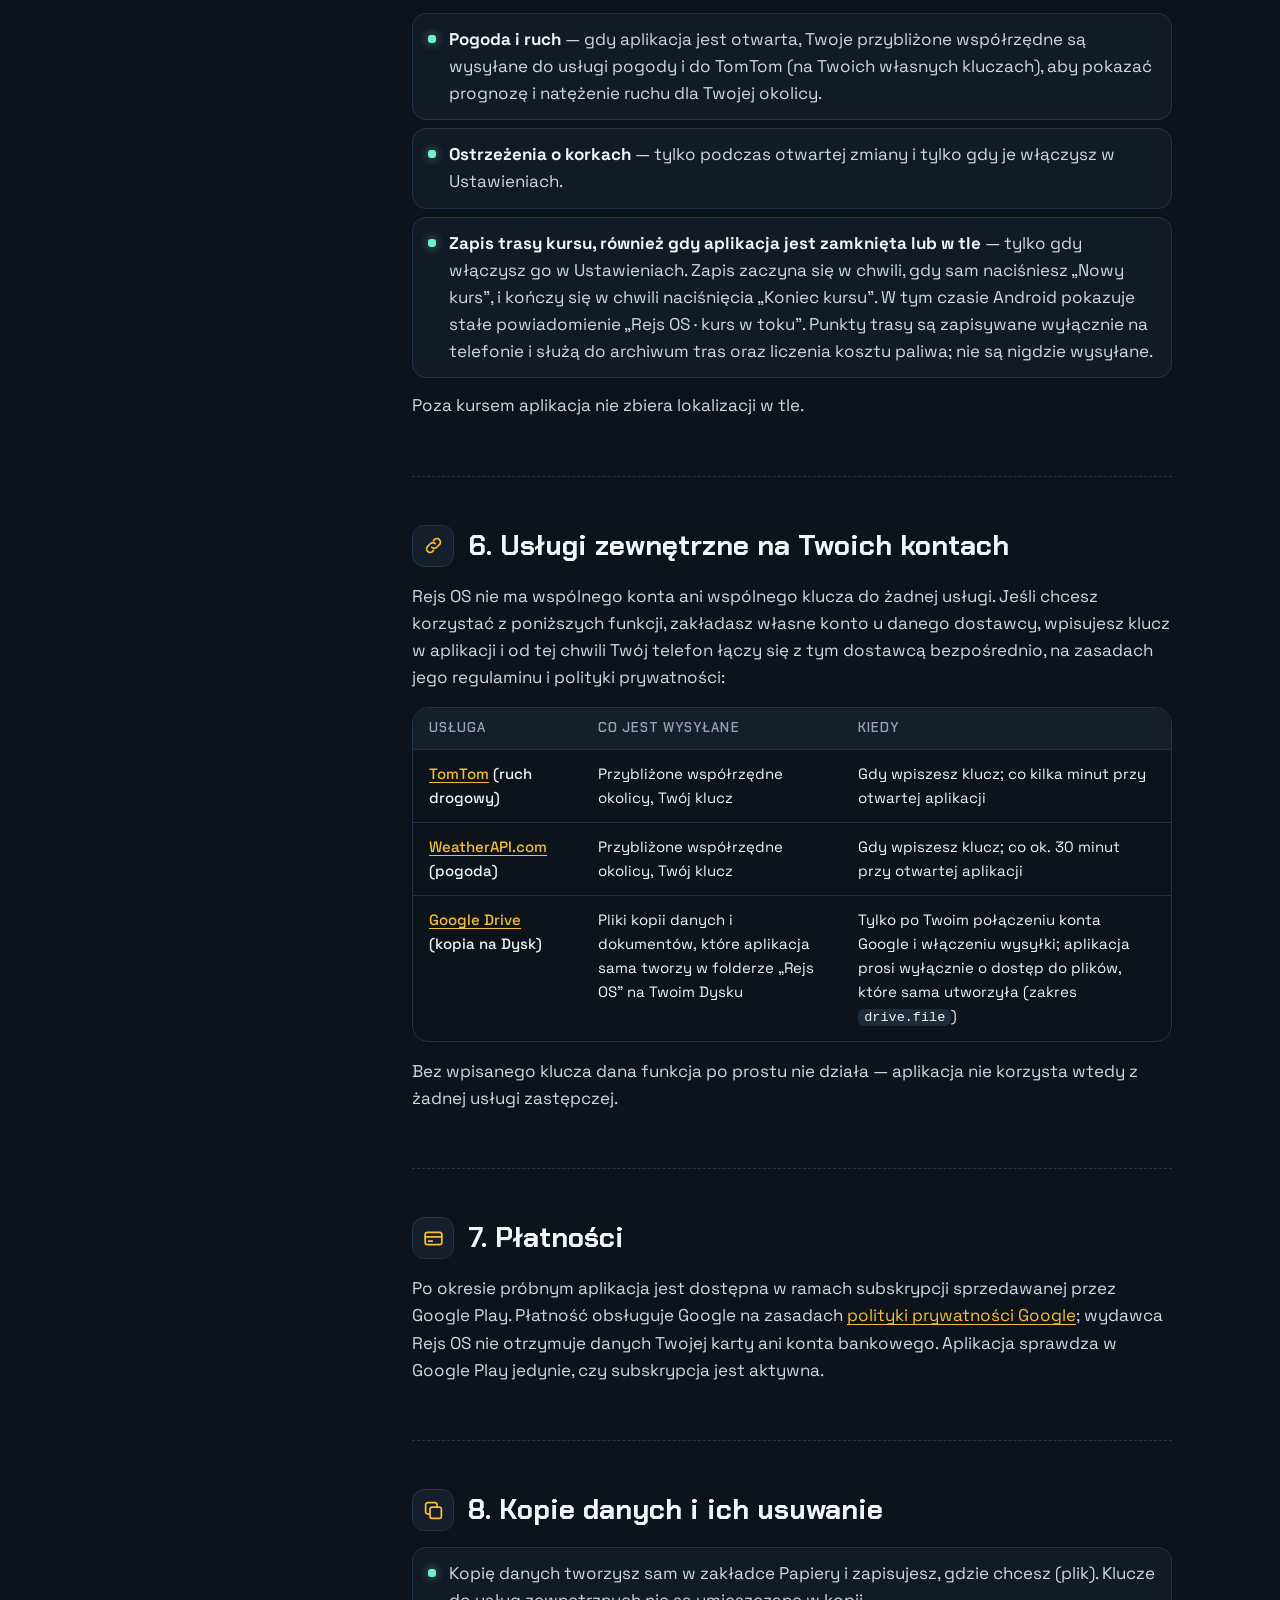
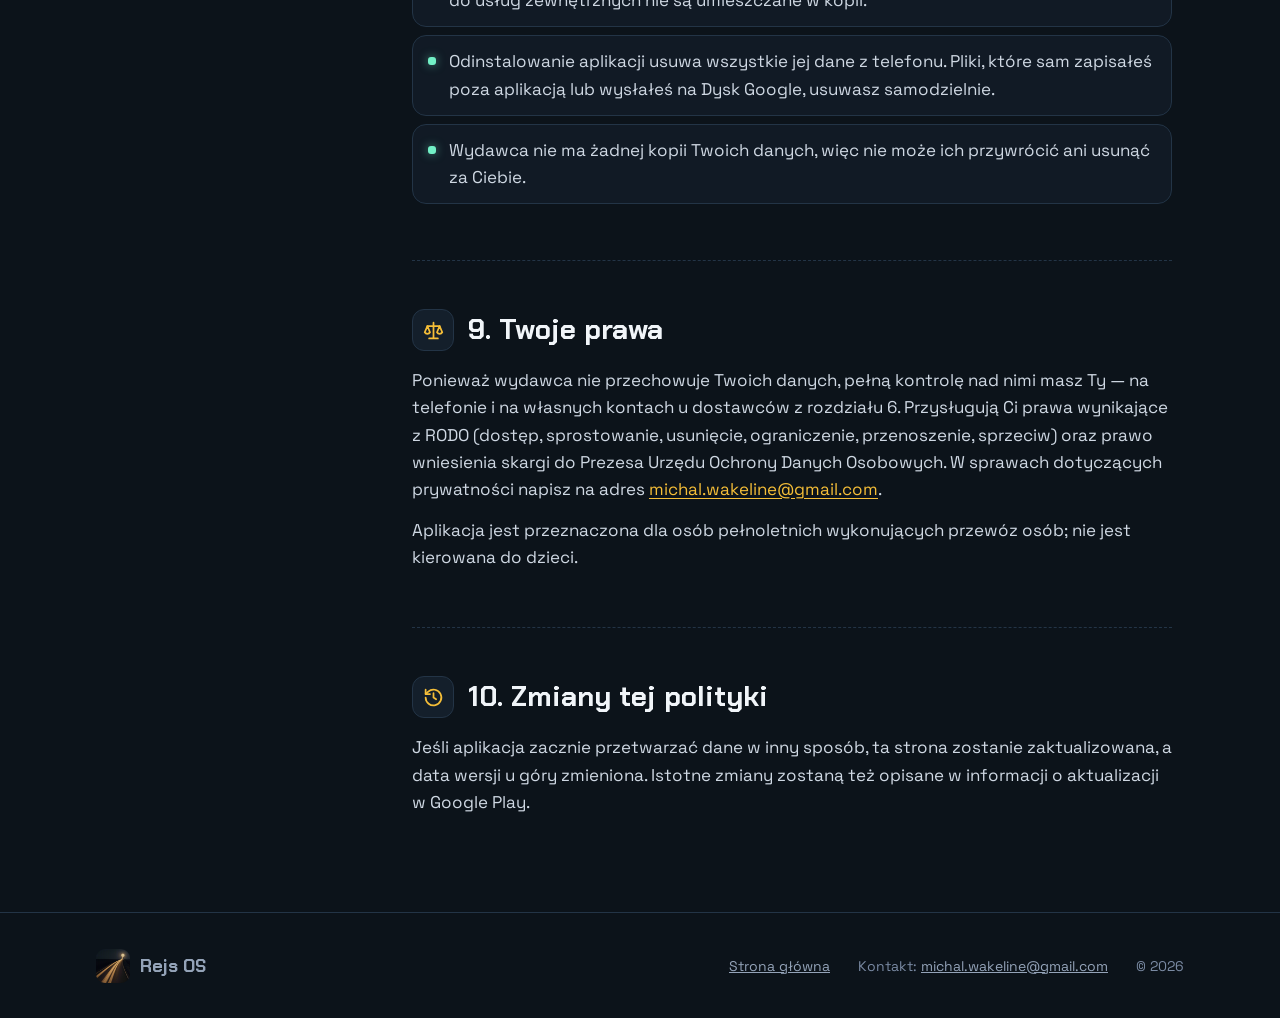
==== commit 6a2a2349: "Strona v1: poprawione zrzuty i liczby, PL/UA/EN, „Zarobek po kosztach auta” zamiast „Rytm snu”, nowa" ====
--- a/polityka-prywatnosci.html
+++ b/polityka-prywatnosci.html
@@ -7,123 +7,208 @@
   <meta name="description" content="Polityka prywatności aplikacji Rejs OS: jakie dane przetwarza aplikacja, gdzie są przechowywane i z jakich usług zewnętrznych korzysta.">
   <meta name="theme-color" content="#0c131a">
   <link rel="icon" href="img/favicon.png" type="image/png">
+  <link rel="apple-touch-icon" href="img/icon-180.png">
   <link rel="preconnect" href="https://fonts.googleapis.com">
   <link rel="preconnect" href="https://fonts.gstatic.com" crossorigin>
-  <link href="https://fonts.googleapis.com/css2?family=Chakra+Petch:wght@500;600;700&family=Space+Grotesk:wght@400;500;700&display=swap" rel="stylesheet">
+  <link href="https://fonts.googleapis.com/css2?family=Chakra+Petch:wght@500;600;700&family=Space+Grotesk:wght@400;500;700&family=Exo+2:wght@500;600;700&family=Manrope:wght@400;500;700&display=swap" rel="stylesheet">
   <link rel="stylesheet" href="style.css">
+  <link rel="stylesheet" href="polityka.css">
+  <script>document.documentElement.classList.add('js'); if (matchMedia('(prefers-reduced-motion: reduce)').matches) document.documentElement.classList.add('rm');
+    /* Rozdziały pojawiają się przy przewijaniu; gdyby polityka.js się nie wczytał, po 3 s treść i tak jest widoczna */
+    if ('IntersectionObserver' in window) { document.documentElement.classList.add('pp-reveal'); setTimeout(function () { if (!window.ppReady) document.documentElement.classList.remove('pp-reveal'); }, 3000); }</script>
 </head>
-<body>
+<body class="pp-page">
   <header class="top solid" id="top">
     <div class="wrap">
-      <a class="brand" href="./"><img src="img/favicon.png" alt="" width="34" height="34">Rejs OS</a>
-      <nav aria-label="Strona główna">
-        <a href="./#licznik">Jak liczy</a>
-        <a href="./#funkcje">Funkcje</a>
-        <a href="./#prywatnosc">Prywatność</a>
-        <a href="./#cena">Cena</a>
+      <div class="brandbox">
+        <a class="brand" href="./"><img src="img/favicon.png" alt="" width="34" height="34">Rejs OS</a>
+        <div class="lang" role="group" aria-label="Język strony" data-i18n-aria="lang.aria">
+          <button type="button" data-lang="pl" lang="pl" aria-label="Polski" aria-pressed="true"><i class="flag pl" aria-hidden="true"></i>PL</button>
+          <button type="button" data-lang="uk" lang="uk" aria-label="Українська" aria-pressed="false"><i class="flag uk" aria-hidden="true"></i>UA</button>
+          <button type="button" data-lang="en" lang="en" aria-label="English" aria-pressed="false"><i class="flag en" aria-hidden="true"></i>EN</button>
+        </div>
+      </div>
+      <nav aria-label="Sekcje strony" data-i18n-aria="nav.aria">
+        <a href="./#licznik" data-i18n="nav.meter">Jak liczy</a>
+        <a href="./#funkcje" data-i18n="nav.features">Funkcje</a>
+        <a href="./#prywatnosc" data-i18n="nav.privacy">Prywatność</a>
+        <a href="./#cena" data-i18n="nav.price">Cena</a>
       </nav>
-      <a class="btn small" href="./#cena">14 dni za darmo</a>
-    </div>
+      <a class="btn small" href="./#cena" data-i18n="nav.cta">14 dni za darmo</a>
+    </div>
+    <i class="pp-progress" aria-hidden="true"></i>
   </header>
 
-    <article class="doc">
-      <h1>Polityka prywatności aplikacji Rejs OS</h1>
-      <p class="meta">Wersja z dnia 24 października 2026 r. Dotyczy aplikacji Rejs OS na Androida (pakiet <code>app.rejsos.notes</code>).</p>
-
-      <div class="toc">
-        <strong>Spis treści</strong>
-        <ol>
-          <li><a href="#kto">Kto odpowiada za dane</a></li>
-          <li><a href="#zasada">Zasada: dane zostają na telefonie</a></li>
-          <li><a href="#jakie">Jakie dane przetwarza aplikacja</a></li>
-          <li><a href="#uprawnienia">Uprawnienia Androida</a></li>
-          <li><a href="#lokalizacja">Lokalizacja, także w tle</a></li>
-          <li><a href="#uslugi">Usługi zewnętrzne na Twoich kontach</a></li>
-          <li><a href="#platnosci">Płatności</a></li>
-          <li><a href="#kopie">Kopie danych i ich usuwanie</a></li>
-          <li><a href="#prawa">Twoje prawa</a></li>
-          <li><a href="#zmiany">Zmiany tej polityki</a></li>
-        </ol>
-      </div>
-
-      <h2 id="kto">1. Kto odpowiada za dane</h2>
-      <p>Administratorem danych osobowych w rozumieniu RODO, w zakresie, w jakim aplikacja w ogóle je przetwarza, jest wydawca aplikacji Rejs OS:</p>
-      <p><strong>Michał Krawczyński</strong> (działalność gospodarcza, NIP 9571150909, REGON 523624655)<br>ul. Rolna 109, 10‑804 Olsztyn<br>e‑mail: <a href="mailto:kontakt@rejsos.com">kontakt@rejsos.com</a></p>
-
-      <h2 id="zasada">2. Zasada: dane zostają na telefonie</h2>
-      <div class="note">
-        <p style="margin:0"><strong>Rejs OS nie ma własnego serwera, nie wymaga założenia konta i nie wysyła Twoich danych do wydawcy.</strong> Wszystko, co wpisujesz i zapisujesz w aplikacji, jest przechowywane wyłącznie w pamięci Twojego telefonu. Aplikacja nie zawiera reklam ani narzędzi analitycznych i nie śledzi Twojej aktywności.</p>
-      </div>
-      <p>Jedyne połączenia sieciowe, jakie aplikacja wykonuje, idą do usług, które sam włączysz i do których podasz własne klucze lub własne konto (rozdział 6), oraz do Google Play w celu obsługi subskrypcji (rozdział 7).</p>
-
-      <h2 id="jakie">3. Jakie dane przetwarza aplikacja</h2>
-      <p>Poniższe dane powstają wyłącznie z Twoich działań w aplikacji i są przechowywane lokalnie na telefonie:</p>
-      <div class="tbl"><table>
-        <tr><th>Dane</th><th>Po co</th></tr>
-        <tr><td>Zmiany, przerwy, kursy, zarobki z platform, napiwki</td><td>Liczenie zarobku po kosztach, godzin online i celów</td></tr>
-        <tr><td>Wydatki, zdjęcia paragonów i faktur, notatki tekstowe i głosowe</td><td>Papiery i koszty w jednym miejscu</td></tr>
-        <tr><td>Plan tygodnia, ustawienia (czynsz, platformy, ZUS, cele, kolor)</td><td>Działanie aplikacji</td></tr>
-        <tr><td>Klucze do usług zewnętrznych, które sam wpiszesz (TomTom, usługa pogody, identyfikator klienta Google)</td><td>Wywoływanie tych usług z Twojego telefonu w Twoim imieniu; klucze nie trafiają do kopii danych ani do wydawcy</td></tr>
-        <tr><td>Trasa kursu (punkty GPS), tylko jeśli włączysz zapis trasy</td><td>Archiwum tras i uczenie się kosztu paliwa na kilometr</td></tr>
-        <tr><td>Przybliżona pozycja telefonu (ostatnia znana)</td><td>Pogoda i ruch dla Twojej okolicy</td></tr>
-        <tr><td>Hasło blokady aplikacji</td><td>Przechowywane wyłącznie jako skrót kryptograficzny z solą; nie da się z niego odczytać hasła</td></tr>
-      </table></div>
-
-      <h2 id="uprawnienia">4. Uprawnienia Androida</h2>
-      <ul>
-        <li><strong>Lokalizacja</strong> — pogoda i ruch dla Twojej okolicy, ostrzeżenia o korkach podczas otwartej zmiany oraz zapis trasy kursu (rozdział 5).</li>
-        <li><strong>Aparat</strong> — zdjęcia paragonów i dokumentów. Zdjęcia zostają na telefonie.</li>
-        <li><strong>Mikrofon</strong> — notatki głosowe i dyktowanie. Dyktowanie korzysta z systemowego rozpoznawania mowy Androida, które — zależnie od ustawień Twojego telefonu — może przetwarzać dźwięk u dostawcy tej usługi (zwykle Google) na jego zasadach. Nagrania notatek głosowych zostają na telefonie.</li>
-        <li><strong>Wyświetlanie nad innymi aplikacjami</strong> — opcjonalna „bańka” z przyciskami „Nowy kurs / Koniec kursu” widoczna nad nawigacją. Bańka nie odczytuje treści innych aplikacji.</li>
-        <li><strong>Powiadomienia</strong> — informacja „kurs w toku” podczas zapisu trasy oraz przypomnienia.</li>
-        <li><strong>Biometria</strong> — odblokowanie blokady aplikacji odciskiem palca; obsługuje to system Android, aplikacja nie ma dostępu do danych biometrycznych.</li>
+  <main class="pp" lang="pl">
+    <!-- Nagłówek dokumentu + najważniejsze zasady (skrót z rozdziału 2, pełna treść niżej bez zmian) -->
+    <div class="wrap pp-hero">
+      <p class="eyebrow pp-in" style="--d:0">Prywatność</p>
+      <h1 class="pp-in" style="--d:1">Polityka prywatności aplikacji Rejs OS</h1>
+      <p class="meta pp-in" style="--d:2">Wersja z dnia 2 listopada 2026 r. Dotyczy aplikacji Rejs OS na Androida (pakiet <code>app.rejsos.notes</code>).</p>
+      <p class="pp-langnote" data-doc="note" hidden></p>
+
+      <ul class="pp-keys" aria-label="Najważniejsze zasady">
+        <li class="pp-key pp-in" style="--d:3">
+          <span class="pp-key-ic" aria-hidden="true"><svg viewBox="0 0 24 24" fill="none" stroke="currentColor" stroke-width="2" stroke-linecap="round" stroke-linejoin="round"><rect x="5" y="2" width="14" height="20" rx="3"/><rect x="9" y="10.5" width="6" height="5" rx="1"/><path d="M10 10.5V9a2 2 0 0 1 4 0v1.5"/></svg></span>
+          <b>Dane zostają na telefonie</b>
+          <span>Wszystko, co wpisujesz i zapisujesz w aplikacji, jest przechowywane wyłącznie w pamięci Twojego telefonu.</span>
+        </li>
+        <li class="pp-key pp-in" style="--d:4">
+          <span class="pp-key-ic" aria-hidden="true"><svg viewBox="0 0 24 24" fill="none" stroke="currentColor" stroke-width="2" stroke-linecap="round" stroke-linejoin="round"><circle cx="10" cy="8" r="4"/><path d="M3 21c0-3.9 3.1-7 7-7 1.4 0 2.6.4 3.7 1"/><path d="M16 16l5 5M21 16l-5 5"/></svg></span>
+          <b>Bez konta</b>
+          <span>Rejs OS nie wymaga założenia konta.</span>
+        </li>
+        <li class="pp-key pp-in" style="--d:5">
+          <span class="pp-key-ic" aria-hidden="true"><svg viewBox="0 0 24 24" fill="none" stroke="currentColor" stroke-width="2" stroke-linecap="round" stroke-linejoin="round"><rect x="3" y="3" width="18" height="7" rx="2"/><rect x="3" y="14" width="10" height="7" rx="2"/><path d="M7 6.5h.01M7 17.5h.01M16 15l5 5M21 15l-5 5"/></svg></span>
+          <b>Bez serwera autora</b>
+          <span>Rejs OS nie ma własnego serwera i nie wysyła Twoich danych do wydawcy.</span>
+        </li>
+        <li class="pp-key pp-in" style="--d:6">
+          <span class="pp-key-ic" aria-hidden="true"><svg viewBox="0 0 24 24" fill="none" stroke="currentColor" stroke-width="2" stroke-linecap="round" stroke-linejoin="round"><path d="M3 3l18 18"/><path d="M10.6 5.1A10 10 0 0 1 12 5c5 0 9 4.5 10 7-.4 1-1.2 2.3-2.4 3.5M6.6 6.6C4.4 8 2.8 10.1 2 12c1 2.5 5 7 10 7 1.9 0 3.6-.6 5-1.5"/><path d="M9.9 9.9a3 3 0 0 0 4.2 4.2"/></svg></span>
+          <b>Bez reklam i analityki</b>
+          <span>Aplikacja nie zawiera reklam ani narzędzi analitycznych i nie śledzi Twojej aktywności.</span>
+        </li>
       </ul>
-      <p>Każde uprawnienie możesz odmówić lub cofnąć w ustawieniach Androida; aplikacja działa wtedy bez danej funkcji.</p>
-
-      <h2 id="lokalizacja">5. Lokalizacja, także w tle</h2>
-      <p>Aplikacja korzysta z lokalizacji w trzech sytuacjach:</p>
-      <ul>
-        <li><strong>Pogoda i ruch</strong> — gdy aplikacja jest otwarta, Twoje przybliżone współrzędne są wysyłane do usługi pogody i do TomTom (na Twoich własnych kluczach), aby pokazać prognozę i natężenie ruchu dla Twojej okolicy.</li>
-        <li><strong>Ostrzeżenia o korkach</strong> — tylko podczas otwartej zmiany i tylko gdy je włączysz w Ustawieniach.</li>
-        <li><strong>Zapis trasy kursu, również gdy aplikacja jest zamknięta lub w tle</strong> — tylko gdy włączysz go w Ustawieniach. Zapis zaczyna się w chwili, gdy sam naciśniesz „Nowy kurs”, i kończy się w chwili naciśnięcia „Koniec kursu”. W tym czasie Android pokazuje stałe powiadomienie „Rejs OS · kurs w toku”. Punkty trasy są zapisywane wyłącznie na telefonie i służą do archiwum tras oraz liczenia kosztu paliwa; nie są nigdzie wysyłane.</li>
-      </ul>
-      <p>Poza kursem aplikacja nie zbiera lokalizacji w tle.</p>
-
-      <h2 id="uslugi">6. Usługi zewnętrzne na Twoich kontach</h2>
-      <p>Rejs OS nie ma wspólnego konta ani wspólnego klucza do żadnej usługi. Jeśli chcesz korzystać z poniższych funkcji, zakładasz własne konto u danego dostawcy, wpisujesz klucz w aplikacji i od tej chwili Twój telefon łączy się z tym dostawcą bezpośrednio, na zasadach jego regulaminu i polityki prywatności:</p>
-      <div class="tbl"><table>
-        <tr><th>Usługa</th><th>Co jest wysyłane</th><th>Kiedy</th></tr>
-        <tr><td><a href="https://www.tomtom.com/privacy/" rel="noopener">TomTom</a> (ruch drogowy)</td><td>Przybliżone współrzędne okolicy, Twój klucz</td><td>Gdy wpiszesz klucz; co kilka minut przy otwartej aplikacji</td></tr>
-        <tr><td><a href="https://www.weatherapi.com/privacy.aspx" rel="noopener">WeatherAPI.com</a> (pogoda)</td><td>Przybliżone współrzędne okolicy, Twój klucz</td><td>Gdy wpiszesz klucz; co ok. 30 minut przy otwartej aplikacji</td></tr>
-        <tr><td><a href="https://policies.google.com/privacy" rel="noopener">Google Drive</a> (kopia na Dysk)</td><td>Pliki kopii danych i dokumentów, które aplikacja sama tworzy w folderze „Rejs OS” na Twoim Dysku</td><td>Tylko po Twoim połączeniu konta Google i włączeniu wysyłki; aplikacja prosi wyłącznie o dostęp do plików, które sama utworzyła (zakres <code>drive.file</code>)</td></tr>
-      </table></div>
-      <p>Bez wpisanego klucza dana funkcja po prostu nie działa — aplikacja nie korzysta wtedy z żadnej usługi zastępczej.</p>
-
-      <h2 id="platnosci">7. Płatności</h2>
-      <p>Po okresie próbnym aplikacja jest dostępna w ramach subskrypcji sprzedawanej przez Google Play. Płatność obsługuje Google na zasadach <a href="https://policies.google.com/privacy" rel="noopener">polityki prywatności Google</a>; wydawca Rejs OS nie otrzymuje danych Twojej karty ani konta bankowego. Aplikacja sprawdza w Google Play jedynie, czy subskrypcja jest aktywna.</p>
-
-      <h2 id="kopie">8. Kopie danych i ich usuwanie</h2>
-      <ul>
-        <li>Kopię danych tworzysz sam w zakładce Papiery i zapisujesz, gdzie chcesz (plik). Klucze do usług zewnętrznych nie są umieszczane w kopii.</li>
-        <li>Odinstalowanie aplikacji usuwa wszystkie jej dane z telefonu. Pliki, które sam zapisałeś poza aplikacją lub wysłałeś na Dysk Google, usuwasz samodzielnie.</li>
-        <li>Wydawca nie ma żadnej kopii Twoich danych, więc nie może ich przywrócić ani usunąć za Ciebie.</li>
-      </ul>
-
-      <h2 id="prawa">9. Twoje prawa</h2>
-      <p>Ponieważ wydawca nie przechowuje Twoich danych, pełną kontrolę nad nimi masz Ty — na telefonie i na własnych kontach u dostawców z rozdziału 6. Przysługują Ci prawa wynikające z RODO (dostęp, sprostowanie, usunięcie, ograniczenie, przenoszenie, sprzeciw) oraz prawo wniesienia skargi do Prezesa Urzędu Ochrony Danych Osobowych. W sprawach dotyczących prywatności napisz na adres <a href="mailto:kontakt@rejsos.com">kontakt@rejsos.com</a>.</p>
-      <p>Aplikacja jest przeznaczona dla osób pełnoletnich wykonujących przewóz osób; nie jest kierowana do dzieci.</p>
-
-      <h2 id="zmiany">10. Zmiany tej polityki</h2>
-      <p>Jeśli aplikacja zacznie przetwarzać dane w inny sposób, ta strona zostanie zaktualizowana, a data wersji u góry zmieniona. Istotne zmiany zostaną też opisane w informacji o aktualizacji w Google Play.</p>
-    </article>
-
-    <footer class="foot" id="kontakt">
+      <p class="pp-keys-src pp-in" style="--d:7"><a href="#zasada">Skrót z rozdziału 2 →</a></p>
+    </div>
+
+    <div class="wrap pp-layout">
+      <!-- Spis treści: na komputerze przyklejony z boku, na telefonie zwijany pasek pod nagłówkiem -->
+      <nav class="pp-toc" aria-label="Spis treści">
+        <details open>
+          <summary>
+            <span class="pp-toc-lbl">Spis treści</span>
+            <span class="pp-toc-cur" aria-hidden="true"></span>
+            <svg class="pp-toc-chev" viewBox="0 0 24 24" fill="none" stroke="currentColor" stroke-width="2.2" stroke-linecap="round" stroke-linejoin="round" aria-hidden="true"><path d="M6 9l6 6 6-6"/></svg>
+          </summary>
+          <ol>
+            <li><a href="#kto"><span class="no">01</span>Kto odpowiada za dane</a></li>
+            <li><a href="#zasada"><span class="no">02</span>Zasada: dane zostają na telefonie</a></li>
+            <li><a href="#jakie"><span class="no">03</span>Jakie dane przetwarza aplikacja</a></li>
+            <li><a href="#uprawnienia"><span class="no">04</span>Uprawnienia Androida</a></li>
+            <li><a href="#lokalizacja"><span class="no">05</span>Lokalizacja, także w tle</a></li>
+            <li><a href="#uslugi"><span class="no">06</span>Usługi zewnętrzne na Twoich kontach</a></li>
+            <li><a href="#platnosci"><span class="no">07</span>Płatności</a></li>
+            <li><a href="#kopie"><span class="no">08</span>Kopie danych i ich usuwanie</a></li>
+            <li><a href="#prawa"><span class="no">09</span>Twoje prawa</a></li>
+            <li><a href="#zmiany"><span class="no">10</span>Zmiany tej polityki</a></li>
+          </ol>
+          <i class="pp-toc-ind" aria-hidden="true"></i>
+        </details>
+      </nav>
+
+      <article class="pp-doc">
+        <section class="pp-sec" id="kto">
+          <h2><span class="pp-ic" aria-hidden="true"><svg viewBox="0 0 24 24" fill="none" stroke="currentColor" stroke-width="2" stroke-linecap="round" stroke-linejoin="round"><path d="M4 21V5a1 1 0 0 1 1-1h8a1 1 0 0 1 1 1v16"/><path d="M14 9h5a1 1 0 0 1 1 1v11"/><path d="M3 21h18M8 8h2M8 12h2M8 16h2"/></svg></span><span>1. Kto odpowiada za dane</span></h2>
+          <p>Administratorem danych osobowych w rozumieniu RODO, w zakresie, w jakim aplikacja w ogóle je przetwarza, jest wydawca aplikacji Rejs OS:</p>
+          <p class="pp-card"><strong>Michał Krawczyński WakeLine</strong> (działalność gospodarcza, NIP 9571150909, REGON 523624655)<br>ul. Rolna 109, 10‑804 Olsztyn<br>e‑mail: <a href="mailto:michal.wakeline@gmail.com">michal.wakeline@gmail.com</a></p>
+        </section>
+
+        <section class="pp-sec" id="zasada">
+          <h2><span class="pp-ic" aria-hidden="true"><svg viewBox="0 0 24 24" fill="none" stroke="currentColor" stroke-width="2" stroke-linecap="round" stroke-linejoin="round"><rect x="5" y="2" width="14" height="20" rx="3"/><rect x="9" y="10.5" width="6" height="5" rx="1"/><path d="M10 10.5V9a2 2 0 0 1 4 0v1.5"/></svg></span><span>2. Zasada: dane zostają na telefonie</span></h2>
+          <div class="note pp-note">
+            <p><strong>Rejs OS nie ma własnego serwera, nie wymaga założenia konta i nie wysyła Twoich danych do wydawcy.</strong> Wszystko, co wpisujesz i zapisujesz w aplikacji, jest przechowywane wyłącznie w pamięci Twojego telefonu. Aplikacja nie zawiera reklam ani narzędzi analitycznych i nie śledzi Twojej aktywności.</p>
+          </div>
+          <p>Jedyne połączenia sieciowe, jakie aplikacja wykonuje, idą do usług, które sam włączysz i do których podasz własne klucze lub własne konto (rozdział 6), oraz do Google Play w celu obsługi subskrypcji (rozdział 7).</p>
+        </section>
+
+        <section class="pp-sec" id="jakie">
+          <h2><span class="pp-ic" aria-hidden="true"><svg viewBox="0 0 24 24" fill="none" stroke="currentColor" stroke-width="2" stroke-linecap="round" stroke-linejoin="round"><ellipse cx="12" cy="5" rx="8" ry="3"/><path d="M4 5v14c0 1.7 3.6 3 8 3s8-1.3 8-3V5"/><path d="M4 12c0 1.7 3.6 3 8 3s8-1.3 8-3"/></svg></span><span>3. Jakie dane przetwarza aplikacja</span></h2>
+          <p>Poniższe dane powstają wyłącznie z Twoich działań w aplikacji i są przechowywane lokalnie na telefonie:</p>
+          <div class="tbl pp-tbl"><table>
+            <thead><tr><th>Dane</th><th>Po co</th></tr></thead>
+            <tbody>
+              <tr><td data-label="Dane">Zmiany, przerwy, kursy, zarobki z platform, napiwki</td><td data-label="Po co">Liczenie zarobku po kosztach, godzin online i celów</td></tr>
+              <tr><td data-label="Dane">Wydatki, zdjęcia paragonów i faktur, notatki tekstowe i głosowe</td><td data-label="Po co">Papiery i koszty w jednym miejscu</td></tr>
+              <tr><td data-label="Dane">Plan tygodnia, ustawienia (czynsz, platformy, ZUS, cele, kolor)</td><td data-label="Po co">Działanie aplikacji</td></tr>
+              <tr><td data-label="Dane">Klucze do usług zewnętrznych, które sam wpiszesz (TomTom, usługa pogody, identyfikator klienta Google)</td><td data-label="Po co">Wywoływanie tych usług z Twojego telefonu w Twoim imieniu; klucze nie trafiają do kopii danych ani do wydawcy</td></tr>
+              <tr><td data-label="Dane">Trasa kursu (punkty GPS), tylko jeśli włączysz zapis trasy</td><td data-label="Po co">Archiwum tras i uczenie się kosztu paliwa na kilometr</td></tr>
+              <tr><td data-label="Dane">Przybliżona pozycja telefonu (ostatnia znana)</td><td data-label="Po co">Pogoda i ruch dla Twojej okolicy</td></tr>
+              <tr><td data-label="Dane">Hasło blokady aplikacji</td><td data-label="Po co">Przechowywane wyłącznie jako skrót kryptograficzny z solą; nie da się z niego odczytać hasła</td></tr>
+            </tbody>
+          </table></div>
+        </section>
+
+        <section class="pp-sec" id="uprawnienia">
+          <h2><span class="pp-ic" aria-hidden="true"><svg viewBox="0 0 24 24" fill="none" stroke="currentColor" stroke-width="2" stroke-linecap="round" stroke-linejoin="round"><path d="M12 3l8 3v6c0 4.5-3.4 8.3-8 9-4.6-.7-8-4.5-8-9V6z"/><path d="M8.5 12l2.5 2.5 4.5-5"/></svg></span><span>4. Uprawnienia Androida</span></h2>
+          <ul class="pp-list">
+            <li><strong>Lokalizacja</strong> — pogoda i ruch dla Twojej okolicy, ostrzeżenia o korkach podczas otwartej zmiany oraz zapis trasy kursu (rozdział 5).</li>
+            <li><strong>Aparat</strong> — zdjęcia paragonów i dokumentów. Zdjęcia zostają na telefonie.</li>
+            <li><strong>Mikrofon</strong> — notatki głosowe i dyktowanie. Dyktowanie korzysta z systemowego rozpoznawania mowy Androida, które — zależnie od ustawień Twojego telefonu — może przetwarzać dźwięk u dostawcy tej usługi (zwykle Google) na jego zasadach. Nagrania notatek głosowych zostają na telefonie.</li>
+            <li><strong>Wyświetlanie nad innymi aplikacjami</strong> — opcjonalna „bańka” z przyciskami „Nowy kurs / Koniec kursu” widoczna nad nawigacją. Bańka nie odczytuje treści innych aplikacji.</li>
+            <li><strong>Powiadomienia</strong> — informacja „kurs w toku” podczas zapisu trasy oraz przypomnienia.</li>
+            <li><strong>Biometria</strong> — odblokowanie blokady aplikacji odciskiem palca; obsługuje to system Android, aplikacja nie ma dostępu do danych biometrycznych.</li>
+          </ul>
+          <p>Każde uprawnienie możesz odmówić lub cofnąć w ustawieniach Androida; aplikacja działa wtedy bez danej funkcji.</p>
+        </section>
+
+        <section class="pp-sec" id="lokalizacja">
+          <h2><span class="pp-ic" aria-hidden="true"><svg viewBox="0 0 24 24" fill="none" stroke="currentColor" stroke-width="2" stroke-linecap="round" stroke-linejoin="round"><path d="M12 21s-7-6.2-7-12a7 7 0 0 1 14 0c0 5.8-7 12-7 12z"/><circle cx="12" cy="9" r="2.5"/></svg></span><span>5. Lokalizacja, także w tle</span></h2>
+          <p>Aplikacja korzysta z lokalizacji w trzech sytuacjach:</p>
+          <ul class="pp-list">
+            <li><strong>Pogoda i ruch</strong> — gdy aplikacja jest otwarta, Twoje przybliżone współrzędne są wysyłane do usługi pogody i do TomTom (na Twoich własnych kluczach), aby pokazać prognozę i natężenie ruchu dla Twojej okolicy.</li>
+            <li><strong>Ostrzeżenia o korkach</strong> — tylko podczas otwartej zmiany i tylko gdy je włączysz w Ustawieniach.</li>
+            <li><strong>Zapis trasy kursu, również gdy aplikacja jest zamknięta lub w tle</strong> — tylko gdy włączysz go w Ustawieniach. Zapis zaczyna się w chwili, gdy sam naciśniesz „Nowy kurs”, i kończy się w chwili naciśnięcia „Koniec kursu”. W tym czasie Android pokazuje stałe powiadomienie „Rejs OS · kurs w toku”. Punkty trasy są zapisywane wyłącznie na telefonie i służą do archiwum tras oraz liczenia kosztu paliwa; nie są nigdzie wysyłane.</li>
+          </ul>
+          <p>Poza kursem aplikacja nie zbiera lokalizacji w tle.</p>
+        </section>
+
+        <section class="pp-sec" id="uslugi">
+          <h2><span class="pp-ic" aria-hidden="true"><svg viewBox="0 0 24 24" fill="none" stroke="currentColor" stroke-width="2" stroke-linecap="round" stroke-linejoin="round"><path d="M10 14a4 4 0 0 0 5.7 0l3-3a4 4 0 0 0-5.7-5.7l-1 1"/><path d="M14 10a4 4 0 0 0-5.7 0l-3 3a4 4 0 0 0 5.7 5.7l1-1"/></svg></span><span>6. Usługi zewnętrzne na Twoich kontach</span></h2>
+          <p>Rejs OS nie ma wspólnego konta ani wspólnego klucza do żadnej usługi. Jeśli chcesz korzystać z poniższych funkcji, zakładasz własne konto u danego dostawcy, wpisujesz klucz w aplikacji i od tej chwili Twój telefon łączy się z tym dostawcą bezpośrednio, na zasadach jego regulaminu i polityki prywatności:</p>
+          <div class="tbl pp-tbl"><table>
+            <thead><tr><th>Usługa</th><th>Co jest wysyłane</th><th>Kiedy</th></tr></thead>
+            <tbody>
+              <tr><td data-label="Usługa"><a href="https://www.tomtom.com/privacy/" rel="noopener">TomTom</a> (ruch drogowy)</td><td data-label="Co jest wysyłane">Przybliżone współrzędne okolicy, Twój klucz</td><td data-label="Kiedy">Gdy wpiszesz klucz; co kilka minut przy otwartej aplikacji</td></tr>
+              <tr><td data-label="Usługa"><a href="https://www.weatherapi.com/privacy.aspx" rel="noopener">WeatherAPI.com</a> (pogoda)</td><td data-label="Co jest wysyłane">Przybliżone współrzędne okolicy, Twój klucz</td><td data-label="Kiedy">Gdy wpiszesz klucz; co ok. 30 minut przy otwartej aplikacji</td></tr>
+              <tr><td data-label="Usługa"><a href="https://policies.google.com/privacy" rel="noopener">Google Drive</a> (kopia na Dysk)</td><td data-label="Co jest wysyłane">Pliki kopii danych i dokumentów, które aplikacja sama tworzy w folderze „Rejs OS” na Twoim Dysku</td><td data-label="Kiedy">Tylko po Twoim połączeniu konta Google i włączeniu wysyłki; aplikacja prosi wyłącznie o dostęp do plików, które sama utworzyła (zakres <code>drive.file</code>)</td></tr>
+            </tbody>
+          </table></div>
+          <p>Bez wpisanego klucza dana funkcja po prostu nie działa — aplikacja nie korzysta wtedy z żadnej usługi zastępczej.</p>
+        </section>
+
+        <section class="pp-sec" id="platnosci">
+          <h2><span class="pp-ic" aria-hidden="true"><svg viewBox="0 0 24 24" fill="none" stroke="currentColor" stroke-width="2" stroke-linecap="round" stroke-linejoin="round"><rect x="2.5" y="5" width="19" height="14" rx="2.5"/><path d="M2.5 10h19M6.5 15h4"/></svg></span><span>7. Płatności</span></h2>
+          <p>Po okresie próbnym aplikacja jest dostępna w ramach subskrypcji sprzedawanej przez Google Play. Płatność obsługuje Google na zasadach <a href="https://policies.google.com/privacy" rel="noopener">polityki prywatności Google</a>; wydawca Rejs OS nie otrzymuje danych Twojej karty ani konta bankowego. Aplikacja sprawdza w Google Play jedynie, czy subskrypcja jest aktywna.</p>
+        </section>
+
+        <section class="pp-sec" id="kopie">
+          <h2><span class="pp-ic" aria-hidden="true"><svg viewBox="0 0 24 24" fill="none" stroke="currentColor" stroke-width="2" stroke-linecap="round" stroke-linejoin="round"><rect x="8" y="8" width="13" height="13" rx="2.5"/><path d="M16 8V5.5A2.5 2.5 0 0 0 13.5 3h-8A2.5 2.5 0 0 0 3 5.5v8A2.5 2.5 0 0 0 5.5 16H8"/></svg></span><span>8. Kopie danych i ich usuwanie</span></h2>
+          <ul class="pp-list">
+            <li>Kopię danych tworzysz sam w zakładce Papiery i zapisujesz, gdzie chcesz (plik). Klucze do usług zewnętrznych nie są umieszczane w kopii.</li>
+            <li>Odinstalowanie aplikacji usuwa wszystkie jej dane z telefonu. Pliki, które sam zapisałeś poza aplikacją lub wysłałeś na Dysk Google, usuwasz samodzielnie.</li>
+            <li>Wydawca nie ma żadnej kopii Twoich danych, więc nie może ich przywrócić ani usunąć za Ciebie.</li>
+          </ul>
+        </section>
+
+        <section class="pp-sec" id="prawa">
+          <h2><span class="pp-ic" aria-hidden="true"><svg viewBox="0 0 24 24" fill="none" stroke="currentColor" stroke-width="2" stroke-linecap="round" stroke-linejoin="round"><path d="M12 3v18M7 21h10M5 7h14"/><path d="M5 7l-3 7a3.4 3.4 0 0 0 6 0z"/><path d="M19 7l-3 7a3.4 3.4 0 0 0 6 0z"/></svg></span><span>9. Twoje prawa</span></h2>
+          <p>Ponieważ wydawca nie przechowuje Twoich danych, pełną kontrolę nad nimi masz Ty — na telefonie i na własnych kontach u dostawców z rozdziału 6. Przysługują Ci prawa wynikające z RODO (dostęp, sprostowanie, usunięcie, ograniczenie, przenoszenie, sprzeciw) oraz prawo wniesienia skargi do Prezesa Urzędu Ochrony Danych Osobowych. W sprawach dotyczących prywatności napisz na adres <a href="mailto:michal.wakeline@gmail.com">michal.wakeline@gmail.com</a>.</p>
+          <p>Aplikacja jest przeznaczona dla osób pełnoletnich wykonujących przewóz osób; nie jest kierowana do dzieci.</p>
+        </section>
+
+        <section class="pp-sec" id="zmiany">
+          <h2><span class="pp-ic" aria-hidden="true"><svg viewBox="0 0 24 24" fill="none" stroke="currentColor" stroke-width="2" stroke-linecap="round" stroke-linejoin="round"><path d="M3 12a9 9 0 1 0 3-6.7L3 8"/><path d="M3 3v5h5"/><path d="M12 7v5l3 2"/></svg></span><span>10. Zmiany tej polityki</span></h2>
+          <p>Jeśli aplikacja zacznie przetwarzać dane w inny sposób, ta strona zostanie zaktualizowana, a data wersji u góry zmieniona. Istotne zmiany zostaną też opisane w informacji o aktualizacji w Google Play.</p>
+        </section>
+      </article>
+    </div>
+  </main>
+
+  <a class="pp-totop" href="#top" aria-label="Do góry" data-doc-aria="top">
+    <svg viewBox="0 0 24 24" fill="none" stroke="currentColor" stroke-width="2.4" stroke-linecap="round" stroke-linejoin="round" aria-hidden="true"><path d="M12 19V5M5 12l7-7 7 7"/></svg>
+  </a>
+
+  <footer class="foot" id="kontakt">
     <div class="wrap">
       <a class="brand" href="./"><img src="img/favicon.png" alt="" width="28" height="28">Rejs OS</a>
-      <a href="./">Strona główna</a>
-      <span>Kontakt: <a href="mailto:kontakt@rejsos.com">kontakt@rejsos.com</a></span>
+      <a href="./" data-doc="home">Strona główna</a>
+      <span><span data-i18n="foot.contact">Kontakt:</span> <a href="mailto:michal.wakeline@gmail.com">michal.wakeline@gmail.com</a></span>
       <span>© 2026</span>
     </div>
   </footer>
+
+  <script src="i18n.js" defer></script>
+  <script src="polityka.js" defer></script>
 </body>
 </html>
--- a/style.css
+++ b/style.css
@@ -17,8 +17,9 @@
   --green: #34d399;
   --red: #f87171;
   --blue: #7cb8ff;
-  --display: 'Chakra Petch', 'Barlow Condensed', system-ui, sans-serif;
-  --body: 'Space Grotesk', system-ui, sans-serif;
+  /* Chakra Petch i Space Grotesk nie mają cyrylicy: litery ukraińskie biorą Exo 2 i Manrope (ładowane tylko, gdy są potrzebne) */
+  --display: 'Chakra Petch', 'Exo 2', 'Barlow Condensed', system-ui, sans-serif;
+  --body: 'Space Grotesk', 'Manrope', system-ui, sans-serif;
   --radius: 20px;
   --max: 1120px;
   --gutter-l: max(16px, env(safe-area-inset-left, 0px));
@@ -79,6 +80,38 @@
 .btn .play { width: 18px; height: 18px; }
 @media (max-width: 760px) { .top nav { display: none; } .top .btn { margin-left: auto; } }
 
+/* Przełącznik języka PL / UA / EN: małe pigułki z flagą, zaraz na prawo od logo (tylko z JS — bez niego i tak nie działa) */
+.brandbox { display: flex; align-items: center; gap: 12px; flex: 0 0 auto; }
+.lang { display: none; }
+.js .lang { display: flex; gap: 3px; }
+.lang button {
+  position: relative; display: inline-flex; align-items: center; gap: 4px;
+  height: 22px; padding: 0 7px 0 4px; border: 1px solid var(--line); border-radius: 99px;
+  font-family: var(--display); font-weight: 700; font-size: 10.5px; letter-spacing: .08em; line-height: 1;
+  color: var(--muted); background: color-mix(in srgb, var(--bg-deep) 70%, transparent); cursor: pointer;
+  transition: background .2s, color .2s, border-color .2s;
+}
+.lang button::after { content: ""; position: absolute; inset: -10px -1px; } /* pole dotyku ok. 42 px wysokości */
+.lang button:hover { color: var(--text); border-color: var(--line-strong); }
+.lang button[aria-pressed="true"] { background: var(--sign); border-color: var(--sign); color: var(--sign-ink); }
+.flag { width: 13px; height: 13px; border-radius: 50%; flex: 0 0 auto; box-shadow: 0 0 0 1px rgba(255,255,255,.25); background-size: cover; background-position: center; }
+.flag.pl { background: linear-gradient(#fff 50%, #dc143c 50%); }
+.flag.uk { background: linear-gradient(#0057b7 50%, #ffd700 50%); }
+.flag.en { background-image: url("data:image/svg+xml,%3Csvg xmlns='http://www.w3.org/2000/svg' viewBox='0 0 60 30'%3E%3CclipPath id='t'%3E%3Cpath d='M30 15h30v15zv15H0zH0V0zV0h30z'/%3E%3C/clipPath%3E%3Cpath d='M0 0v30h60V0z' fill='%23012169'/%3E%3Cpath d='M0 0l60 30m0-30L0 30' stroke='%23fff' stroke-width='6'/%3E%3Cpath d='M0 0l60 30m0-30L0 30' clip-path='url(%23t)' stroke='%23C8102E' stroke-width='4'/%3E%3Cpath d='M30 0v30M0 15h60' stroke='%23fff' stroke-width='10'/%3E%3Cpath d='M30 0v30M0 15h60' stroke='%23C8102E' stroke-width='6'/%3E%3C/svg%3E"); background-size: auto 100%; }
+.lang button[aria-pressed="true"] .flag { box-shadow: 0 0 0 1px rgba(12,19,26,.35); }
+.top .btn.small { white-space: nowrap; }
+@media (max-width: 760px) { .top .wrap { gap: 10px; } }
+/* Wąski telefon: w rzędzie z logo zostają same flagi (kod języka czyta czytnik ekranu z aria-label) */
+@media (max-width: 440px) {
+  .brandbox { gap: 7px; }
+  .js .top .brand { font-size: 18px; gap: 7px; }
+  .js .top .brand img { width: 26px; height: 26px; border-radius: 7px; }
+  .lang button { width: 24px; height: 24px; padding: 0; justify-content: center; font-size: 0; letter-spacing: 0; gap: 0; }
+  .lang button .flag { width: 16px; height: 16px; }
+  .lang button[aria-pressed="true"] { box-shadow: 0 0 0 1px var(--sign); }
+  .top .btn.small { font-size: 12.5px; padding: 8px 10px; }
+}
+
 /* ---------- Silnik przewijania ---------- */
 .scrolly { position: relative; }
 .sticky { position: sticky; top: 0; height: 100vh; height: 100svh; overflow: hidden; }
@@ -96,6 +129,8 @@
 #jazda .layer .wrap { width: 100%; }
 .hero-title { font-size: clamp(44px, 7.4vw, 104px); font-weight: 700; letter-spacing: -0.01em; max-width: 11ch; }
 .hero-title em { font-style: normal; color: var(--sign); }
+/* Ukraiński tytuł ma dłuższe słowa: trochę mniejszy krój, żeby na telefonie zmieścił się nad wskazówką „przewiń” */
+:root[lang="uk"] .hero-title { font-size: clamp(36px, 6.4vw, 92px); max-width: 13ch; }
 .hero-sub { margin-top: 22px; font-size: clamp(17px, 1.6vw, 20px); color: var(--muted); max-width: 34ch; }
 .hero-cta { margin-top: 30px; display: flex; flex-wrap: wrap; gap: 12px; }
 .hero-hint { position: absolute; left: 50%; bottom: calc(22px + env(safe-area-inset-bottom, 0px)); transform: translateX(-50%); color: var(--faint); font-size: 13px; letter-spacing: .14em; text-transform: uppercase; display: flex; flex-direction: column; align-items: center; gap: 8px; }
--- a/polityka.css
+++ b/polityka.css
@@ -0,0 +1,223 @@
+/* Polityka prywatności: wygląd dokumentu. Kolory, kroje, nagłówek i stopka z style.css (wspólne z główną stroną).
+   Ruch tylko lekki: wejście nagłówka, pojawianie się rozdziałów (12 px), wskaźnik w spisie treści, pasek postępu.
+   Przy „ogranicz ruch” (klasa .rm i reguła w style.css) wszystko stoi, treść jest widoczna od razu. */
+
+@media (prefers-reduced-motion: no-preference) { html { scroll-behavior: smooth; } }
+
+.pp { position: relative; isolation: isolate; }
+/* Delikatna poświata za nagłówkiem dokumentu (statyczna) */
+.pp::before {
+  content: ""; position: absolute; z-index: -1; inset: 0 0 auto; height: 720px; pointer-events: none;
+  background:
+    radial-gradient(520px 320px at 12% 120px, rgba(245,190,56,.10), transparent 70%),
+    radial-gradient(560px 360px at 88% 60px, rgba(114,240,198,.08), transparent 70%);
+}
+
+/* ---------- Pasek postępu czytania (pod nagłówkiem) ---------- */
+.pp-progress { display: none; }
+.js .pp-progress {
+  display: block; position: absolute; left: 0; right: 0; bottom: -1px; height: 2px;
+  background: linear-gradient(90deg, var(--sign), var(--meter));
+  transform-origin: 0 50%; transform: scaleX(var(--p, 0));
+}
+
+/* ---------- Nagłówek dokumentu ---------- */
+.pp-hero { padding-top: calc(64px + env(safe-area-inset-top, 0px) + clamp(40px, 7vw, 76px)); }
+.pp-hero h1 { margin-top: 14px; font-size: clamp(34px, 5.2vw, 58px); max-width: 18ch; letter-spacing: -0.005em; }
+.pp-hero .meta { margin-top: 16px; color: var(--muted); font-size: 15px; max-width: 62ch; }
+.pp code { font-size: .9em; background: var(--surface-2); padding: 1px 6px; border-radius: 6px; overflow-wrap: anywhere; }
+
+.pp-langnote {
+  display: flex; gap: 10px; align-items: flex-start; margin-top: 18px; max-width: 62ch;
+  padding: 11px 14px; border-radius: 12px; font-size: 15px; color: var(--text);
+  background: color-mix(in srgb, var(--sign) 10%, var(--bg)); border: 1.5px solid color-mix(in srgb, var(--sign) 45%, var(--line));
+}
+.pp-langnote::before { content: "i"; flex: 0 0 auto; display: grid; place-items: center; width: 20px; height: 20px; margin-top: 2px; border-radius: 50%; background: var(--sign); color: var(--sign-ink); font: 700 13px/1 var(--display); }
+
+/* Karty najważniejszych zasad */
+.pp-keys { list-style: none; margin: 34px 0 0; padding: 0; display: grid; gap: 12px; grid-template-columns: repeat(4, minmax(0, 1fr)); }
+.pp-key {
+  position: relative; display: flex; flex-direction: column; gap: 6px; padding: 18px 18px 20px;
+  background: linear-gradient(180deg, var(--surface), color-mix(in srgb, var(--surface) 55%, var(--bg)));
+  border: 1.5px solid var(--line); border-radius: 18px;
+  transition: transform .25s, border-color .25s, box-shadow .25s;
+}
+.pp-key:hover { transform: translateY(-3px); border-color: var(--line-strong); box-shadow: 0 14px 30px -18px rgba(0,0,0,.8); }
+.pp-key-ic {
+  display: grid; place-items: center; width: 42px; height: 42px; margin-bottom: 8px; border-radius: 12px;
+  color: var(--meter); background: var(--meter-bg); border: 1px solid color-mix(in srgb, var(--meter) 30%, transparent);
+  box-shadow: 0 0 22px -6px rgba(114,240,198,.45);
+}
+.pp-key-ic svg { width: 22px; height: 22px; }
+.pp-key b { font-family: var(--display); font-size: 19px; line-height: 1.15; }
+.pp-key > span:last-child { color: var(--muted); font-size: 14.5px; line-height: 1.5; }
+.pp-keys-src { margin-top: 12px; font-size: 14px; }
+.pp-keys-src a { color: var(--muted); text-decoration: none; }
+.pp-keys-src a:hover { color: var(--sign); }
+
+/* ---------- Układ: spis treści + treść ---------- */
+.pp-layout { margin-top: clamp(40px, 6vw, 72px); padding-bottom: 96px; }
+.pp-doc { min-width: 0; max-width: 760px; }
+
+/* Spis treści — wspólne */
+.pp-toc details { position: relative; }
+.pp-toc summary { list-style: none; cursor: pointer; }
+.pp-toc summary::-webkit-details-marker { display: none; }
+.pp-toc ol { list-style: none; margin: 0; padding: 0; }
+.pp-toc a {
+  display: flex; gap: 10px; align-items: baseline; padding: 7px 12px 7px 16px; border-radius: 10px;
+  color: var(--muted); text-decoration: none; font-size: 15px; line-height: 1.35;
+  transition: color .2s, background .2s;
+}
+.pp-toc a:hover { color: var(--text); background: color-mix(in srgb, var(--surface-2) 60%, transparent); }
+.pp-toc .no { flex: 0 0 auto; min-width: 1.75em; font: 600 12px/1.35 var(--display); letter-spacing: .06em; color: var(--faint); font-variant-numeric: tabular-nums; transition: color .2s; }
+.pp-toc a[aria-current] { color: var(--text); }
+.pp-toc a[aria-current] .no { color: var(--sign); }
+.pp-toc-ind { display: none; }
+
+/* Komputer: spis przyklejony z boku, wskaźnik aktywnego rozdziału */
+@media (min-width: 1000px) {
+  .pp-layout { display: grid; grid-template-columns: 252px minmax(0, 1fr); gap: 64px; align-items: start; }
+  .pp-toc { position: sticky; top: calc(64px + env(safe-area-inset-top, 0px) + 28px); }
+  .pp-toc summary { display: none; }
+  .pp-toc details::before { content: "Spis treści"; display: block; margin: 0 0 10px 16px; font: 600 12.5px/1 var(--display); letter-spacing: .16em; text-transform: uppercase; color: var(--sign); }
+  .pp-toc ol { border-left: 1.5px solid var(--line); }
+  .pp-toc a { border-radius: 0 10px 10px 0; }
+  .js .pp-toc-ind {
+    display: block; position: absolute; left: 0; top: 0; width: 2px; height: 0; border-radius: 2px;
+    background: var(--sign); box-shadow: 0 0 12px rgba(245,190,56,.6);
+    opacity: 0; transition: transform .35s cubic-bezier(.2,.7,.2,1), height .35s cubic-bezier(.2,.7,.2,1), opacity .25s;
+  }
+}
+
+/* Telefon i tablet: zwijany pasek pod nagłówkiem z nazwą bieżącego rozdziału */
+@media (max-width: 999.98px) {
+  /* Pasek na całą szerokość, z tłem, żeby treść nie prześwitywała nad nim */
+  .pp-toc {
+    position: sticky; top: calc(64px + env(safe-area-inset-top, 0px)); z-index: 40; margin-bottom: 8px;
+    margin-left: calc(-1 * var(--gutter-l)); margin-right: calc(-1 * var(--gutter-r));
+    padding: 8px var(--gutter-r) 10px var(--gutter-l);
+    background: linear-gradient(to bottom, var(--bg) 70%, color-mix(in srgb, var(--bg) 0%, transparent));
+  }
+  .pp-toc summary {
+    display: flex; align-items: center; gap: 10px; min-height: 48px; padding: 0 14px;
+    background: color-mix(in srgb, var(--surface) 92%, transparent); backdrop-filter: blur(12px); -webkit-backdrop-filter: blur(12px);
+    border: 1.5px solid var(--line); border-radius: 14px; box-shadow: 0 10px 24px -16px rgba(0,0,0,.9);
+  }
+  .pp-toc-lbl { flex: 0 0 auto; font: 600 12.5px/1 var(--display); letter-spacing: .14em; text-transform: uppercase; color: var(--sign); }
+  .pp-toc-cur { flex: 1 1 auto; min-width: 0; overflow: hidden; white-space: nowrap; text-overflow: ellipsis; color: var(--muted); font-size: 14.5px; }
+  .pp-toc-chev { flex: 0 0 auto; width: 18px; height: 18px; margin-left: auto; color: var(--muted); transition: transform .25s; }
+  .pp-toc details[open] .pp-toc-chev { transform: rotate(180deg); }
+  .pp-toc ol { margin-top: 8px; padding: 8px; background: var(--surface); border: 1.5px solid var(--line); border-radius: 14px; }
+  /* Z JS lista rozwija się nad treścią i ma własne przewijanie */
+  .js .pp-toc ol {
+    position: absolute; left: 0; right: 0; top: 100%; overflow-y: auto; overscroll-behavior: contain;
+    max-height: calc(100svh - 64px - env(safe-area-inset-top, 0px) - 80px);
+    box-shadow: 0 24px 48px -20px rgba(0,0,0,.95);
+  }
+  .js:not(.rm) .pp-toc details[open] ol { animation: ppDrop .22s cubic-bezier(.2,.7,.2,1); }
+  .pp-toc a { padding: 10px 12px; }
+  .pp-toc a[aria-current] { background: color-mix(in srgb, var(--sign) 12%, transparent); }
+}
+
+/* ---------- Rozdziały ---------- */
+/* Po skoku ze spisu nagłówek rozdziału staje tuż pod nagłówkiem strony (telefon: pod paskiem spisu) */
+.pp-sec { scroll-margin-top: calc(64px + env(safe-area-inset-top, 0px) + 32px); }
+.pp-sec:first-child { scroll-margin-top: calc(64px + env(safe-area-inset-top, 0px) + 80px); }
+.pp-sec + .pp-sec { margin-top: 56px; padding-top: 48px; border-top: 1px dashed var(--line); }
+@media (min-width: 1000px) {
+  .pp-sec { scroll-margin-top: calc(64px + env(safe-area-inset-top, 0px) - 20px); }
+  .pp-sec:first-child { scroll-margin-top: calc(64px + env(safe-area-inset-top, 0px) + 28px); }
+}
+.pp-sec h2 { display: flex; align-items: center; gap: 14px; margin-bottom: 16px; font-size: clamp(23px, 2.6vw, 28px); line-height: 1.15; }
+.pp-ic {
+  flex: 0 0 auto; display: grid; place-items: center; width: 42px; height: 42px; border-radius: 12px;
+  color: var(--sign); background: var(--surface); border: 1.5px solid var(--line);
+  transition: border-color .35s, background .35s, box-shadow .35s;
+}
+.pp-ic svg { width: 21px; height: 21px; }
+.pp-sec.is-active .pp-ic { border-color: color-mix(in srgb, var(--sign) 60%, var(--line)); background: color-mix(in srgb, var(--sign) 10%, var(--surface)); box-shadow: 0 0 20px -6px rgba(245,190,56,.45); }
+
+.pp-doc p, .pp-doc li { color: #cfd8e3; }
+.pp-doc p + p, .pp-doc ul + p, .pp-doc .tbl + p { margin-top: 14px; }
+.pp-doc strong { color: var(--text); }
+.pp-doc a { text-underline-offset: 3px; overflow-wrap: break-word; }
+
+/* Dane wydawcy */
+.pp-card { margin-top: 14px; padding: 16px 18px; background: var(--surface); border: 1.5px solid var(--line); border-left: 3px solid var(--sign); border-radius: 0 16px 16px 0; line-height: 1.7; }
+
+/* Zasada z rozdziału 2 — wyróżniona */
+.pp-note {
+  position: relative; margin: 4px 0 18px; padding: 18px 20px; border-radius: 18px;
+  background: linear-gradient(135deg, color-mix(in srgb, var(--meter) 9%, var(--surface)), var(--surface) 60%);
+  border: 1.5px solid color-mix(in srgb, var(--meter) 38%, var(--line));
+  box-shadow: 0 0 0 1px rgba(114,240,198,.04), 0 18px 40px -26px rgba(114,240,198,.45);
+}
+.pp-note p { margin: 0; color: var(--text); }
+
+/* Listy jako spokojne wiersze */
+.pp-list { list-style: none; margin: 14px 0 0; padding: 0; display: grid; gap: 8px; }
+.pp-list li { position: relative; margin: 0; padding: 12px 16px 12px 36px; background: color-mix(in srgb, var(--surface) 70%, transparent); border: 1px solid var(--line); border-radius: 14px; }
+.pp-list li::before { content: ""; position: absolute; left: 15px; top: 21px; width: 8px; height: 8px; border-radius: 3px; background: var(--meter); box-shadow: 0 0 10px rgba(114,240,198,.55); }
+
+/* Tabele: na komputerze tabela, na telefonie karty (bez przewijania w bok) */
+.pp-tbl { margin: 16px 0; border: 1.5px solid var(--line); border-radius: 16px; overflow: hidden; }
+.pp-tbl table { width: 100%; border-collapse: collapse; font-size: 15px; }
+.pp-tbl th, .pp-tbl td { text-align: left; vertical-align: top; padding: 12px 16px; border-bottom: 1px solid var(--line); }
+.pp-tbl tbody tr:last-child td { border-bottom: 0; }
+.pp-tbl th { font: 600 13px/1.3 var(--display); letter-spacing: .08em; text-transform: uppercase; color: var(--muted); background: var(--surface); }
+.pp-tbl td:first-child { color: var(--text); font-weight: 500; }
+.pp-tbl tbody tr { transition: background .2s; }
+.pp-tbl tbody tr:hover { background: color-mix(in srgb, var(--surface) 60%, transparent); }
+@media (max-width: 640px) {
+  .pp-tbl { border: 0; border-radius: 0; overflow: visible; }
+  .pp-tbl table, .pp-tbl tbody, .pp-tbl tr, .pp-tbl td { display: block; width: auto; }
+  .pp-tbl thead { display: none; } /* nagłówki kolumn są przy każdej wartości (data-label) */
+  .pp-tbl tbody { display: grid; gap: 10px; }
+  .pp-tbl tr { padding: 14px 16px; background: var(--surface); border: 1.5px solid var(--line); border-radius: 14px; }
+  .pp-tbl td { padding: 0; border: 0; }
+  .pp-tbl td + td { margin-top: 10px; padding-top: 10px; border-top: 1px dashed var(--line); }
+  .pp-tbl td::before { content: attr(data-label); display: block; margin-bottom: 2px; font: 600 11.5px/1.3 var(--display); letter-spacing: .12em; text-transform: uppercase; color: var(--faint); }
+  .pp-tbl td:first-child { font-family: var(--display); font-size: 17px; font-weight: 600; }
+  .pp-tbl tbody tr:hover { background: var(--surface); }
+}
+
+/* ---------- Przycisk „do góry” ---------- */
+.pp-totop {
+  position: fixed; z-index: 45; right: calc(var(--gutter-r) + 4px); bottom: calc(18px + env(safe-area-inset-bottom, 0px));
+  display: grid; place-items: center; width: 48px; height: 48px; border-radius: 50%;
+  color: var(--sign-ink); background: var(--sign); box-shadow: 0 4px 0 color-mix(in srgb, var(--sign) 55%, black), 0 12px 24px -10px rgba(0,0,0,.8);
+  transition: opacity .3s, transform .3s, visibility .3s;
+}
+.pp-totop svg { width: 22px; height: 22px; }
+.pp-totop:hover { transform: translateY(2px); }
+.js .pp-totop:not(.show) { opacity: 0; visibility: hidden; transform: translateY(12px); }
+
+/* ---------- Ruch: wejście nagłówka i pojawianie się rozdziałów ---------- */
+@keyframes ppIn { from { opacity: 0; transform: translateY(12px); } }
+@keyframes ppDrop { from { opacity: 0; transform: translateY(-8px); } }
+.js:not(.rm) .pp-in { animation: ppIn .7s cubic-bezier(.2,.7,.2,1) both; animation-delay: calc(var(--d, 0) * 70ms); }
+.pp-reveal:not(.rm) .pp-sec { transition: opacity .7s ease, transform .7s cubic-bezier(.2,.7,.2,1); }
+.pp-reveal:not(.rm) .pp-sec:not(.in) { opacity: 0; transform: translateY(14px); }
+
+/* ---------- Szerokości ---------- */
+@media (max-width: 999.98px) { .pp-keys { grid-template-columns: repeat(2, minmax(0, 1fr)); } }
+@media (max-width: 560px) {
+  .pp-keys { grid-template-columns: 1fr; gap: 10px; margin-top: 26px; }
+  .pp-key { display: grid; grid-template-columns: 42px 1fr; column-gap: 14px; row-gap: 2px; padding: 14px 16px; }
+  .pp-key-ic { grid-row: span 2; margin: 2px 0 0; }
+  .pp-key b { font-size: 17.5px; }
+  .pp-sec h2 { gap: 12px; }
+  .pp-ic { width: 38px; height: 38px; border-radius: 11px; }
+  .pp-ic svg { width: 19px; height: 19px; }
+  .pp-sec + .pp-sec { margin-top: 44px; padding-top: 40px; }
+  .pp-list li { padding: 11px 14px 11px 32px; }
+  .pp-list li::before { left: 13px; }
+}
+
+/* ---------- Druk: sam dokument ---------- */
+@media print {
+  .top, .pp-toc, .pp-totop, .foot, .pp-progress { display: none !important; }
+  .pp-sec { opacity: 1 !important; transform: none !important; }
+  .pp-hero { padding-top: 0; }
+}
